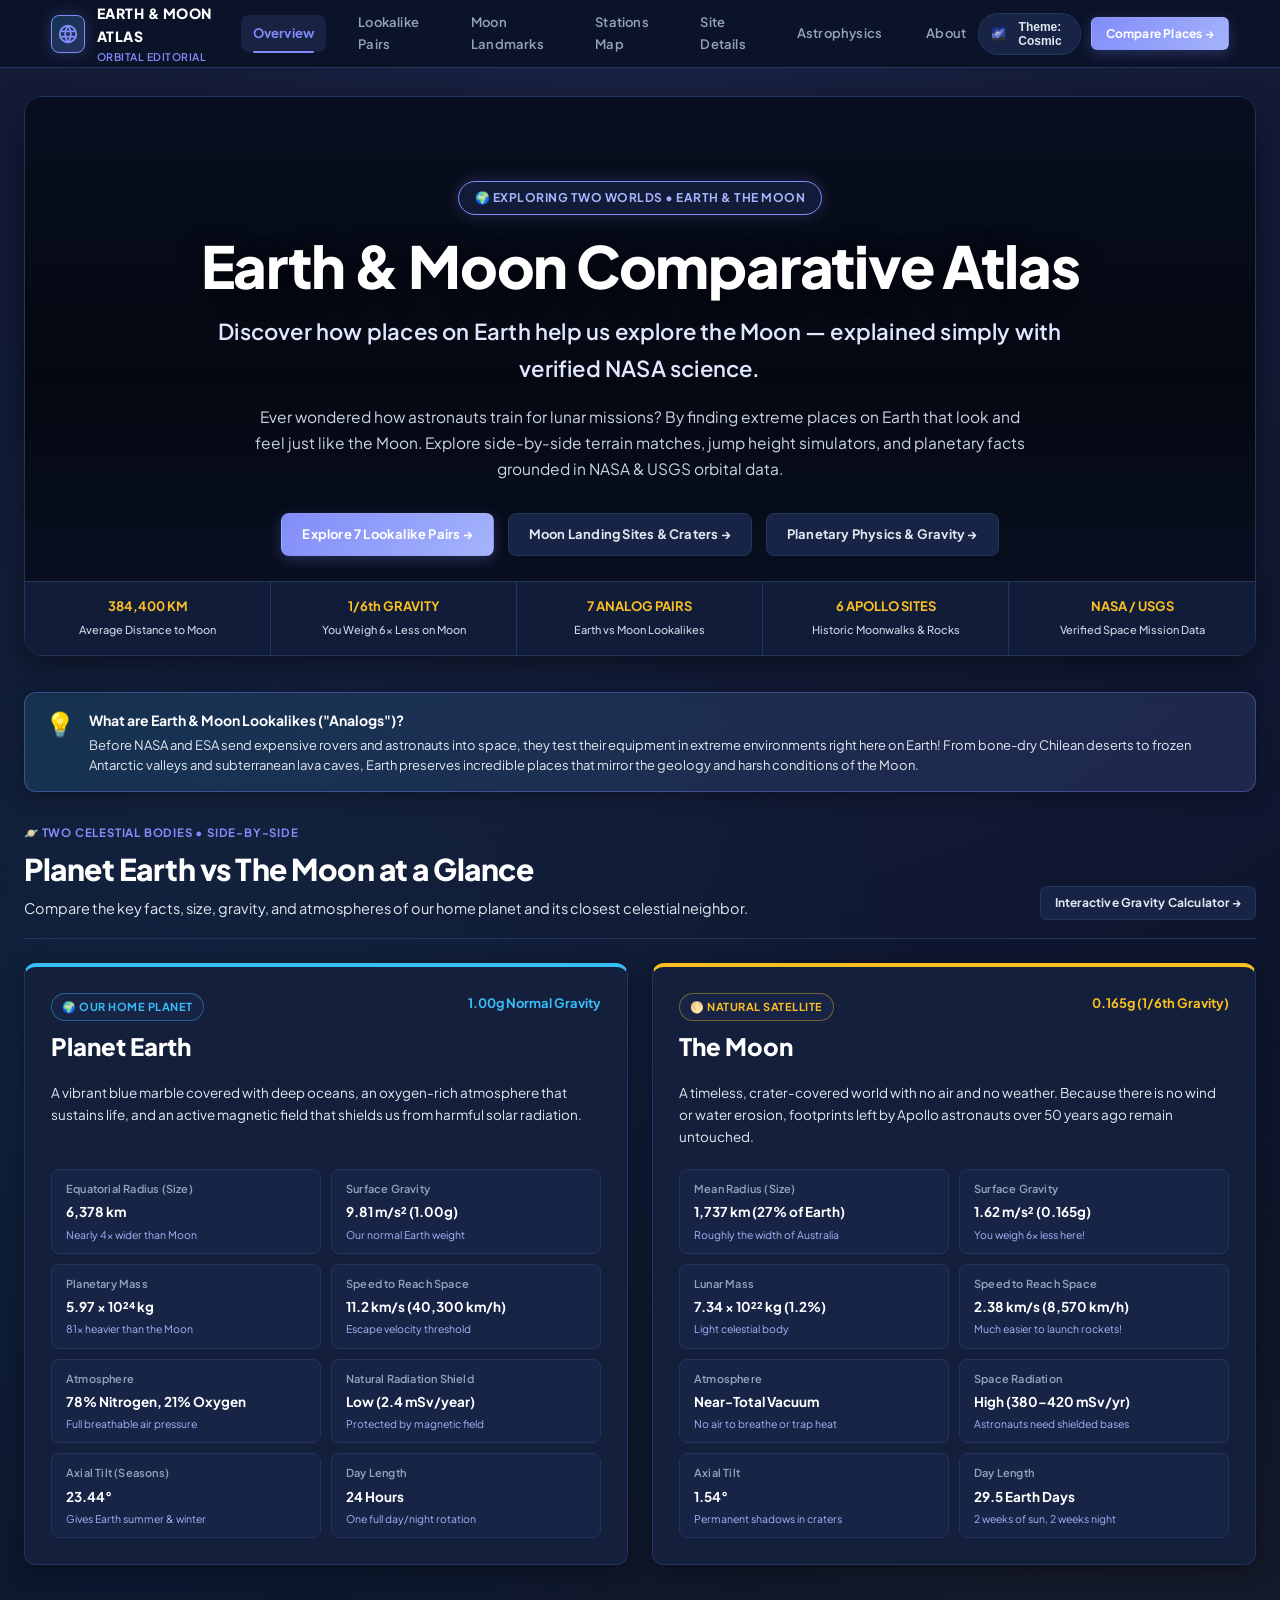
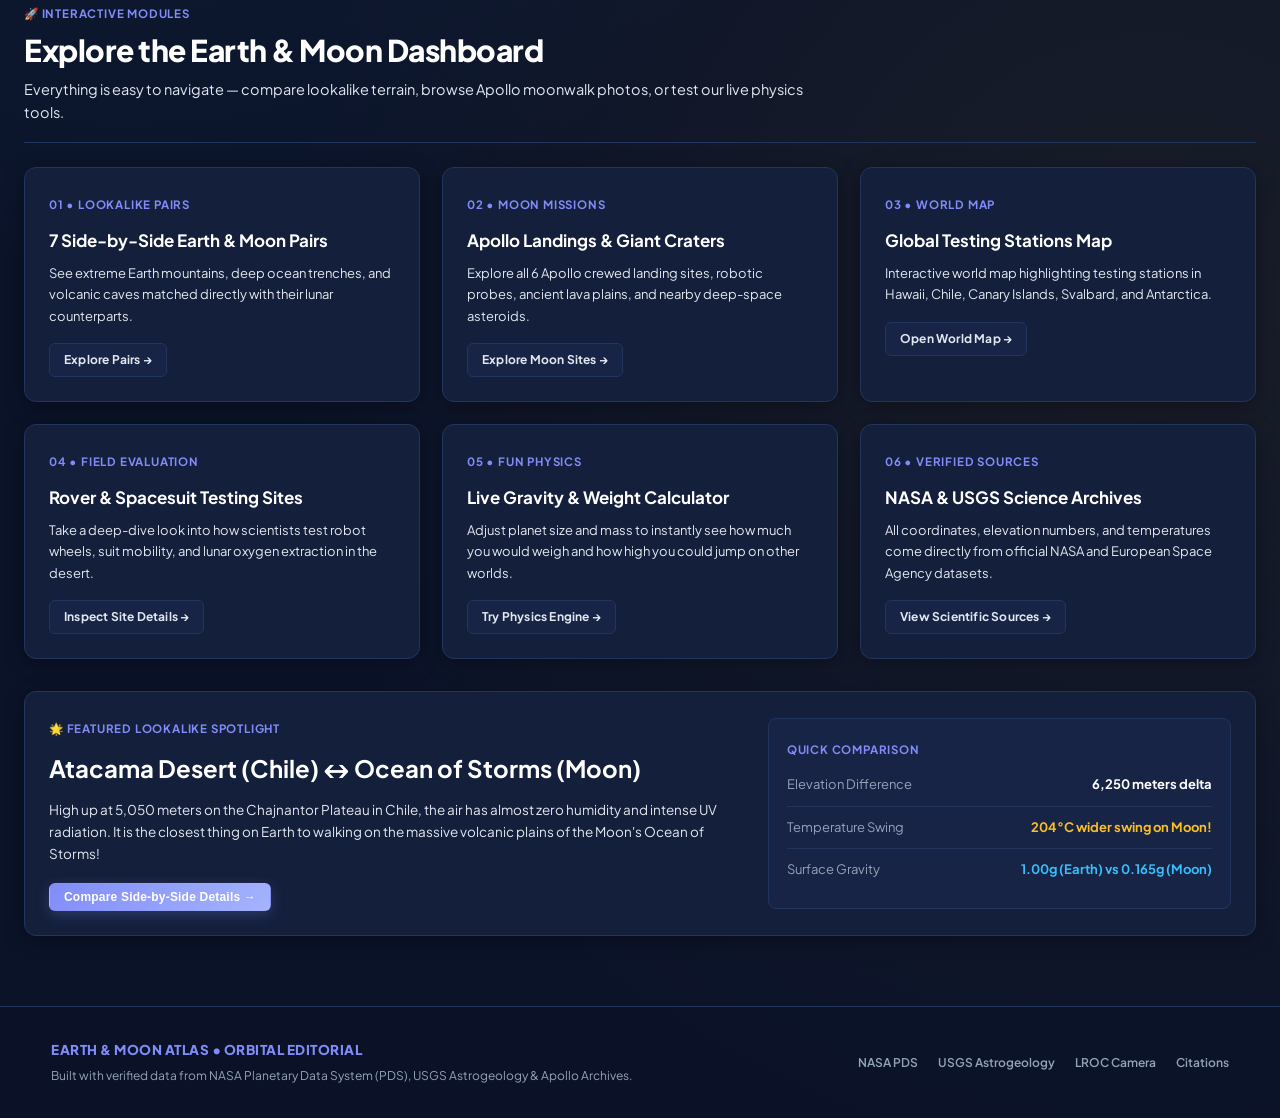
==== index.html @ b2eef47f "Add files via upload" ====
<!doctype html>
<html lang="en">
<head>
    <meta charset="utf-8">
    <meta name="viewport" content="width=device-width, initial-scale=1">
    <title>Earth &amp; Moon Atlas — Orbital Editorial &amp; Comparative Telemetry</title>
    <link rel="stylesheet" href="style.css">
</head>
<body>
    <!-- Top Navigation Bar -->
    <header class="topbar">
        <a class="brand" href="index.html">
            <div class="brand-symbol">
                <svg width="22" height="22" viewBox="0 0 24 24" fill="none" stroke="currentColor" stroke-width="2">
                    <circle cx="12" cy="12" r="9"/>
                    <path d="M3.6 9h16.8"/>
                    <path d="M3.6 15h16.8"/>
                    <path d="M12 3a14.5 14.5 0 0 0 0 18"/>
                    <path d="M12 3a14.5 14.5 0 0 1 0 18"/>
                </svg>
            </div>
            <div class="brand-text">
                <b>EARTH &amp; MOON ATLAS</b>
                <small>ORBITAL EDITORIAL</small>
            </div>
        </a>
        <nav>
            <a href="index.html" class="active">Overview</a>
            <a href="compare.html">Lookalike Pairs</a>
            <a href="explore.html">Moon Landmarks</a>
            <a href="results.html">Stations Map</a>
            <a href="location.html">Site Details</a>
            <a href="methodology.html">Astrophysics</a>
            <a href="about.html">About</a>
        </nav>
        <div class="topbar-actions">
            <button class="theme-toggle-btn" onclick="cycleTheme()" title="Switch Theme">
                <span>🎨</span> <span>Theme</span>
            </button>
            <a class="btn btn-primary btn-sm" href="compare.html">Compare Places &rarr;</a>
        </div>
    </header>

    <main>
        <!-- Hero Section (Preserving Earth Image on Homepage as explicitly requested) -->
        <section class="hero-panel">
            <div class="hero-bg"></div>
            <div class="hero-content">
                <div class="hero-badge">
                    <span>🌍 EXPLORING TWO WORLDS • EARTH &amp; THE MOON</span>
                </div>
                <h1 class="hero-title">Earth &amp; Moon Comparative Atlas</h1>
                <p class="hero-subtitle">Discover how places on Earth help us explore the Moon — explained simply with verified NASA science.</p>
                <p class="hero-desc">
                    Ever wondered how astronauts train for lunar missions? By finding extreme places on Earth that look and feel just like the Moon. Explore side-by-side terrain matches, jump height simulators, and planetary facts grounded in NASA &amp; USGS orbital data.
                </p>
                <div class="hero-buttons">
                    <a href="compare.html" class="btn btn-primary">Explore 7 Lookalike Pairs &rarr;</a>
                    <a href="explore.html" class="btn btn-ghost">Moon Landing Sites &amp; Craters &rarr;</a>
                    <a href="methodology.html" class="btn btn-ghost">Planetary Physics &amp; Gravity &rarr;</a>
                </div>
            </div>
            <div class="feature-strip">
                <div class="feature-strip-item">
                    <span>384,400 KM</span>
                    <small>Average Distance to Moon</small>
                </div>
                <div class="feature-strip-item">
                    <span>1/6th GRAVITY</span>
                    <small>You Weigh 6× Less on Moon</small>
                </div>
                <div class="feature-strip-item">
                    <span>7 ANALOG PAIRS</span>
                    <small>Earth vs Moon Lookalikes</small>
                </div>
                <div class="feature-strip-item">
                    <span>6 APOLLO SITES</span>
                    <small>Historic Moonwalks &amp; Rocks</small>
                </div>
                <div class="feature-strip-item">
                    <span>NASA / USGS</span>
                    <small>Verified Space Mission Data</small>
                </div>
            </div>
        </section>

        <!-- Friendly Beginner Guide Banner -->
        <div class="beginner-guide-banner">
            <div class="beginner-guide-icon">💡</div>
            <div>
                <h4>What are Earth &amp; Moon Lookalikes ("Analogs")?</h4>
                <p>
                    Before NASA and ESA send expensive rovers and astronauts into space, they test their equipment in extreme environments right here on Earth! From bone-dry Chilean deserts to frozen Antarctic valleys and subterranean lava caves, Earth preserves incredible places that mirror the geology and harsh conditions of the Moon.
                </p>
            </div>
        </div>

        <!-- Section 1: Celestial Spheres Live Telemetry Board -->
        <div class="page-heading">
            <div>
                <span class="eyebrow-accent">🪐 TWO CELESTIAL BODIES • SIDE-BY-SIDE</span>
                <h1>Planet Earth vs The Moon at a Glance</h1>
                <p>Compare the key facts, size, gravity, and atmospheres of our home planet and its closest celestial neighbor.</p>
            </div>
            <a href="methodology.html" class="btn btn-ghost btn-sm">Interactive Gravity Calculator &rarr;</a>
        </div>

        <section class="telemetry-board">
            <!-- Earth Card -->
            <div class="sphere-card earth-side">
                <div class="sphere-header">
                    <div>
                        <span class="sphere-tag">🌍 OUR HOME PLANET</span>
                        <h2>Planet Earth</h2>
                    </div>
                    <span style="font-weight: 700; font-size: 13px; color: var(--blue);">1.00g Normal Gravity</span>
                </div>
                <p class="sphere-desc">
                    A vibrant blue marble covered with deep oceans, an oxygen-rich atmosphere that sustains life, and an active magnetic field that shields us from harmful solar radiation.
                </p>
                <div class="sphere-metrics-table">
                    <div class="metric-cell">
                        <span>Equatorial Radius (Size)</span>
                        <b>6,378 km</b>
                        <small>Nearly 4× wider than Moon</small>
                    </div>
                    <div class="metric-cell">
                        <span>Surface Gravity</span>
                        <b>9.81 m/s² (1.00g)</b>
                        <small>Our normal Earth weight</small>
                    </div>
                    <div class="metric-cell">
                        <span>Planetary Mass</span>
                        <b>5.97 × 10²⁴ kg</b>
                        <small>81× heavier than the Moon</small>
                    </div>
                    <div class="metric-cell">
                        <span>Speed to Reach Space</span>
                        <b>11.2 km/s (40,300 km/h)</b>
                        <small>Escape velocity threshold</small>
                    </div>
                    <div class="metric-cell">
                        <span>Atmosphere</span>
                        <b>78% Nitrogen, 21% Oxygen</b>
                        <small>Full breathable air pressure</small>
                    </div>
                    <div class="metric-cell">
                        <span>Natural Radiation Shield</span>
                        <b>Low (2.4 mSv/year)</b>
                        <small>Protected by magnetic field</small>
                    </div>
                    <div class="metric-cell">
                        <span>Axial Tilt (Seasons)</span>
                        <b>23.44°</b>
                        <small>Gives Earth summer &amp; winter</small>
                    </div>
                    <div class="metric-cell">
                        <span>Day Length</span>
                        <b>24 Hours</b>
                        <small>One full day/night rotation</small>
                    </div>
                </div>
            </div>

            <!-- Moon Card -->
            <div class="sphere-card moon-side">
                <div class="sphere-header">
                    <div>
                        <span class="sphere-tag">🌕 NATURAL SATELLITE</span>
                        <h2>The Moon</h2>
                    </div>
                    <span style="font-weight: 700; font-size: 13px; color: var(--amber);">0.165g (1/6th Gravity)</span>
                </div>
                <p class="sphere-desc">
                    A timeless, crater-covered world with no air and no weather. Because there is no wind or water erosion, footprints left by Apollo astronauts over 50 years ago remain untouched.
                </p>
                <div class="sphere-metrics-table">
                    <div class="metric-cell">
                        <span>Mean Radius (Size)</span>
                        <b>1,737 km (27% of Earth)</b>
                        <small>Roughly the width of Australia</small>
                    </div>
                    <div class="metric-cell">
                        <span>Surface Gravity</span>
                        <b>1.62 m/s² (0.165g)</b>
                        <small>You weigh 6× less here!</small>
                    </div>
                    <div class="metric-cell">
                        <span>Lunar Mass</span>
                        <b>7.34 × 10²² kg (1.2%)</b>
                        <small>Light celestial body</small>
                    </div>
                    <div class="metric-cell">
                        <span>Speed to Reach Space</span>
                        <b>2.38 km/s (8,570 km/h)</b>
                        <small>Much easier to launch rockets!</small>
                    </div>
                    <div class="metric-cell">
                        <span>Atmosphere</span>
                        <b>Near-Total Vacuum</b>
                        <small>No air to breathe or trap heat</small>
                    </div>
                    <div class="metric-cell">
                        <span>Space Radiation</span>
                        <b>High (380–420 mSv/yr)</b>
                        <small>Astronauts need shielded bases</small>
                    </div>
                    <div class="metric-cell">
                        <span>Axial Tilt</span>
                        <b>1.54°</b>
                        <small>Permanent shadows in craters</small>
                    </div>
                    <div class="metric-cell">
                        <span>Day Length</span>
                        <b>29.5 Earth Days</b>
                        <small>2 weeks of sun, 2 weeks night</small>
                    </div>
                </div>
            </div>
        </section>

        <!-- Section 2: Core Platform Navigation Grid -->
        <div class="page-heading">
            <div>
                <span class="eyebrow-accent">🚀 INTERACTIVE MODULES</span>
                <h1>Explore the Earth &amp; Moon Dashboard</h1>
                <p>Everything is easy to navigate — compare lookalike terrain, browse Apollo moonwalk photos, or test our live physics tools.</p>
            </div>
        </div>

        <div class="grid-three">
            <a class="card" href="compare.html">
                <span class="eyebrow-accent">01 • LOOKALIKE PAIRS</span>
                <h3 style="margin: 8px 0;">7 Side-by-Side Earth &amp; Moon Pairs</h3>
                <p style="color: var(--text-dim); font-size: 13px; margin-bottom: 16px;">
                    See extreme Earth mountains, deep ocean trenches, and volcanic caves matched directly with their lunar counterparts.
                </p>
                <span class="btn btn-ghost btn-sm">Explore Pairs &rarr;</span>
            </a>

            <a class="card" href="explore.html">
                <span class="eyebrow-accent">02 • MOON MISSIONS</span>
                <h3 style="margin: 8px 0;">Apollo Landings &amp; Giant Craters</h3>
                <p style="color: var(--text-dim); font-size: 13px; margin-bottom: 16px;">
                    Explore all 6 Apollo crewed landing sites, robotic probes, ancient lava plains, and nearby deep-space asteroids.
                </p>
                <span class="btn btn-ghost btn-sm">Explore Moon Sites &rarr;</span>
            </a>

            <a class="card" href="results.html">
                <span class="eyebrow-accent">03 • WORLD MAP</span>
                <h3 style="margin: 8px 0;">Global Testing Stations Map</h3>
                <p style="color: var(--text-dim); font-size: 13px; margin-bottom: 16px;">
                    Interactive world map highlighting testing stations in Hawaii, Chile, Canary Islands, Svalbard, and Antarctica.
                </p>
                <span class="btn btn-ghost btn-sm">Open World Map &rarr;</span>
            </a>

            <a class="card" href="location.html">
                <span class="eyebrow-accent">04 • FIELD EVALUATION</span>
                <h3 style="margin: 8px 0;">Rover &amp; Spacesuit Testing Sites</h3>
                <p style="color: var(--text-dim); font-size: 13px; margin-bottom: 16px;">
                    Take a deep-dive look into how scientists test robot wheels, suit mobility, and lunar oxygen extraction in the desert.
                </p>
                <span class="btn btn-ghost btn-sm">Inspect Site Details &rarr;</span>
            </a>

            <a class="card" href="methodology.html">
                <span class="eyebrow-accent">05 • FUN PHYSICS</span>
                <h3 style="margin: 8px 0;">Live Gravity &amp; Weight Calculator</h3>
                <p style="color: var(--text-dim); font-size: 13px; margin-bottom: 16px;">
                    Adjust planet size and mass to instantly see how much you would weigh and how high you could jump on other worlds.
                </p>
                <span class="btn btn-ghost btn-sm">Try Physics Engine &rarr;</span>
            </a>

            <a class="card" href="about.html">
                <span class="eyebrow-accent">06 • VERIFIED SOURCES</span>
                <h3 style="margin: 8px 0;">NASA &amp; USGS Science Archives</h3>
                <p style="color: var(--text-dim); font-size: 13px; margin-bottom: 16px;">
                    All coordinates, elevation numbers, and temperatures come directly from official NASA and European Space Agency datasets.
                </p>
                <span class="btn btn-ghost btn-sm">View Scientific Sources &rarr;</span>
            </a>
        </div>

        <!-- Featured Analog Highlight Strip -->
        <section class="card" style="margin-top: 32px; display: grid; grid-template-columns: 1.2fr 0.8fr; gap: 24px; align-items: center;">
            <div>
                <span class="eyebrow-accent">🌟 FEATURED LOOKALIKE SPOTLIGHT</span>
                <h2 style="font-size: 24px; margin: 6px 0 10px;">Atacama Desert (Chile) &harr; Ocean of Storms (Moon)</h2>
                <p style="color: var(--text-dim); font-size: 13.5px; line-height: 1.65; margin-bottom: 18px;">
                    High up at 5,050 meters on the Chajnantor Plateau in Chile, the air has almost zero humidity and intense UV radiation. It is the closest thing on Earth to walking on the massive volcanic plains of the Moon's Ocean of Storms!
                </p>
                <button class="btn btn-primary btn-sm" onclick="openDifferentialModal('pair-plains-arid')">
                    Compare Side-by-Side Details &rarr;
                </button>
            </div>
            <div style="background: var(--card-surface); border: 1px solid var(--line); border-radius: var(--radius-sm); padding: 18px;">
                <span class="eyebrow-accent" style="color: var(--accent);">QUICK COMPARISON</span>
                <div style="display: flex; justify-content: space-between; padding: 10px 0; border-bottom: 1px solid var(--line); font-size: 13px;">
                    <span style="color: var(--muted);">Elevation Difference</span>
                    <b style="font-weight: 700;">6,250 meters delta</b>
                </div>
                <div style="display: flex; justify-content: space-between; padding: 10px 0; border-bottom: 1px solid var(--line); font-size: 13px;">
                    <span style="color: var(--muted);">Temperature Swing</span>
                    <b style="color: var(--amber); font-weight: 700;">204°C wider swing on Moon!</b>
                </div>
                <div style="display: flex; justify-content: space-between; padding: 10px 0; font-size: 13px;">
                    <span style="color: var(--muted);">Surface Gravity</span>
                    <b style="color: var(--blue); font-weight: 700;">1.00g (Earth) vs 0.165g (Moon)</b>
                </div>
            </div>
        </section>
    </main>

    <!-- Footer -->
    <footer>
        <div class="footer-inner">
            <div class="footer-left">
                <b>EARTH &amp; MOON ATLAS • ORBITAL EDITORIAL</b>
                <p>Built with verified data from NASA Planetary Data System (PDS), USGS Astrogeology &amp; Apollo Archives.</p>
            </div>
            <div class="footer-links">
                <a href="https://pds.nasa.gov" target="_blank" rel="noopener">NASA PDS</a>
                <a href="https://astrogeology.usgs.gov" target="_blank" rel="noopener">USGS Astrogeology</a>
                <a href="https://www.lroc.asu.edu" target="_blank" rel="noopener">LROC Camera</a>
                <a href="about.html">Citations</a>
            </div>
        </div>
    </footer>

    <script src="assets/data.js"></script>
    <script src="assets/app.js"></script>
</body>
</html>
---- style.css ----
@import url('https://fonts.googleapis.com/css2?family=Plus+Jakarta+Sans:wght@400;500;600;700;800&family=JetBrains+Mono:wght@400;500;600&display=swap');

/* ==========================================================================
   ORBITAL EDITORIAL — DESIGN SYSTEM & COLOR THEMES
   Friendly, accessible, and intuitive for all audiences
   ========================================================================== */

:root {
    /* Cosmic Explorer (Default — Modern, warm, inviting deep space navy) */
    --bg: #0b1329;
    --bg-dark: #070d1d;
    --card: #131f3b;
    --card-hover: #1a2a4f;
    --card-surface: #172445;
    --line: #22355c;
    --line-light: #344d80;
    --text: #ffffff;
    --text-dim: #e2e8f0;
    --muted: #94a3b8;
    --accent: #818cf8;          /* Friendly royal indigo */
    --accent-light: #a5b4fc;
    --accent-glow: rgba(129, 140, 248, 0.25);
    --blue: #38bdf8;            /* Earth ocean & sky blue */
    --amber: #fbbf24;           /* Warm starlight gold */
    --green: #34d399;           /* Friendly emerald */
    --rose: #fb7185;            /* Coral rose */
    --earth-accent: #38bdf8;
    --moon-accent: #fbbf24;
    --font-sans: 'Plus Jakarta Sans', -apple-system, BlinkMacSystemFont, "Segoe UI", Roboto, sans-serif;
    --font-mono: 'JetBrains Mono', Consolas, monospace;
    --radius-sm: 8px;
    --radius-md: 12px;
    --radius-lg: 18px;
    --shadow-card: 0 4px 20px rgba(0, 0, 0, 0.35);
    --shadow-hover: 0 10px 30px rgba(0, 0, 0, 0.45);
    --topbar-bg: rgba(11, 19, 41, 0.92);
}

[data-theme="light"] {
    /* Crisp Daylight (Fresh, bright, ultra-clean museum editorial) */
    --bg: #f8fafc;
    --bg-dark: #ffffff;
    --card: #ffffff;
    --card-hover: #f1f5f9;
    --card-surface: #f1f5f9;
    --line: #e2e8f0;
    --line-light: #cbd5e1;
    --text: #0f172a;
    --text-dim: #334155;
    --muted: #64748b;
    --accent: #4f46e5;          /* Crisp classic indigo */
    --accent-light: #6366f1;
    --accent-glow: rgba(79, 70, 229, 0.15);
    --blue: #0284c7;            /* Ocean blue */
    --amber: #d97706;           /* Warm amber */
    --green: #059669;           /* Emerald */
    --rose: #e11d48;            /* Berry rose */
    --earth-accent: #0284c7;
    --moon-accent: #d97706;
    --shadow-card: 0 4px 20px rgba(15, 23, 42, 0.06);
    --shadow-hover: 0 12px 32px rgba(15, 23, 42, 0.1);
    --topbar-bg: rgba(255, 255, 255, 0.94);
}

[data-theme="warm"] {
    /* Starlight Sunset (Warm cosmic amber & twilight) */
    --bg: #151122;
    --bg-dark: #0e0a18;
    --card: #1f1833;
    --card-hover: #2b2245;
    --card-surface: #261d3d;
    --line: #3b2e59;
    --line-light: #52407a;
    --text: #fffbeb;
    --text-dim: #fed7aa;
    --muted: #a8a29e;
    --accent: #f59e0b;          /* Sunburst starlight gold */
    --accent-light: #fbbf24;
    --accent-glow: rgba(245, 158, 11, 0.25);
    --blue: #38bdf8;
    --amber: #f97316;
    --green: #34d399;
    --rose: #f43f5e;
    --earth-accent: #38bdf8;
    --moon-accent: #f59e0b;
    --shadow-card: 0 4px 24px rgba(0, 0, 0, 0.5);
    --shadow-hover: 0 12px 36px rgba(0, 0, 0, 0.65);
    --topbar-bg: rgba(21, 17, 34, 0.94);
}

* {
    box-sizing: border-box;
    margin: 0;
    padding: 0;
}

html {
    scroll-behavior: smooth;
    transition: background-color 0.3s ease, color 0.3s ease;
}

body {
    background-color: var(--bg);
    background-image: 
        radial-gradient(circle at 50% 0%, rgba(129, 140, 248, 0.12), transparent 50%),
        radial-gradient(circle at 10% 40%, rgba(56, 189, 248, 0.08), transparent 40%),
        radial-gradient(circle at 90% 70%, rgba(251, 191, 36, 0.06), transparent 40%);
    color: var(--text);
    font-family: var(--font-sans);
    font-size: 14.5px;
    line-height: 1.65;
    min-height: 100vh;
    display: flex;
    flex-direction: column;
    -webkit-font-smoothing: antialiased;
    -moz-osx-font-smoothing: grayscale;
}

[data-theme="light"] body {
    background-image: 
        radial-gradient(circle at 50% 0%, rgba(99, 102, 241, 0.06), transparent 50%),
        radial-gradient(circle at 10% 40%, rgba(2, 132, 199, 0.04), transparent 40%);
}

a {
    color: inherit;
    text-decoration: none;
    transition: color 0.2s ease;
}

/* Scrollbar */
::-webkit-scrollbar {
    width: 8px;
    height: 8px;
}
::-webkit-scrollbar-track {
    background: var(--bg);
}
::-webkit-scrollbar-thumb {
    background: var(--line-light);
    border-radius: 4px;
}
::-webkit-scrollbar-thumb:hover {
    background: var(--accent);
}

/* ==========================================================================
   NAVIGATION BAR
   ========================================================================== */
.topbar {
    height: 68px;
    display: flex;
    align-items: center;
    justify-content: space-between;
    padding: 0 4%;
    border-bottom: 1px solid var(--line);
    background: var(--topbar-bg);
    position: sticky;
    top: 0;
    z-index: 100;
    backdrop-filter: blur(16px);
    -webkit-backdrop-filter: blur(16px);
    transition: background 0.3s ease, border-color 0.3s ease;
}

.brand {
    display: flex;
    align-items: center;
    gap: 12px;
}

.brand-symbol {
    width: 38px;
    height: 38px;
    border-radius: var(--radius-sm);
    background: linear-gradient(135deg, rgba(56, 189, 248, 0.2), rgba(129, 140, 248, 0.25));
    border: 1px solid var(--accent);
    display: flex;
    align-items: center;
    justify-content: center;
    color: var(--accent);
    box-shadow: 0 0 16px var(--accent-glow);
    transition: transform 0.2s ease;
}

.brand:hover .brand-symbol {
    transform: scale(1.05) rotate(4deg);
}

.brand-text b {
    display: block;
    font-size: 14px;
    font-weight: 800;
    letter-spacing: 0.5px;
    color: var(--text);
}

.brand-text small {
    display: block;
    font-size: 10.5px;
    font-weight: 600;
    color: var(--accent);
    letter-spacing: 0.5px;
}

.topbar nav {
    display: flex;
    align-items: center;
    gap: 20px;
}

.topbar nav a {
    color: var(--muted);
    font-size: 13px;
    font-weight: 600;
    letter-spacing: 0.2px;
    padding: 8px 12px;
    border-radius: 8px;
    position: relative;
    transition: all 0.2s ease;
}

.topbar nav a:hover {
    color: var(--text);
    background: rgba(148, 163, 184, 0.1);
}

.topbar nav a.active {
    color: var(--accent);
    background: rgba(129, 140, 248, 0.12);
    font-weight: 700;
}

.topbar nav a.active::after {
    content: '';
    position: absolute;
    bottom: -1px;
    left: 12px;
    right: 12px;
    height: 2px;
    background: var(--accent);
    border-radius: 2px;
}

.topbar-actions {
    display: flex;
    align-items: center;
    gap: 10px;
}

/* Theme Switcher Button */
.theme-toggle-btn {
    display: inline-flex;
    align-items: center;
    gap: 6px;
    padding: 6px 12px;
    border-radius: 20px;
    background: var(--card-surface);
    border: 1px solid var(--line);
    color: var(--text-dim);
    font-size: 12px;
    font-weight: 600;
    cursor: pointer;
    transition: all 0.2s ease;
}

.theme-toggle-btn:hover {
    background: var(--card-hover);
    color: var(--text);
    border-color: var(--accent);
    transform: translateY(-1px);
}

/* ==========================================================================
   BUTTONS
   ========================================================================== */
.btn {
    display: inline-flex;
    align-items: center;
    justify-content: center;
    gap: 8px;
    padding: 10px 20px;
    border-radius: var(--radius-sm);
    font-size: 13px;
    font-weight: 700;
    letter-spacing: 0.2px;
    cursor: pointer;
    transition: all 0.25s cubic-bezier(0.16, 1, 0.3, 1);
    border: 1px solid transparent;
    white-space: nowrap;
}

.btn-primary {
    background: linear-gradient(135deg, var(--accent), var(--accent-light));
    color: #ffffff;
    border-color: transparent;
    box-shadow: 0 4px 14px var(--accent-glow);
}

[data-theme="light"] .btn-primary {
    color: #ffffff;
}

.btn-primary:hover {
    box-shadow: 0 6px 20px rgba(129, 140, 248, 0.4);
    transform: translateY(-1.5px);
    filter: brightness(1.08);
}

.btn-ghost {
    background: var(--card-surface);
    color: var(--text-dim);
    border-color: var(--line);
}

.btn-ghost:hover {
    background: var(--card-hover);
    color: var(--text);
    border-color: var(--accent);
    transform: translateY(-1px);
}

.btn-sm {
    padding: 6px 14px;
    font-size: 12px;
    border-radius: 6px;
}

/* ==========================================================================
   LAYOUT & HEADINGS
   ========================================================================== */
main {
    max-width: 1440px;
    margin: 0 auto;
    padding: 28px 24px 70px;
    width: 100%;
    flex: 1;
}

.page-heading {
    margin-bottom: 24px;
    padding-bottom: 18px;
    border-bottom: 1px solid var(--line);
    display: flex;
    justify-content: space-between;
    align-items: flex-end;
    gap: 20px;
    flex-wrap: wrap;
}

.page-heading h1 {
    font-size: 30px;
    font-weight: 800;
    letter-spacing: -0.5px;
    color: var(--text);
    margin: 4px 0 8px;
    line-height: 1.25;
}

.page-heading p {
    color: var(--text-dim);
    font-size: 14.5px;
    max-width: 820px;
    line-height: 1.6;
}

.eyebrow-accent {
    font-size: 11.5px;
    letter-spacing: 0.8px;
    color: var(--accent);
    text-transform: uppercase;
    font-weight: 700;
    display: inline-flex;
    align-items: center;
    gap: 6px;
    margin-bottom: 4px;
}

/* Friendly beginner explanation banner */
.beginner-guide-banner {
    background: linear-gradient(135deg, rgba(56, 189, 248, 0.12), rgba(129, 140, 248, 0.14));
    border: 1px solid rgba(129, 140, 248, 0.35);
    border-radius: var(--radius-md);
    padding: 16px 20px;
    margin-bottom: 28px;
    display: flex;
    align-items: flex-start;
    gap: 14px;
    box-shadow: var(--shadow-card);
}

.beginner-guide-icon {
    font-size: 24px;
    line-height: 1;
    flex-shrink: 0;
    margin-top: 2px;
}

.beginner-guide-banner h4 {
    font-size: 14px;
    font-weight: 700;
    color: var(--text);
    margin-bottom: 4px;
}

.beginner-guide-banner p {
    font-size: 13px;
    color: var(--text-dim);
    line-height: 1.5;
    margin: 0;
}

/* ==========================================================================
   HERO SECTION
   ========================================================================== */
.hero-panel {
    min-height: 560px;
    position: relative;
    border-radius: var(--radius-lg);
    overflow: hidden;
    border: 1px solid var(--line);
    display: flex;
    flex-direction: column;
    justify-content: center;
    text-align: center;
    background: #000000;
    margin-bottom: 36px;
    box-shadow: var(--shadow-hover);
}

.hero-bg {
    position: absolute;
    inset: 0;
    background-image: 
        linear-gradient(0deg, rgba(11, 19, 41, 0.95) 0%, rgba(11, 19, 41, 0.45) 50%, rgba(11, 19, 41, 0.8) 100%),
        url('https://images.unsplash.com/photo-1462331940025-496dfbfc7564?auto=format&fit=crop&w=1800&q=90');
    background-position: center 30%;
    background-size: cover;
    opacity: 0.95;
}

[data-theme="light"] .hero-bg {
    background-image: 
        linear-gradient(0deg, rgba(15, 23, 42, 0.92) 0%, rgba(15, 23, 42, 0.4) 50%, rgba(15, 23, 42, 0.75) 100%),
        url('https://images.unsplash.com/photo-1462331940025-496dfbfc7564?auto=format&fit=crop&w=1800&q=90');
}

.hero-content {
    position: relative;
    z-index: 2;
    padding: 70px 24px 85px;
    max-width: 960px;
    margin: 0 auto;
}

.hero-badge {
    display: inline-flex;
    align-items: center;
    gap: 8px;
    padding: 6px 16px;
    border-radius: 20px;
    background: rgba(19, 31, 59, 0.9);
    border: 1px solid var(--accent);
    color: var(--accent-light);
    font-size: 12px;
    font-weight: 700;
    letter-spacing: 0.5px;
    margin-bottom: 18px;
    box-shadow: 0 0 16px var(--accent-glow);
}

.hero-title {
    font-size: clamp(34px, 5.5vw, 58px);
    font-weight: 800;
    line-height: 1.15;
    letter-spacing: -1.2px;
    margin-bottom: 14px;
    color: #ffffff;
    text-shadow: 0 4px 24px rgba(0,0,0,0.8);
}

.hero-subtitle {
    font-size: clamp(16px, 2.4vw, 22px);
    font-weight: 600;
    color: #e0e7ff;
    letter-spacing: 0.2px;
    margin-bottom: 18px;
}

.hero-desc {
    color: #cbd5e1;
    font-size: clamp(13.5px, 1.8vw, 15.5px);
    line-height: 1.7;
    max-width: 780px;
    margin: 0 auto 30px;
}

.hero-buttons {
    display: flex;
    gap: 14px;
    justify-content: center;
    flex-wrap: wrap;
}

/* Feature strip under hero */
.feature-strip {
    display: grid;
    grid-template-columns: repeat(5, 1fr);
    background: rgba(19, 31, 59, 0.92);
    border-top: 1px solid var(--line);
    position: absolute;
    bottom: 0;
    left: 0;
    right: 0;
    z-index: 2;
    backdrop-filter: blur(12px);
}

[data-theme="light"] .feature-strip {
    background: rgba(15, 23, 42, 0.95);
}

.feature-strip-item {
    padding: 14px 10px;
    text-align: center;
    border-right: 1px solid var(--line);
}
.feature-strip-item:last-child {
    border-right: none;
}

.feature-strip-item span {
    font-size: 13px;
    font-weight: 700;
    color: var(--amber);
    display: block;
}

.feature-strip-item small {
    color: #cbd5e1;
    font-size: 11px;
    font-weight: 500;
}

/* ==========================================================================
   CARDS & GRIDS
   ========================================================================== */
.grid-two {
    display: grid;
    grid-template-columns: repeat(2, 1fr);
    gap: 22px;
}

.grid-three {
    display: grid;
    grid-template-columns: repeat(3, 1fr);
    gap: 22px;
}

.card {
    background: var(--card);
    border: 1px solid var(--line);
    border-radius: var(--radius-md);
    padding: 24px;
    transition: all 0.25s cubic-bezier(0.16, 1, 0.3, 1);
    position: relative;
    box-shadow: var(--shadow-card);
}

.card:hover {
    border-color: var(--accent);
    transform: translateY(-2px);
    box-shadow: var(--shadow-hover);
}

/* ==========================================================================
   CELESTIAL SPHERES (EARTH VS MOON)
   ========================================================================== */
.telemetry-board {
    display: grid;
    grid-template-columns: 1fr 1fr;
    gap: 24px;
    margin-bottom: 36px;
}

.sphere-card {
    background: var(--card);
    border: 1px solid var(--line);
    border-radius: var(--radius-md);
    overflow: hidden;
    position: relative;
    padding: 26px;
    display: flex;
    flex-direction: column;
    box-shadow: var(--shadow-card);
    transition: all 0.25s ease;
}

.sphere-card:hover {
    transform: translateY(-2px);
    box-shadow: var(--shadow-hover);
}

.sphere-card.earth-side {
    border-top: 4px solid var(--blue);
}

.sphere-card.moon-side {
    border-top: 4px solid var(--amber);
}

.sphere-header {
    display: flex;
    justify-content: space-between;
    align-items: flex-start;
    margin-bottom: 16px;
}

.sphere-tag {
    font-size: 11px;
    font-weight: 700;
    letter-spacing: 0.5px;
    padding: 4px 10px;
    border-radius: 20px;
    background: var(--card-surface);
    display: inline-block;
}

.sphere-card.earth-side .sphere-tag {
    color: var(--blue);
    border: 1px solid rgba(56, 189, 248, 0.4);
}

.sphere-card.moon-side .sphere-tag {
    color: var(--amber);
    border: 1px solid rgba(251, 191, 36, 0.4);
}

.sphere-header h2 {
    font-size: 24px;
    font-weight: 800;
    margin-top: 6px;
    color: var(--text);
}

.sphere-desc {
    color: var(--text-dim);
    font-size: 13.5px;
    line-height: 1.6;
    margin-bottom: 22px;
    min-height: 48px;
}

.sphere-metrics-table {
    display: grid;
    grid-template-columns: 1fr 1fr;
    gap: 10px;
    margin-top: auto;
}

.metric-cell {
    background: var(--card-surface);
    border: 1px solid var(--line);
    border-radius: var(--radius-sm);
    padding: 10px 14px;
    transition: border-color 0.2s ease;
}

.metric-cell:hover {
    border-color: var(--line-light);
}

.metric-cell span {
    display: block;
    font-size: 11px;
    font-weight: 600;
    color: var(--muted);
    letter-spacing: 0.2px;
}

.metric-cell b {
    display: block;
    font-size: 13.5px;
    font-weight: 700;
    color: var(--text);
    margin-top: 3px;
}

.metric-cell small {
    display: block;
    font-size: 10.5px;
    color: var(--accent-light);
    margin-top: 2px;
}

/* ==========================================================================
   FILTER & SEARCH CONTROLS
   ========================================================================== */
.filter-bar {
    background: var(--card);
    border: 1px solid var(--line);
    border-radius: var(--radius-md);
    padding: 14px 18px;
    margin-bottom: 26px;
    display: flex;
    align-items: center;
    justify-content: space-between;
    gap: 16px;
    flex-wrap: wrap;
    position: sticky;
    top: 68px;
    z-index: 40;
    backdrop-filter: blur(14px);
    box-shadow: var(--shadow-card);
}

.pill-group {
    display: flex;
    align-items: center;
    gap: 8px;
    overflow-x: auto;
    padding-bottom: 4px;
}

.pill-btn {
    background: var(--card-surface);
    border: 1px solid var(--line);
    color: var(--muted);
    border-radius: 20px;
    padding: 7px 14px;
    font-size: 12.5px;
    font-weight: 600;
    white-space: nowrap;
    cursor: pointer;
    transition: all 0.2s ease;
}

.pill-btn:hover {
    color: var(--text);
    border-color: var(--line-light);
}

.pill-btn.active {
    background: var(--accent);
    color: #ffffff;
    border-color: var(--accent);
    box-shadow: 0 2px 10px var(--accent-glow);
    font-weight: 700;
}

.filter-controls {
    display: flex;
    align-items: center;
    gap: 12px;
    flex-wrap: wrap;
}

.search-box {
    display: flex;
    align-items: center;
    background: var(--card-surface);
    border: 1px solid var(--line);
    border-radius: var(--radius-sm);
    padding: 8px 12px;
    gap: 8px;
    min-width: 240px;
    transition: border-color 0.2s ease;
}

.search-box:focus-within {
    border-color: var(--accent);
}

.search-box input {
    background: transparent;
    border: none;
    outline: none;
    color: var(--text);
    font-size: 13px;
    font-family: var(--font-sans);
    width: 100%;
}

.search-box input::placeholder {
    color: var(--muted);
}

.select-box {
    background: var(--card-surface);
    border: 1px solid var(--line);
    border-radius: var(--radius-sm);
    padding: 8px 12px;
    color: var(--text);
    font-size: 13px;
    font-family: var(--font-sans);
    outline: none;
    cursor: pointer;
    transition: border-color 0.2s ease;
}

.select-box:focus {
    border-color: var(--accent);
}

/* ==========================================================================
   ANALOG PAIRS (COMPARE PAGE)
   ========================================================================== */
.pair-card {
    background: var(--card);
    border: 1px solid var(--line);
    border-radius: var(--radius-md);
    padding: 24px;
    margin-bottom: 28px;
    transition: all 0.3s cubic-bezier(0.16, 1, 0.3, 1);
    box-shadow: var(--shadow-card);
}

.pair-card:hover {
    border-color: var(--accent);
    box-shadow: var(--shadow-hover);
}

.pair-header {
    display: flex;
    justify-content: space-between;
    align-items: center;
    margin-bottom: 18px;
    padding-bottom: 14px;
    border-bottom: 1px solid var(--line);
    flex-wrap: wrap;
    gap: 12px;
}

.pair-header-left {
    display: flex;
    align-items: center;
    gap: 12px;
    flex-wrap: wrap;
}

.pair-number {
    color: var(--accent);
    font-weight: 800;
    font-size: 16px;
}

.pair-title {
    font-size: 18px;
    font-weight: 800;
    color: var(--text);
}

.pair-category-pill {
    background: var(--card-surface);
    border: 1px solid var(--line);
    color: var(--text-dim);
    font-size: 11px;
    font-weight: 600;
    padding: 3px 10px;
    border-radius: 20px;
}

.pair-comparison-row {
    display: grid;
    grid-template-columns: 5fr 2fr 5fr;
    gap: 18px;
    align-items: stretch;
}

.location-box {
    background: var(--card-surface);
    border: 1px solid var(--line);
    border-radius: var(--radius-sm);
    overflow: hidden;
    display: flex;
    flex-direction: column;
    transition: border-color 0.2s ease;
}

.location-box:hover {
    border-color: var(--line-light);
}

.location-img-wrap {
    height: 160px;
    position: relative;
    overflow: hidden;
    background: #000;
}

.location-img-wrap img {
    width: 100%;
    height: 100%;
    object-fit: cover;
    opacity: 0.9;
    transition: transform 0.5s ease;
}

.pair-card:hover .location-img-wrap img {
    transform: scale(1.04);
    opacity: 1;
}

.location-badge-top {
    position: absolute;
    top: 10px;
    left: 10px;
    background: rgba(11, 19, 41, 0.88);
    border: 1px solid var(--line);
    border-radius: 6px;
    padding: 4px 10px;
    font-size: 11px;
    font-weight: 700;
    display: flex;
    align-items: center;
    gap: 6px;
    color: #ffffff;
    backdrop-filter: blur(8px);
}

.location-badge-top .dot-earth {
    width: 8px;
    height: 8px;
    border-radius: 50%;
    background: var(--blue);
}

.location-badge-top .dot-moon {
    width: 8px;
    height: 8px;
    border-radius: 50%;
    background: var(--amber);
}

.location-coords-bottom {
    position: absolute;
    bottom: 10px;
    right: 10px;
    background: rgba(11, 19, 41, 0.88);
    border: 1px solid var(--line);
    border-radius: 6px;
    padding: 3px 8px;
    font-size: 10.5px;
    font-family: var(--font-mono);
    color: #cbd5e1;
    backdrop-filter: blur(8px);
}

.location-info-body {
    padding: 16px;
    display: flex;
    flex-direction: column;
    flex: 1;
}

.location-region {
    font-size: 11px;
    font-weight: 600;
    color: var(--muted);
    text-transform: uppercase;
    letter-spacing: 0.5px;
    margin-bottom: 4px;
}

.location-name {
    font-size: 16px;
    font-weight: 800;
    color: var(--text);
    margin-bottom: 8px;
}

.location-desc {
    font-size: 13px;
    color: var(--text-dim);
    line-height: 1.55;
    margin-bottom: 16px;
    display: -webkit-box;
    -webkit-line-clamp: 2;
    -webkit-box-orient: vertical;
    overflow: hidden;
}

.location-metrics-grid {
    display: grid;
    grid-template-columns: 1fr 1fr;
    gap: 8px;
    margin-top: auto;
}

.loc-metric {
    background: var(--card);
    border: 1px solid var(--line);
    border-radius: 6px;
    padding: 8px 10px;
}

.loc-metric span {
    font-size: 10.5px;
    font-weight: 600;
    color: var(--muted);
    display: block;
}

.loc-metric b {
    font-size: 12.5px;
    font-weight: 700;
    color: var(--text);
    display: block;
    margin-top: 2px;
}

/* Center Delta Column */
.delta-col {
    display: flex;
    flex-direction: column;
    align-items: center;
    justify-content: center;
    gap: 14px;
    padding: 16px;
    background: var(--card-surface);
    border: 1px solid var(--line);
    border-radius: var(--radius-sm);
    text-align: center;
}

.delta-item span {
    font-size: 11px;
    font-weight: 600;
    color: var(--muted);
    display: block;
    margin-bottom: 2px;
}

.delta-item b {
    font-size: 13.5px;
    font-weight: 800;
    color: var(--text);
    display: block;
}

.delta-item b.text-accent {
    color: var(--accent);
}

.delta-divider {
    width: 60%;
    height: 1px;
    background: var(--line);
}

/* Interactive Simulator in card */
.simulator-strip {
    margin-top: 14px;
    padding-top: 14px;
    border-top: 1px solid var(--line);
}

.sim-toggle-btn {
    background: transparent;
    border: none;
    color: var(--muted);
    font-size: 12px;
    font-weight: 600;
    display: flex;
    align-items: center;
    justify-content: space-between;
    width: 100%;
    cursor: pointer;
    padding: 6px 0;
    transition: color 0.2s ease;
}

.sim-toggle-btn:hover {
    color: var(--accent);
}

.sim-box {
    margin-top: 10px;
    background: var(--card-surface);
    border: 1px solid var(--line);
    border-radius: var(--radius-sm);
    padding: 14px;
    display: none;
}

.sim-box.open {
    display: block;
}

.sim-input-row {
    display: flex;
    align-items: center;
    justify-content: space-between;
    margin-bottom: 12px;
    flex-wrap: wrap;
    gap: 8px;
}

.sim-input-row label {
    font-size: 12.5px;
    font-weight: 600;
    color: var(--text-dim);
}

.sim-input-row input {
    width: 80px;
    background: var(--card);
    border: 1px solid var(--line);
    border-radius: 6px;
    color: var(--text);
    font-size: 13px;
    font-weight: 700;
    text-align: right;
    padding: 6px 8px;
    outline: none;
}

.sim-input-row input:focus {
    border-color: var(--accent);
}

.sim-results {
    display: grid;
    grid-template-columns: 1fr 1fr;
    gap: 8px;
    border-top: 1px solid var(--line);
    padding-top: 10px;
}

.sim-res-cell {
    background: var(--card);
    border-radius: 6px;
    padding: 8px 10px;
    text-align: center;
    border: 1px solid var(--line);
}

.sim-res-cell span {
    font-size: 10.5px;
    color: var(--muted);
    display: block;
    font-weight: 600;
}

.sim-res-cell b {
    font-size: 13.5px;
    font-weight: 800;
    color: var(--accent);
    margin-top: 2px;
    display: block;
}

/* ==========================================================================
   MODAL DIALOG (SIDE-BY-SIDE DETAILS)
   ========================================================================== */
.modal-backdrop {
    position: fixed;
    inset: 0;
    background: rgba(7, 13, 29, 0.85);
    backdrop-filter: blur(8px);
    z-index: 1000;
    display: none;
    align-items: center;
    justify-content: center;
    padding: 20px;
}

.modal-backdrop.active {
    display: flex;
}

.modal-dialog {
    background: var(--card);
    border: 1px solid var(--accent);
    border-radius: var(--radius-md);
    max-width: 920px;
    width: 100%;
    max-height: 90vh;
    overflow-y: auto;
    box-shadow: 0 16px 50px rgba(0, 0, 0, 0.7), 0 0 25px var(--accent-glow);
    display: flex;
    flex-direction: column;
}

.modal-header {
    padding: 18px 24px;
    border-bottom: 1px solid var(--line);
    background: var(--card-surface);
    display: flex;
    justify-content: space-between;
    align-items: center;
}

.modal-header h2 {
    font-size: 20px;
    font-weight: 800;
    color: var(--text);
    margin-top: 2px;
}

.modal-close {
    background: transparent;
    border: none;
    color: var(--muted);
    font-size: 26px;
    cursor: pointer;
    line-height: 1;
    padding: 4px;
    transition: color 0.2s ease;
}

.modal-close:hover {
    color: var(--text);
}

.modal-body {
    padding: 24px;
}

.thematic-callout {
    background: rgba(129, 140, 248, 0.1);
    border-left: 4px solid var(--accent);
    padding: 14px 18px;
    border-radius: 0 var(--radius-sm) var(--radius-sm) 0;
    font-size: 13.5px;
    color: var(--text);
    margin-bottom: 22px;
    line-height: 1.5;
}

.thematic-callout b {
    color: var(--accent);
}

.modal-comparison-grid {
    display: grid;
    grid-template-columns: 1fr 1fr;
    gap: 18px;
    margin-bottom: 22px;
}

.station-detail-card {
    background: var(--card-surface);
    border: 1px solid var(--line);
    border-radius: var(--radius-sm);
    padding: 18px;
}

.station-meta {
    display: flex;
    justify-content: space-between;
    align-items: center;
    margin-bottom: 12px;
}

.station-badge {
    font-size: 11px;
    font-weight: 700;
    padding: 3px 8px;
    border-radius: 4px;
    background: var(--card);
    border: 1px solid var(--blue);
    color: var(--blue);
}

.station-badge.moon-badge {
    border-color: var(--amber);
    color: var(--amber);
}

.station-coords {
    font-family: var(--font-mono);
    font-size: 11px;
    color: var(--muted);
}

.station-detail-card h3 {
    font-size: 17px;
    font-weight: 800;
    color: var(--text);
    margin-bottom: 2px;
}

.station-region {
    font-size: 11.5px;
    color: var(--muted);
    margin-bottom: 12px;
}

.station-summary {
    font-size: 13px;
    color: var(--text-dim);
    line-height: 1.55;
    margin-bottom: 14px;
}

.science-box {
    background: var(--card);
    border: 1px solid var(--line);
    border-radius: 6px;
    padding: 12px;
    margin-bottom: 14px;
}

.science-label {
    font-size: 11px;
    font-weight: 700;
    color: var(--accent);
    display: block;
    margin-bottom: 4px;
}

.science-box p {
    font-size: 12.5px;
    color: var(--text);
    line-height: 1.45;
}

.metrics-subgrid {
    display: grid;
    grid-template-columns: 1fr 1fr;
    gap: 8px;
}

.metric-pill {
    background: var(--card);
    border: 1px solid var(--line);
    border-radius: 6px;
    padding: 8px 10px;
}

.metric-pill span {
    font-size: 10px;
    font-weight: 600;
    color: var(--muted);
    display: block;
}

.metric-pill b {
    font-size: 12.5px;
    font-weight: 700;
    color: var(--text);
    display: block;
    margin-top: 2px;
}

.delta-summary-bar {
    display: grid;
    grid-template-columns: repeat(3, 1fr);
    gap: 12px;
    background: var(--card-surface);
    border: 1px solid var(--line);
    border-radius: var(--radius-sm);
    padding: 14px;
    text-align: center;
}

.delta-stat span {
    font-size: 10.5px;
    font-weight: 600;
    color: var(--muted);
    display: block;
}

.delta-stat b {
    font-size: 14px;
    font-weight: 800;
    color: var(--text);
    display: block;
    margin-top: 3px;
}

.modal-footer {
    padding: 16px 24px;
    border-top: 1px solid var(--line);
    background: var(--card-surface);
    display: flex;
    justify-content: flex-end;
    gap: 12px;
}

/* ==========================================================================
   EXPLORE PAGE (LUNAR BEACONS)
   ========================================================================== */
.tab-navigation {
    display: flex;
    align-items: center;
    gap: 10px;
    margin-bottom: 26px;
    border-bottom: 1px solid var(--line);
    padding-bottom: 14px;
    overflow-x: auto;
}

.tab-btn {
    background: var(--card);
    border: 1px solid var(--line);
    color: var(--muted);
    border-radius: 20px;
    padding: 8px 18px;
    font-size: 13px;
    font-weight: 600;
    cursor: pointer;
    transition: all 0.2s ease;
    white-space: nowrap;
}

.tab-btn:hover {
    color: var(--text);
    border-color: var(--line-light);
}

.tab-btn.active {
    background: var(--accent);
    border-color: var(--accent);
    color: #ffffff;
    box-shadow: 0 2px 10px var(--accent-glow);
    font-weight: 700;
}

.beacon-grid {
    display: grid;
    grid-template-columns: repeat(3, 1fr);
    gap: 22px;
}

.beacon-card {
    background: var(--card);
    border: 1px solid var(--line);
    border-radius: var(--radius-md);
    overflow: hidden;
    display: flex;
    flex-direction: column;
    transition: all 0.25s ease;
    box-shadow: var(--shadow-card);
}

.beacon-card:hover {
    border-color: var(--accent);
    transform: translateY(-2px);
    box-shadow: var(--shadow-hover);
}

.beacon-thumb {
    height: 190px;
    position: relative;
    background: #000;
    overflow: hidden;
}

.beacon-thumb img {
    width: 100%;
    height: 100%;
    object-fit: cover;
    opacity: 0.92;
    transition: transform 0.5s ease;
}

.beacon-card:hover .beacon-thumb img {
    transform: scale(1.05);
}

.beacon-badge {
    position: absolute;
    top: 10px;
    left: 10px;
    background: rgba(11, 19, 41, 0.88);
    border: 1px solid var(--accent);
    color: var(--accent-light);
    font-size: 11px;
    font-weight: 700;
    padding: 3px 8px;
    border-radius: 4px;
    backdrop-filter: blur(8px);
}

.beacon-coords {
    position: absolute;
    bottom: 10px;
    right: 10px;
    background: rgba(11, 19, 41, 0.88);
    border: 1px solid var(--line);
    color: #cbd5e1;
    font-family: var(--font-mono);
    font-size: 10.5px;
    padding: 3px 8px;
    border-radius: 4px;
    backdrop-filter: blur(8px);
}

.beacon-content {
    padding: 18px;
    display: flex;
    flex-direction: column;
    flex: 1;
}

.beacon-region {
    font-size: 11px;
    font-weight: 600;
    color: var(--muted);
    text-transform: uppercase;
    margin-bottom: 4px;
}

.beacon-title {
    font-size: 16.5px;
    font-weight: 800;
    color: var(--text);
    margin-bottom: 8px;
}

.beacon-desc {
    font-size: 13px;
    color: var(--text-dim);
    line-height: 1.55;
    margin-bottom: 14px;
    flex: 1;
}

.beacon-quote {
    background: var(--card-surface);
    border-left: 3px solid var(--amber);
    padding: 10px 12px;
    font-style: italic;
    font-size: 12px;
    color: var(--amber);
    border-radius: 0 6px 6px 0;
    margin-bottom: 14px;
}

.beacon-stats-table {
    display: grid;
    grid-template-columns: 1fr 1fr;
    gap: 8px;
    border-top: 1px solid var(--line);
    padding-top: 12px;
}

.beacon-stat span {
    font-size: 10px;
    font-weight: 600;
    color: var(--muted);
    display: block;
}

.beacon-stat b {
    font-size: 12.5px;
    font-weight: 700;
    color: var(--text);
    display: block;
    margin-top: 2px;
}

/* ==========================================================================
   PHYSICS & METHODOLOGY
   ========================================================================== */
.invariants-table {
    width: 100%;
    border-collapse: collapse;
    background: var(--card);
    border: 1px solid var(--line);
    border-radius: var(--radius-md);
    overflow: hidden;
    margin-bottom: 32px;
    box-shadow: var(--shadow-card);
}

.invariants-table th {
    background: var(--card-surface);
    padding: 14px 18px;
    text-align: left;
    font-size: 12px;
    font-weight: 700;
    color: var(--muted);
    border-bottom: 1px solid var(--line);
    text-transform: uppercase;
}

.invariants-table td {
    padding: 14px 18px;
    border-bottom: 1px solid var(--line);
    font-size: 13.5px;
}

.invariants-table tr:hover td {
    background: var(--card-hover);
}

.formula-card {
    background: var(--card);
    border: 1px solid var(--line);
    border-radius: var(--radius-md);
    padding: 22px;
    margin-bottom: 18px;
    box-shadow: var(--shadow-card);
}

.formula-title {
    font-size: 16px;
    font-weight: 800;
    color: var(--accent);
    margin-bottom: 8px;
}

.formula-display {
    background: var(--card-surface);
    border: 1px solid var(--line);
    border-radius: var(--radius-sm);
    padding: 12px 18px;
    font-family: var(--font-mono);
    font-size: 15px;
    color: var(--blue);
    margin-bottom: 12px;
    font-weight: 700;
}

.formula-desc {
    color: var(--text-dim);
    font-size: 13px;
    line-height: 1.6;
}

/* Physics Live Calculator */
.calc-panel {
    background: var(--card);
    border: 1px solid var(--accent);
    border-radius: var(--radius-md);
    padding: 26px;
    margin-top: 28px;
    box-shadow: 0 0 24px var(--accent-glow);
}

.calc-grid {
    display: grid;
    grid-template-columns: repeat(3, 1fr);
    gap: 18px;
    margin: 22px 0;
}

.calc-input-group label {
    display: block;
    font-size: 12px;
    font-weight: 700;
    color: var(--text-dim);
    margin-bottom: 6px;
}

.calc-input-group input {
    width: 100%;
    background: var(--card-surface);
    border: 1px solid var(--line);
    border-radius: var(--radius-sm);
    padding: 10px 14px;
    color: var(--text);
    font-size: 14.5px;
    font-weight: 700;
    outline: none;
    transition: border-color 0.2s ease;
}

.calc-input-group input:focus {
    border-color: var(--accent);
}

.calc-output-grid {
    display: grid;
    grid-template-columns: 1fr 1fr;
    gap: 18px;
    background: var(--card-surface);
    border: 1px solid var(--line);
    border-radius: var(--radius-sm);
    padding: 20px;
}

.calc-output-cell span {
    font-size: 11.5px;
    font-weight: 600;
    color: var(--muted);
    text-transform: uppercase;
    display: block;
}

.calc-output-cell b {
    font-size: 24px;
    font-weight: 800;
    color: var(--accent);
    display: block;
    margin-top: 4px;
}

/* ==========================================================================
   RESULTS PAGE (STATIONS MAP & MATRIX)
   ========================================================================== */
.map-interactive-container {
    position: relative;
    background: var(--card-surface);
    border: 1px solid var(--line);
    border-radius: var(--radius-md);
    overflow: hidden;
    height: 480px;
    display: flex;
    align-items: center;
    justify-content: center;
}

.map-svg-layer {
    width: 100%;
    height: 100%;
    opacity: 0.92;
}

.station-pin {
    cursor: pointer;
    transition: transform 0.2s cubic-bezier(0.175, 0.885, 0.32, 1.275);
}

.station-pin:hover {
    transform: scale(1.35);
}

.rank-matrix-table {
    width: 100%;
    border-collapse: collapse;
    font-size: 13px;
}

.rank-matrix-table th {
    background: var(--card-surface);
    padding: 12px 16px;
    text-align: left;
    font-size: 11px;
    font-weight: 700;
    color: var(--muted);
    border-bottom: 1px solid var(--line);
    text-transform: uppercase;
}

.rank-matrix-table td {
    padding: 14px 16px;
    border-bottom: 1px solid var(--line);
}

.rank-matrix-table tr:hover td {
    background: var(--card-hover);
}

/* ==========================================================================
   FOOTER
   ========================================================================== */
footer {
    border-top: 1px solid var(--line);
    background: var(--topbar-bg);
    padding: 32px 4%;
    margin-top: auto;
}

.footer-inner {
    max-width: 1440px;
    margin: 0 auto;
    display: flex;
    justify-content: space-between;
    align-items: center;
    flex-wrap: wrap;
    gap: 20px;
}

.footer-left b {
    display: block;
    font-size: 13.5px;
    font-weight: 800;
    letter-spacing: 0.5px;
    color: var(--accent);
}

.footer-left p {
    font-size: 12px;
    color: var(--muted);
    margin-top: 4px;
}

.footer-links {
    display: flex;
    gap: 20px;
    font-size: 12px;
    font-weight: 600;
    color: var(--muted);
}

.footer-links a:hover {
    color: var(--text);
    text-decoration: underline;
}

/* ==========================================================================
   RESPONSIVE BREAKPOINTS
   ========================================================================== */
@media (max-width: 1024px) {
    .pair-comparison-row {
        grid-template-columns: 1fr;
    }
    .telemetry-board {
        grid-template-columns: 1fr;
    }
    .beacon-grid {
        grid-template-columns: repeat(2, 1fr);
    }
    .calc-grid {
        grid-template-columns: 1fr;
    }
    .feature-strip {
        grid-template-columns: repeat(3, 1fr);
    }
}

@media (max-width: 768px) {
    .topbar nav {
        display: none;
    }
    .grid-two, .grid-three {
        grid-template-columns: 1fr;
    }
    .beacon-grid {
        grid-template-columns: 1fr;
    }
    .modal-comparison-grid {
        grid-template-columns: 1fr;
    }
    .feature-strip {
        grid-template-columns: 1fr 1fr;
    }
    .delta-summary-bar {
        grid-template-columns: 1fr;
    }
}
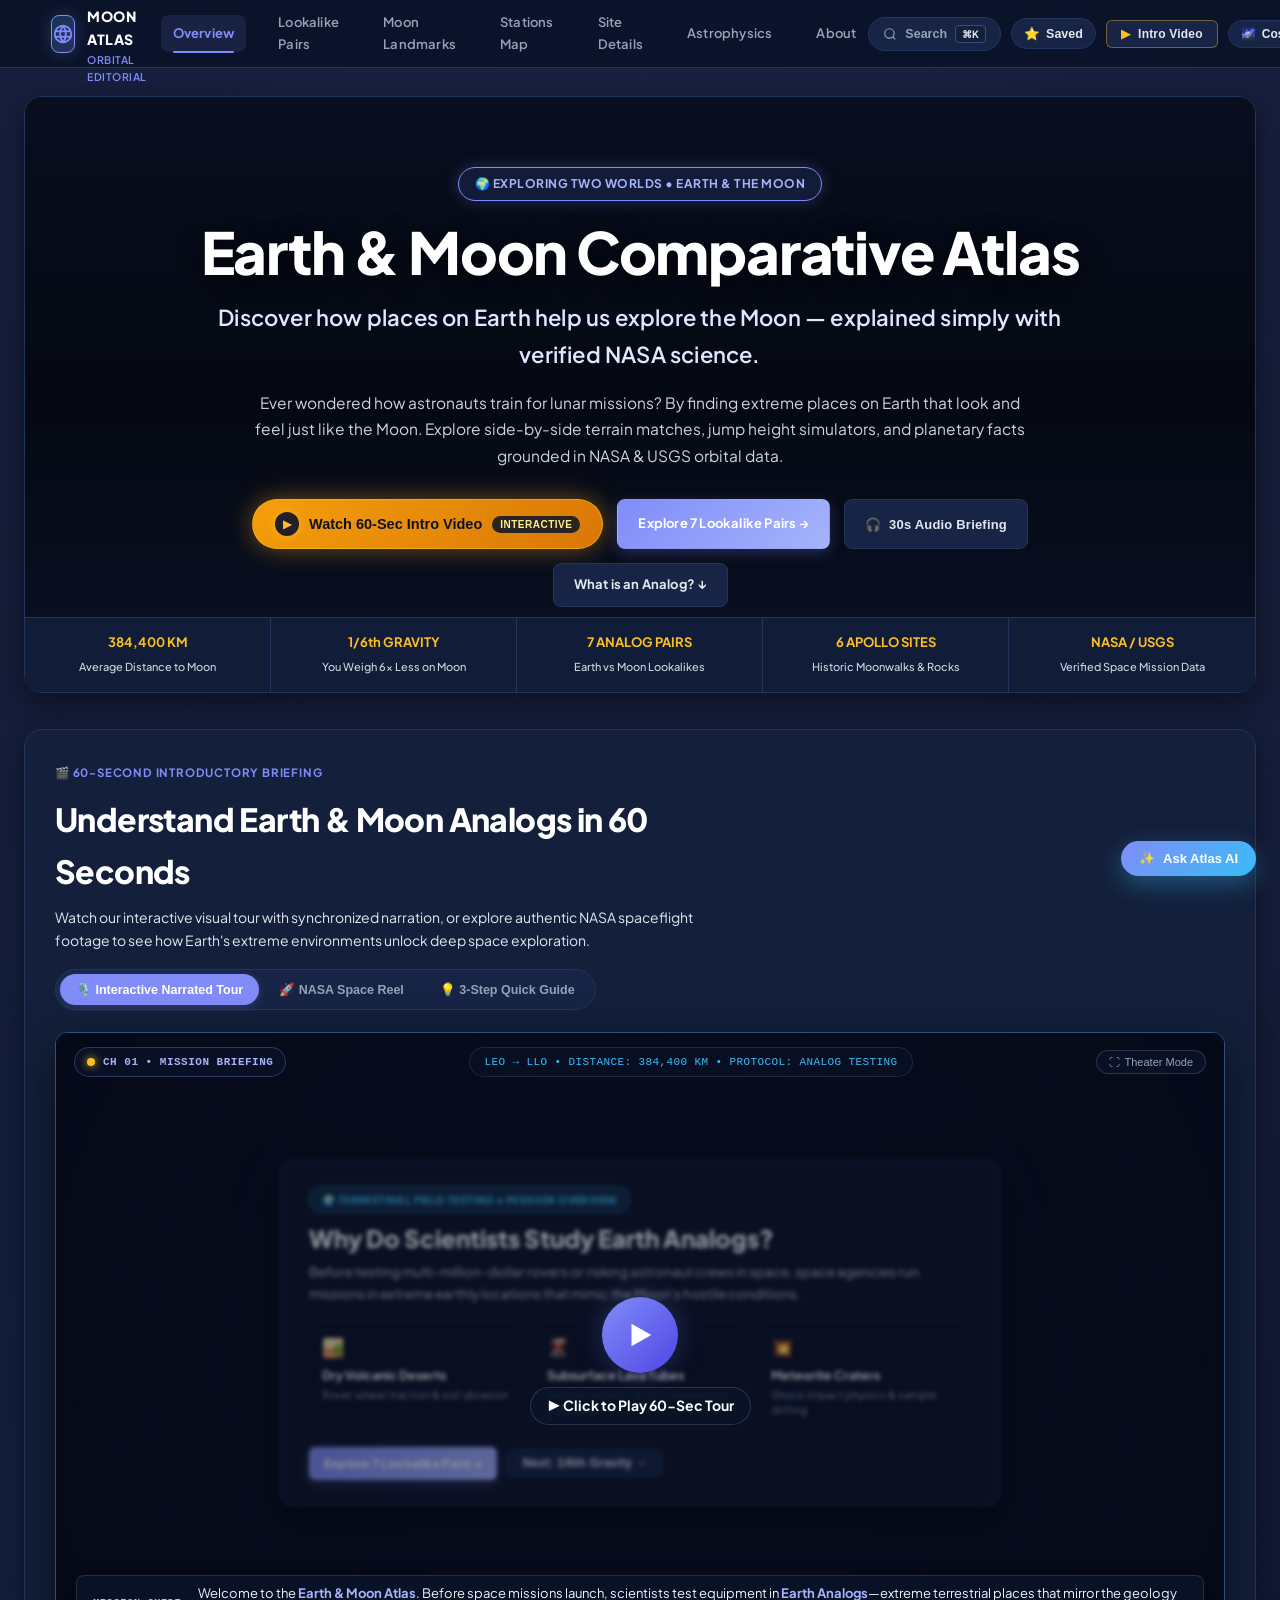
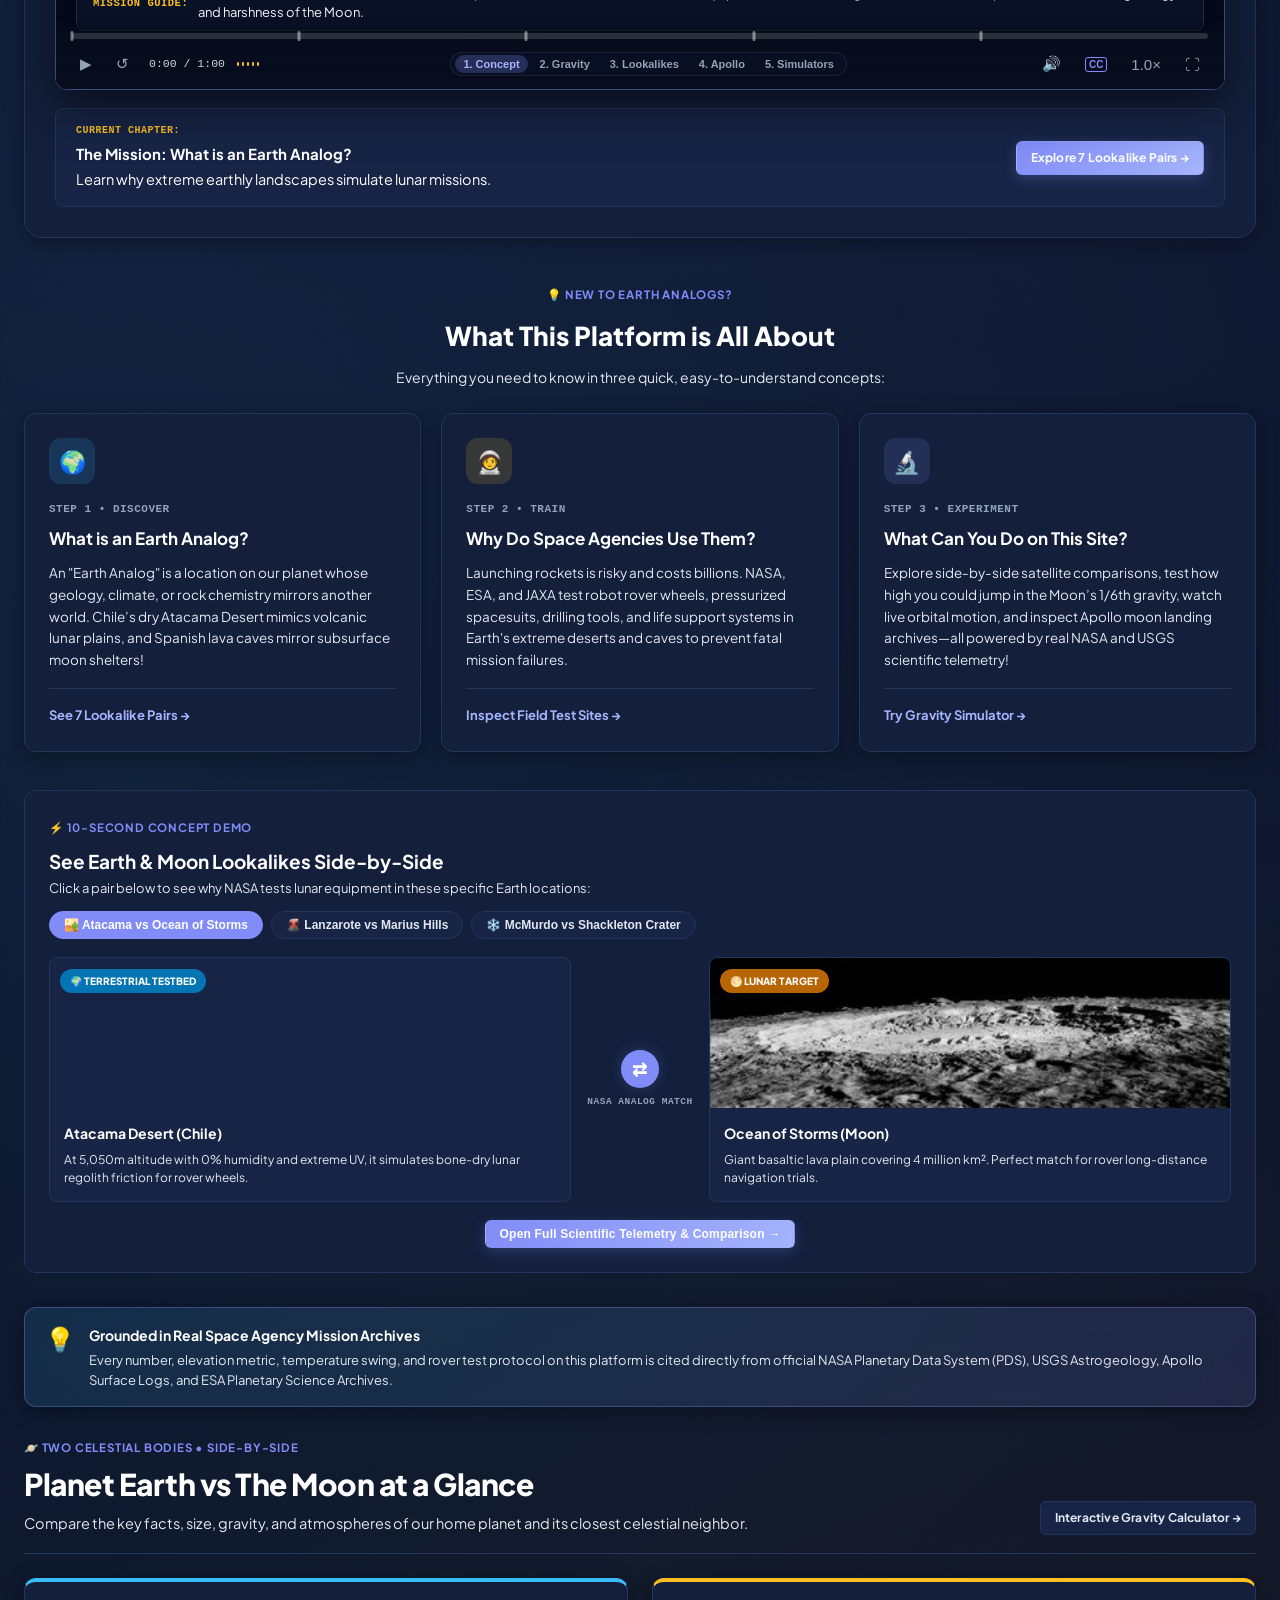
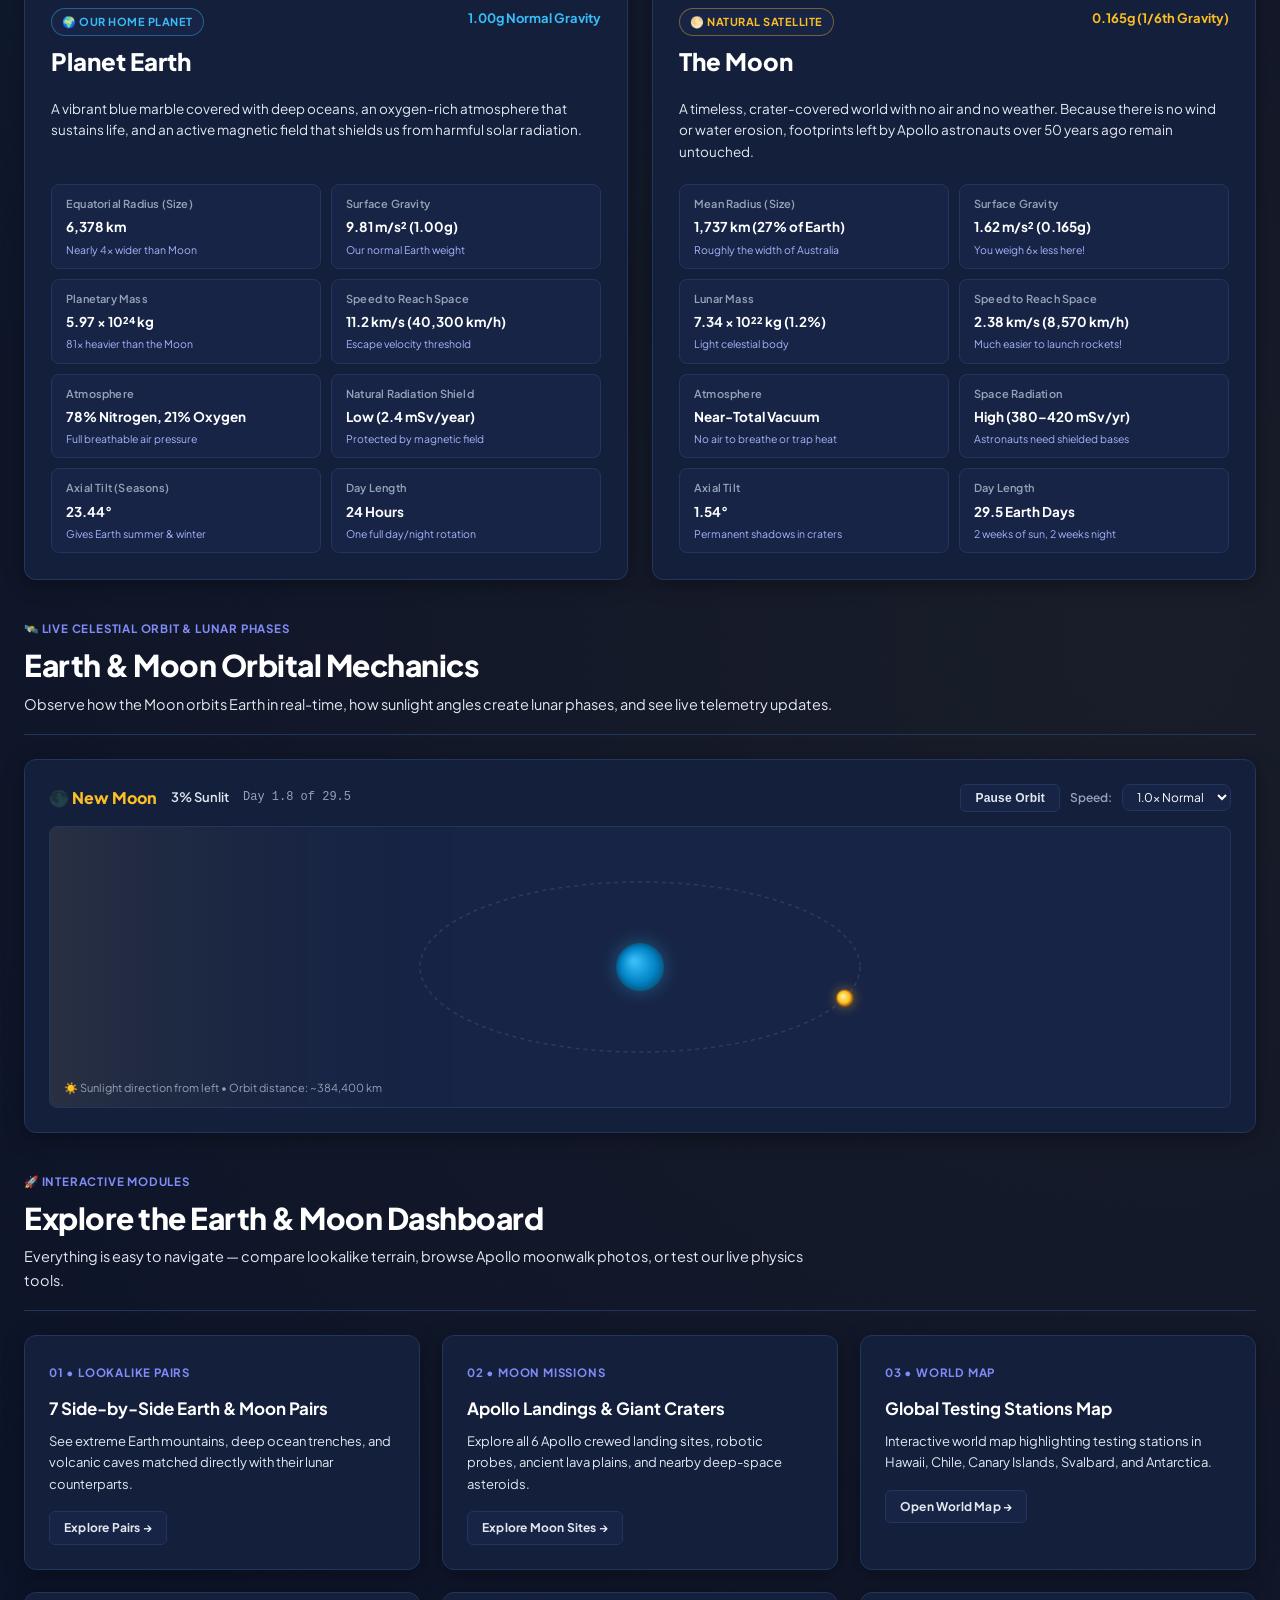
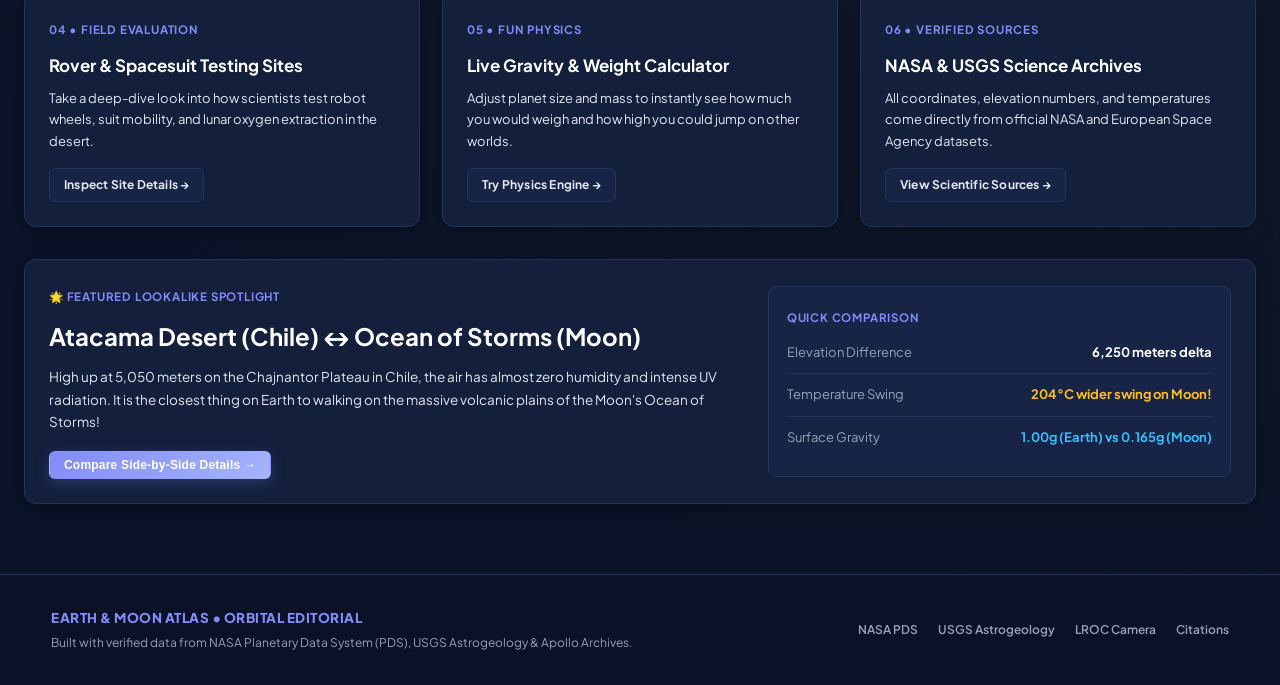
==== commit 6647f463: "Add interactive 60s video tour, NASA space reel, and onboarding explainer" ====
--- a/index.html
+++ b/index.html
@@ -34,6 +34,9 @@
             <a href="about.html">About</a>
         </nav>
         <div class="topbar-actions">
+            <button class="btn btn-ghost btn-sm btn-video-topbar" onclick="scrollToVideo(true)" title="Watch 60-Second Video Tour">
+                <span style="color: var(--amber);">▶</span> <span>Intro Video</span>
+            </button>
             <button class="theme-toggle-btn" onclick="cycleTheme()" title="Switch Theme">
                 <span>🎨</span> <span>Theme</span>
             </button>
@@ -55,9 +58,17 @@
                     Ever wondered how astronauts train for lunar missions? By finding extreme places on Earth that look and feel just like the Moon. Explore side-by-side terrain matches, jump height simulators, and planetary facts grounded in NASA &amp; USGS orbital data.
                 </p>
                 <div class="hero-buttons">
+                    <button class="btn-video-hero" onclick="playVideoTour(true)">
+                        <span class="video-play-pulse">▶</span>
+                        <span>Watch 60-Sec Intro Video</span>
+                        <span class="video-pill-tag">Interactive</span>
+                    </button>
                     <a href="compare.html" class="btn btn-primary">Explore 7 Lookalike Pairs &rarr;</a>
-                    <a href="explore.html" class="btn btn-ghost">Moon Landing Sites &amp; Craters &rarr;</a>
-                    <a href="methodology.html" class="btn btn-ghost">Planetary Physics &amp; Gravity &rarr;</a>
+                    <button class="btn btn-ghost" onclick="toggleAudioTour()" id="hero-audio-tour-btn" title="Listen to 30-second audio mission briefing">
+                        <span id="hero-audio-icon">🎧</span>
+                        <span id="hero-audio-text">30s Audio Briefing</span>
+                    </button>
+                    <a href="#quick-explainer" class="btn btn-ghost">What is an Analog? &darr;</a>
                 </div>
             </div>
             <div class="feature-strip">
@@ -84,13 +95,271 @@
             </div>
         </section>
 
+        <!-- Introductory Video Tour & Mission Briefing Center -->
+        <section class="intro-video-section" id="intro-video-section">
+            <div class="video-section-header">
+                <div class="video-header-left">
+                    <span class="eyebrow-accent">🎬 60-SECOND INTRODUCTORY BRIEFING</span>
+                    <h2 class="video-section-title">Understand Earth &amp; Moon Analogs in 60 Seconds</h2>
+                    <p class="video-section-subtitle">
+                        Watch our interactive visual tour with synchronized narration, or explore authentic NASA spaceflight footage to see how Earth's extreme environments unlock deep space exploration.
+                    </p>
+                </div>
+                <div class="video-mode-tabs">
+                    <button class="video-tab-btn active" id="tab-interactive" onclick="switchVideoMode('interactive')">
+                        <span>🎙️ Interactive Narrated Tour</span>
+                    </button>
+                    <button class="video-tab-btn" id="tab-nasa" onclick="switchVideoMode('nasa')">
+                        <span>🚀 NASA Space Reel</span>
+                    </button>
+                    <button class="video-tab-btn" id="tab-guide" onclick="switchVideoMode('guide')">
+                        <span>💡 3-Step Quick Guide</span>
+                    </button>
+                </div>
+            </div>
+
+            <!-- Video Player Frame -->
+            <div class="video-player-container" id="video-player-frame">
+                <!-- 1. Interactive Video Tour Stage -->
+                <div class="video-interactive-stage" id="stage-interactive">
+                    <canvas id="video-canvas" class="video-canvas"></canvas>
+                    <div class="video-cinema-overlay"></div>
+
+                    <!-- HUD Top Bar -->
+                    <div class="video-hud-top">
+                        <div class="hud-badge">
+                            <span class="hud-dot live-blink"></span>
+                            <span id="video-hud-chapter">CH 01 • MISSION BRIEFING</span>
+                        </div>
+                        <div class="hud-telemetry" id="video-hud-telemetry">
+                            <span>LEO &rarr; LLO • DISTANCE: 384,400 KM</span>
+                        </div>
+                        <button class="hud-theater-btn" onclick="toggleTheaterMode()" title="Toggle Theater Mode">
+                            <span id="theater-icon">⛶</span> <span id="theater-text">Theater Mode</span>
+                        </button>
+                    </div>
+
+                    <!-- Dynamic Scene Card Overlay -->
+                    <div class="video-scene-overlay" id="video-scene-overlay">
+                        <!-- Injected by VideoTour -->
+                    </div>
+
+                    <!-- Center Big Play Button (shown when paused) -->
+                    <div class="video-center-play" id="video-center-play" onclick="toggleVideoPlay()">
+                        <div class="play-circle-glow">
+                            <svg width="34" height="34" viewBox="0 0 24 24" fill="currentColor">
+                                <polygon points="6 4 20 12 6 20 6 4"/>
+                            </svg>
+                        </div>
+                        <span>▶ Click to Play 60-Sec Tour</span>
+                    </div>
+
+                    <!-- Closed Captions HUD Bar -->
+                    <div class="video-caption-bar" id="video-caption-bar">
+                        <span class="caption-speaker">MISSION GUIDE:</span>
+                        <span class="caption-text" id="video-caption-text">Welcome to the Earth &amp; Moon Atlas. Discover how extreme places on Earth teach us to survive on the Moon.</span>
+                    </div>
+
+                    <!-- Bottom Controls Bar -->
+                    <div class="video-controls-bar">
+                        <div class="video-timeline-wrapper" onclick="seekVideoTimeline(event)" id="video-timeline" title="Click to seek">
+                            <div class="video-timeline-track">
+                                <div class="video-timeline-progress" id="video-progress"></div>
+                                <div class="chapter-marker" style="left: 0%;" title="01. The Mission"></div>
+                                <div class="chapter-marker" style="left: 20%;" title="02. 1g vs 1/6th Gravity"></div>
+                                <div class="chapter-marker" style="left: 40%;" title="03. 7 Lookalike Pairs"></div>
+                                <div class="chapter-marker" style="left: 60%;" title="04. Apollo Sites"></div>
+                                <div class="chapter-marker" style="left: 80%;" title="05. Simulators"></div>
+                            </div>
+                        </div>
+
+                        <div class="video-controls-row">
+                            <div class="controls-left">
+                                <button class="ctrl-btn" id="video-play-btn" onclick="toggleVideoPlay()" title="Play / Pause (Space)">
+                                    <span id="ctrl-play-icon">▶</span>
+                                </button>
+                                <button class="ctrl-btn" onclick="replayVideo()" title="Replay from start">
+                                    <span>↺</span>
+                                </button>
+                                <div class="video-time-display">
+                                    <span id="video-current-time">0:00</span> / <span>1:00</span>
+                                </div>
+                                <div class="audio-wave-visualizer" id="audio-wave" title="Voice Narration Status">
+                                    <span class="bar"></span><span class="bar"></span><span class="bar"></span><span class="bar"></span><span class="bar"></span>
+                                </div>
+                            </div>
+
+                            <div class="controls-center">
+                                <div class="chapter-pill-group">
+                                    <button class="ch-pill active" onclick="jumpToChapter(0)">1. Concept</button>
+                                    <button class="ch-pill" onclick="jumpToChapter(1)">2. Gravity</button>
+                                    <button class="ch-pill" onclick="jumpToChapter(2)">3. Lookalikes</button>
+                                    <button class="ch-pill" onclick="jumpToChapter(3)">4. Apollo</button>
+                                    <button class="ch-pill" onclick="jumpToChapter(4)">5. Simulators</button>
+                                </div>
+                            </div>
+
+                            <div class="controls-right">
+                                <button class="ctrl-btn" id="voice-toggle-btn" onclick="toggleVoiceNarration()" title="Mute/Unmute Voice Narration (M)">
+                                    <span id="voice-icon">🔊</span>
+                                </button>
+                                <button class="ctrl-btn active" id="captions-toggle-btn" onclick="toggleCaptions()" title="Toggle Captions (C)">
+                                    <span style="font-size:10px; font-weight:800; border:1px solid currentColor; padding:1px 3px; border-radius:3px;">CC</span>
+                                </button>
+                                <button class="ctrl-btn" onclick="cycleVideoSpeed()" id="speed-btn" title="Change Playback Speed">
+                                    <span>1.0×</span>
+                                </button>
+                                <button class="ctrl-btn" onclick="toggleTheaterMode()" title="Theater Mode (Esc)">
+                                    <span>⛶</span>
+                                </button>
+                            </div>
+                        </div>
+                    </div>
+                </div>
+
+                <!-- 2. NASA Space Reel Stage -->
+                <div class="video-nasa-stage" id="stage-nasa" style="display: none;">
+                    <iframe class="nasa-embed-frame" 
+                            src="https://www.youtube-nocookie.com/embed/RMINSD7MmT4?rel=0" 
+                            title="Apollo 11 First Moonwalk - Restored NASA Footage" 
+                            allow="accelerometer; autoplay; clipboard-write; encrypted-media; gyroscope; picture-in-picture" 
+                            allowfullscreen></iframe>
+                    <div style="display: flex; justify-content: space-between; align-items: center; padding-top: 10px; font-size: 12px; color: var(--muted); flex-wrap: wrap; gap: 8px;">
+                        <span>🚀 Official NASA Public Domain Mission Footage &bull; Apollo 11 Lunar Surface Walk</span>
+                        <a href="https://images.nasa.gov" target="_blank" rel="noopener" style="color: var(--accent-light); font-weight: 600;">Visit NASA Image &amp; Video Library &rarr;</a>
+                    </div>
+                </div>
+
+                <!-- 3. 3-Step Quick Guide Stage (Inside Frame) -->
+                <div class="video-guide-stage" id="stage-guide" style="display: none; padding: 24px; height: 100%; overflow-y: auto;">
+                    <div style="text-align: center; max-width: 650px; margin: 0 auto 20px;">
+                        <span class="eyebrow-accent">💡 QUICK ONBOARDING GUIDE</span>
+                        <h3 style="font-size: 20px; color: #fff; margin: 6px 0;">3 Steps to Mastering Earth &amp; Moon Atlas</h3>
+                    </div>
+                    <div class="onboarding-grid" style="margin: 0;">
+                        <div class="onboarding-card">
+                            <div class="onboarding-icon-wrap" style="background: rgba(56, 189, 248, 0.15); color: var(--blue);">🌍</div>
+                            <div class="onboarding-badge">STEP 1 • DISCOVER</div>
+                            <h3>What is an Analog?</h3>
+                            <p>Deserts, volcanic caves, and impact craters on Earth that closely mirror the geology and harshness of the Moon.</p>
+                            <div class="onboarding-footer">
+                                <a href="compare.html" class="onboarding-link">See 7 Pairs &rarr;</a>
+                            </div>
+                        </div>
+                        <div class="onboarding-card">
+                            <div class="onboarding-icon-wrap" style="background: rgba(251, 191, 36, 0.15); color: var(--amber);">🧑‍🚀</div>
+                            <div class="onboarding-badge">STEP 2 • TRAIN</div>
+                            <h3>Why Earth?</h3>
+                            <p>NASA &amp; ESA test rovers, spacesuit joints, and oxygen extraction right here before spending billions launching into space.</p>
+                            <div class="onboarding-footer">
+                                <a href="location.html" class="onboarding-link">Testing Sites &rarr;</a>
+                            </div>
+                        </div>
+                        <div class="onboarding-card">
+                            <div class="onboarding-icon-wrap" style="background: rgba(129, 140, 248, 0.15); color: var(--accent);">🔬</div>
+                            <div class="onboarding-badge">STEP 3 • EXPERIMENT</div>
+                            <h3>Explore Tools</h3>
+                            <p>Calculate your jump height in 1/6th gravity, observe the real-time Moon orbit, and view Apollo landing archives.</p>
+                            <div class="onboarding-footer">
+                                <a href="methodology.html" class="onboarding-link">Gravity Tool &rarr;</a>
+                            </div>
+                        </div>
+                    </div>
+                </div>
+            </div>
+
+            <!-- Dynamic Action Bar Synced with Video Chapter -->
+            <div class="video-jump-bar" id="video-jump-bar">
+                <div class="jump-info">
+                    <span id="jump-tag">CURRENT CHAPTER:</span>
+                    <b id="jump-title">Earth &amp; Moon Analog Science</b>
+                    <span id="jump-desc">Learn how extreme earthly landscapes simulate lunar missions.</span>
+                </div>
+                <a id="jump-action-btn" href="compare.html" class="btn btn-primary btn-sm">
+                    Explore 7 Lookalike Pairs &rarr;
+                </a>
+            </div>
+        </section>
+
+        <!-- 3-Step Quick Explainer Onboarding Section -->
+        <section class="onboarding-guide-section" id="quick-explainer">
+            <div style="text-align: center; max-width: 680px; margin: 0 auto 24px;">
+                <span class="eyebrow-accent">💡 NEW TO EARTH ANALOGS?</span>
+                <h2 style="font-size: 26px; font-weight: 800; margin: 6px 0 8px;">What This Platform is All About</h2>
+                <p style="color: var(--text-dim); font-size: 14px;">Everything you need to know in three quick, easy-to-understand concepts:</p>
+            </div>
+            <div class="onboarding-grid">
+                <div class="onboarding-card">
+                    <div class="onboarding-icon-wrap" style="background: rgba(56, 189, 248, 0.15); color: var(--blue);">🌍</div>
+                    <div class="onboarding-badge">STEP 1 • DISCOVER</div>
+                    <h3>What is an Earth Analog?</h3>
+                    <p>
+                        An "Earth Analog" is a location on our planet whose geology, climate, or rock chemistry mirrors another world. Chile’s dry Atacama Desert mimics volcanic lunar plains, and Spanish lava caves mirror subsurface moon shelters!
+                    </p>
+                    <div class="onboarding-footer">
+                        <a href="compare.html" class="onboarding-link">See 7 Lookalike Pairs &rarr;</a>
+                    </div>
+                </div>
+
+                <div class="onboarding-card">
+                    <div class="onboarding-icon-wrap" style="background: rgba(251, 191, 36, 0.15); color: var(--amber);">🧑‍🚀</div>
+                    <div class="onboarding-badge">STEP 2 • TRAIN</div>
+                    <h3>Why Do Space Agencies Use Them?</h3>
+                    <p>
+                        Launching rockets is risky and costs billions. NASA, ESA, and JAXA test robot rover wheels, pressurized spacesuits, drilling tools, and life support systems in Earth's extreme deserts and caves to prevent fatal mission failures.
+                    </p>
+                    <div class="onboarding-footer">
+                        <a href="location.html" class="onboarding-link">Inspect Field Test Sites &rarr;</a>
+                    </div>
+                </div>
+
+                <div class="onboarding-card">
+                    <div class="onboarding-icon-wrap" style="background: rgba(129, 140, 248, 0.15); color: var(--accent);">🔬</div>
+                    <div class="onboarding-badge">STEP 3 • EXPERIMENT</div>
+                    <h3>What Can You Do on This Site?</h3>
+                    <p>
+                        Explore side-by-side satellite comparisons, test how high you could jump in the Moon’s 1/6th gravity, watch live orbital motion, and inspect Apollo moon landing archives—all powered by real NASA and USGS scientific telemetry!
+                    </p>
+                    <div class="onboarding-footer">
+                        <a href="methodology.html" class="onboarding-link">Try Gravity Simulator &rarr;</a>
+                    </div>
+                </div>
+            </div>
+        </section>
+
+        <!-- 10-Second Concept Demo Switcher -->
+        <section class="concept-demo-box">
+            <div class="concept-demo-header">
+                <div>
+                    <span class="eyebrow-accent">⚡ 10-SECOND CONCEPT DEMO</span>
+                    <h3 style="font-size: 19px; margin-top: 4px;">See Earth &amp; Moon Lookalikes Side-by-Side</h3>
+                    <p style="color: var(--text-dim); font-size: 13px;">Click a pair below to see why NASA tests lunar equipment in these specific Earth locations:</p>
+                </div>
+                <div class="concept-tabs-row">
+                    <button class="concept-tab-btn active" data-key="atacama" onclick="selectConceptDemo('atacama')">
+                        🏜️ Atacama vs Ocean of Storms
+                    </button>
+                    <button class="concept-tab-btn" data-key="lanzarote" onclick="selectConceptDemo('lanzarote')">
+                        🌋 Lanzarote vs Marius Hills
+                    </button>
+                    <button class="concept-tab-btn" data-key="polar" onclick="selectConceptDemo('polar')">
+                        ❄️ McMurdo vs Shackleton Crater
+                    </button>
+                </div>
+            </div>
+
+            <div id="concept-demo-display">
+                <!-- Dynamically populated by assets/video-tour.js -->
+            </div>
+        </section>
+
         <!-- Friendly Beginner Guide Banner -->
         <div class="beginner-guide-banner">
             <div class="beginner-guide-icon">💡</div>
             <div>
-                <h4>What are Earth &amp; Moon Lookalikes ("Analogs")?</h4>
+                <h4>Grounded in Real Space Agency Mission Archives</h4>
                 <p>
-                    Before NASA and ESA send expensive rovers and astronauts into space, they test their equipment in extreme environments right here on Earth! From bone-dry Chilean deserts to frozen Antarctic valleys and subterranean lava caves, Earth preserves incredible places that mirror the geology and harsh conditions of the Moon.
+                    Every number, elevation metric, temperature swing, and rover test protocol on this platform is cited directly from official NASA Planetary Data System (PDS), USGS Astrogeology, Apollo Surface Logs, and ESA Planetary Science Archives.
                 </p>
             </div>
         </div>
@@ -219,6 +488,40 @@
             </div>
         </section>
 
+        <!-- Interactive Orbit & Moon Phases Simulator (Apple-Inspired Canvas Showcase) -->
+        <div class="page-heading">
+            <div>
+                <span class="eyebrow-accent">🛰️ LIVE CELESTIAL ORBIT &amp; LUNAR PHASES</span>
+                <h1>Earth &amp; Moon Orbital Mechanics</h1>
+                <p>Observe how the Moon orbits Earth in real-time, how sunlight angles create lunar phases, and see live telemetry updates.</p>
+            </div>
+        </div>
+
+        <section class="card" style="margin-bottom: 36px; padding: 24px;">
+            <div style="display: flex; justify-content: space-between; align-items: center; margin-bottom: 14px; flex-wrap: wrap; gap: 12px;">
+                <div style="display: flex; align-items: center; gap: 14px;">
+                    <span id="orbit-phase-text" style="font-size: 16px; font-weight: 800; color: var(--amber);">🌕 Full Moon</span>
+                    <span id="orbit-illum-text" style="font-size: 13px; color: var(--text-dim); font-weight: 600;">100% Sunlit</span>
+                    <span id="orbit-day-text" style="font-size: 12px; color: var(--muted); font-family: var(--font-mono);">Day 14.8 of 29.5</span>
+                </div>
+                <div style="display: flex; align-items: center; gap: 10px;">
+                    <button class="btn btn-ghost btn-sm" id="orbit-play-btn" onclick="toggleOrbitPlay()">Pause Orbit</button>
+                    <label style="font-size: 12px; font-weight: 600; color: var(--muted);">Speed:</label>
+                    <select class="select-box" style="padding: 4px 10px; font-size: 12px;" onchange="setOrbitSpeed(this.value)">
+                        <option value="0.008">0.5× Slow</option>
+                        <option value="0.015" selected>1.0× Normal</option>
+                        <option value="0.035">2.5× Fast</option>
+                    </select>
+                </div>
+            </div>
+            <div style="background: var(--card-surface); border-radius: var(--radius-sm); border: 1px solid var(--line); overflow: hidden; position: relative;">
+                <canvas id="orbit-canvas" style="width: 100%; height: 280px; display: block;"></canvas>
+                <div style="position: absolute; bottom: 10px; left: 14px; font-size: 11px; color: var(--muted); pointer-events: none;">
+                    ☀️ Sunlight direction from left &bull; Orbit distance: ~384,400 km
+                </div>
+            </div>
+        </section>
+
         <!-- Section 2: Core Platform Navigation Grid -->
         <div class="page-heading">
             <div>
@@ -292,7 +595,7 @@
                 <p style="color: var(--text-dim); font-size: 13.5px; line-height: 1.65; margin-bottom: 18px;">
                     High up at 5,050 meters on the Chajnantor Plateau in Chile, the air has almost zero humidity and intense UV radiation. It is the closest thing on Earth to walking on the massive volcanic plains of the Moon's Ocean of Storms!
                 </p>
-                <button class="btn btn-primary btn-sm" onclick="openDifferentialModal('pair-plains-arid')">
+                <button class="btn btn-primary btn-sm" onclick="openDifferentialModal('pair-hyper-arid-plains')">
                     Compare Side-by-Side Details &rarr;
                 </button>
             </div>
@@ -332,5 +635,120 @@
 
     <script src="assets/data.js"></script>
     <script src="assets/app.js"></script>
+    <script src="assets/video-tour.js"></script>
+    <script>
+        // Interactive Orbit & Moon Phase Canvas
+        let orbitAngle = 0;
+        let orbitSpeed = 0.015;
+        let orbitPlaying = true;
+
+        function toggleOrbitPlay() {
+            orbitPlaying = !orbitPlaying;
+            document.getElementById('orbit-play-btn').textContent = orbitPlaying ? 'Pause Orbit' : 'Resume Orbit';
+        }
+
+        function setOrbitSpeed(val) {
+            orbitSpeed = parseFloat(val) || 0.015;
+        }
+
+        function initOrbitSimulation() {
+            const canvas = document.getElementById('orbit-canvas');
+            if (!canvas) return;
+            const ctx = canvas.getContext('2d');
+
+            function render() {
+                const width = canvas.width = canvas.parentElement.clientWidth;
+                const height = canvas.height = 280;
+                const centerX = width / 2;
+                const centerY = height / 2;
+                const radiusX = Math.min(width * 0.38, 220);
+                const radiusY = Math.min(height * 0.32, 85);
+
+                ctx.clearRect(0, 0, width, height);
+
+                // Orbital Ellipse trail
+                ctx.beginPath();
+                ctx.ellipse(centerX, centerY, radiusX, radiusY, 0, 0, Math.PI * 2);
+                ctx.strokeStyle = 'rgba(129, 140, 248, 0.2)';
+                ctx.lineWidth = 1.5;
+                ctx.setLineDash([4, 4]);
+                ctx.stroke();
+                ctx.setLineDash([]);
+
+                // Sunlight gradient from left
+                const sunGrad = ctx.createLinearGradient(0, centerY, centerX * 0.7, centerY);
+                sunGrad.addColorStop(0, 'rgba(251, 191, 36, 0.08)');
+                sunGrad.addColorStop(1, 'transparent');
+                ctx.fillStyle = sunGrad;
+                ctx.fillRect(0, 0, centerX, height);
+
+                // Earth in center
+                const earthRadius = 24;
+                const earthGrad = ctx.createRadialGradient(centerX - 6, centerY - 6, 2, centerX, centerY, earthRadius);
+                earthGrad.addColorStop(0, '#38bdf8');
+                earthGrad.addColorStop(0.7, '#0284c7');
+                earthGrad.addColorStop(1, '#075985');
+                
+                ctx.shadowColor = 'rgba(56, 189, 248, 0.35)';
+                ctx.shadowBlur = 18;
+                ctx.beginPath();
+                ctx.arc(centerX, centerY, earthRadius, 0, Math.PI * 2);
+                ctx.fillStyle = earthGrad;
+                ctx.fill();
+                ctx.shadowBlur = 0;
+
+                // Moon position
+                const moonX = centerX + Math.cos(orbitAngle) * radiusX;
+                const moonY = centerY + Math.sin(orbitAngle) * radiusY;
+                const moonRadius = 9;
+
+                // Moon shadow & light
+                const moonGrad = ctx.createRadialGradient(moonX - 2, moonY - 2, 1, moonX, moonY, moonRadius);
+                moonGrad.addColorStop(0, '#fef08a');
+                moonGrad.addColorStop(0.6, '#fbbf24');
+                moonGrad.addColorStop(1, '#78350f');
+
+                ctx.shadowColor = 'rgba(251, 191, 36, 0.45)';
+                ctx.shadowBlur = 12;
+                ctx.beginPath();
+                ctx.arc(moonX, moonY, moonRadius, 0, Math.PI * 2);
+                ctx.fillStyle = moonGrad;
+                ctx.fill();
+                ctx.shadowBlur = 0;
+
+                // Phase calculations
+                const normalizedAngle = (orbitAngle % (Math.PI * 2) + Math.PI * 2) % (Math.PI * 2);
+                const dayInCycle = (normalizedAngle / (Math.PI * 2) * 29.53).toFixed(1);
+                const illum = Math.round((1 - Math.cos(normalizedAngle)) / 2 * 100);
+
+                let phaseName = 'New Moon';
+                if (illum < 8) phaseName = '🌑 New Moon';
+                else if (normalizedAngle < Math.PI * 0.45) phaseName = '🌒 Waxing Crescent';
+                else if (normalizedAngle < Math.PI * 0.55) phaseName = '🌓 First Quarter';
+                else if (normalizedAngle < Math.PI * 0.95) phaseName = '🌔 Waxing Gibbous';
+                else if (normalizedAngle < Math.PI * 1.05) phaseName = '🌕 Full Moon';
+                else if (normalizedAngle < Math.PI * 1.45) phaseName = '🌖 Waning Gibbous';
+                else if (normalizedAngle < Math.PI * 1.55) phaseName = '🌗 Last Quarter';
+                else phaseName = '🌘 Waning Crescent';
+
+                const phaseEl = document.getElementById('orbit-phase-text');
+                const illumEl = document.getElementById('orbit-illum-text');
+                const dayEl = document.getElementById('orbit-day-text');
+                if (phaseEl) phaseEl.textContent = phaseName;
+                if (illumEl) illumEl.textContent = `${illum}% Sunlit`;
+                if (dayEl) dayEl.textContent = `Day ${dayInCycle} of 29.5`;
+
+                if (orbitPlaying) {
+                    orbitAngle += orbitSpeed;
+                }
+                requestAnimationFrame(render);
+            }
+            requestAnimationFrame(render);
+        }
+
+        document.addEventListener('DOMContentLoaded', () => {
+            initOrbitSimulation();
+        });
+    </script>
 </body>
 </html>
--- a/style.css
+++ b/style.css
@@ -1833,3 +1833,1672 @@
         grid-template-columns: 1fr;
     }
 }
+
+
+/* ==========================================================================
+   APPLE + GOOGLE INSPIRED UI SYSTEM (SPOTLIGHT SEARCH, SAVED ITEMS, AI GUIDE)
+   ========================================================================== */
+
+/* Header Search & Bookmark Triggers */
+.search-trigger-btn {
+    display: inline-flex;
+    align-items: center;
+    gap: 8px;
+    padding: 7px 14px;
+    border-radius: 20px;
+    background: var(--card-surface);
+    border: 1px solid var(--line);
+    color: var(--muted);
+    font-size: 12.5px;
+    font-weight: 600;
+    cursor: pointer;
+    transition: all 0.2s cubic-bezier(0.16, 1, 0.3, 1);
+}
+
+.search-trigger-btn:hover {
+    border-color: var(--accent);
+    color: var(--text);
+    background: var(--card-hover);
+    transform: translateY(-1px);
+}
+
+.search-trigger-btn kbd {
+    font-family: var(--font-sans);
+    font-size: 10px;
+    font-weight: 700;
+    padding: 2px 6px;
+    border-radius: 4px;
+    background: var(--card);
+    border: 1px solid var(--line-light);
+    color: var(--text-dim);
+}
+
+.bookmarks-trigger-btn {
+    display: inline-flex;
+    align-items: center;
+    gap: 6px;
+    padding: 7px 12px;
+    border-radius: 20px;
+    background: var(--card-surface);
+    border: 1px solid var(--line);
+    color: var(--text-dim);
+    font-size: 12.5px;
+    font-weight: 600;
+    cursor: pointer;
+    transition: all 0.2s ease;
+}
+
+.bookmarks-trigger-btn:hover {
+    border-color: var(--amber);
+    color: var(--amber);
+    background: var(--card-hover);
+    transform: translateY(-1px);
+}
+
+.badge-count {
+    display: inline-flex;
+    align-items: center;
+    justify-content: center;
+    min-width: 18px;
+    height: 18px;
+    padding: 0 5px;
+    border-radius: 10px;
+    background: var(--amber);
+    color: #000;
+    font-size: 10px;
+    font-weight: 800;
+}
+
+/* Card Bookmark Button */
+.card-bookmark-btn {
+    background: var(--card-surface);
+    border: 1px solid var(--line);
+    color: var(--muted);
+    width: 32px;
+    height: 32px;
+    border-radius: 50%;
+    display: inline-flex;
+    align-items: center;
+    justify-content: center;
+    cursor: pointer;
+    font-size: 14px;
+    transition: all 0.2s ease;
+}
+
+.card-bookmark-btn:hover {
+    color: var(--amber);
+    border-color: var(--amber);
+    transform: scale(1.1);
+}
+
+.card-bookmark-btn.active {
+    color: var(--amber);
+    background: rgba(251, 191, 36, 0.15);
+    border-color: var(--amber);
+}
+
+/* ==========================================================================
+   SPOTLIGHT OMNISEARCH MODAL (Apple Spotlight + Google Simplicity)
+   ========================================================================== */
+.omnisearch-backdrop {
+    position: fixed;
+    inset: 0;
+    background: rgba(11, 19, 41, 0.82);
+    backdrop-filter: blur(12px);
+    -webkit-backdrop-filter: blur(12px);
+    z-index: 2000;
+    display: none;
+    align-items: flex-start;
+    justify-content: center;
+    padding: 70px 20px 20px;
+    animation: fadeInBackdrop 0.2s ease forwards;
+}
+
+.omnisearch-backdrop.active {
+    display: flex;
+}
+
+@keyframes fadeInBackdrop {
+    from { opacity: 0; }
+    to { opacity: 1; }
+}
+
+.omnisearch-modal {
+    background: var(--card);
+    border: 1px solid var(--line-light);
+    border-radius: var(--radius-lg);
+    width: 100%;
+    max-width: 660px;
+    box-shadow: 0 20px 60px rgba(0, 0, 0, 0.55), 0 0 30px var(--accent-glow);
+    display: flex;
+    flex-direction: column;
+    overflow: hidden;
+    animation: slideDownModal 0.25s cubic-bezier(0.16, 1, 0.3, 1) forwards;
+}
+
+@keyframes slideDownModal {
+    from { transform: translateY(-20px) scale(0.97); opacity: 0; }
+    to { transform: translateY(0) scale(1); opacity: 1; }
+}
+
+.omnisearch-header {
+    display: flex;
+    align-items: center;
+    gap: 12px;
+    padding: 16px 20px;
+    border-bottom: 1px solid var(--line);
+    background: var(--card-surface);
+}
+
+.omnisearch-input {
+    flex: 1;
+    background: transparent;
+    border: none;
+    outline: none;
+    color: var(--text);
+    font-size: 16px;
+    font-weight: 600;
+    font-family: var(--font-sans);
+}
+
+.omnisearch-input::placeholder {
+    color: var(--muted);
+    font-weight: 500;
+}
+
+.omnisearch-filters {
+    display: flex;
+    align-items: center;
+    gap: 6px;
+    padding: 10px 20px;
+    background: var(--card);
+    border-bottom: 1px solid var(--line);
+    overflow-x: auto;
+}
+
+.omnisearch-filter-pill {
+    padding: 4px 10px;
+    border-radius: 12px;
+    font-size: 11px;
+    font-weight: 600;
+    color: var(--muted);
+    background: var(--card-surface);
+    border: 1px solid var(--line);
+    cursor: pointer;
+    white-space: nowrap;
+    transition: all 0.15s ease;
+}
+
+.omnisearch-filter-pill:hover {
+    color: var(--text);
+    border-color: var(--line-light);
+}
+
+.omnisearch-filter-pill.active {
+    background: var(--accent);
+    color: #ffffff;
+    border-color: var(--accent);
+}
+
+.omnisearch-results-list {
+    max-height: 420px;
+    overflow-y: auto;
+    padding: 8px 12px;
+}
+
+.omnisearch-result-item {
+    display: flex;
+    align-items: center;
+    justify-content: space-between;
+    padding: 12px 14px;
+    border-radius: var(--radius-sm);
+    cursor: pointer;
+    transition: all 0.15s ease;
+    border: 1px solid transparent;
+    text-decoration: none;
+    color: var(--text);
+}
+
+.omnisearch-result-item:hover,
+.omnisearch-result-item.highlighted {
+    background: var(--card-hover);
+    border-color: var(--line-light);
+    transform: translateX(2px);
+}
+
+.omnisearch-result-left {
+    display: flex;
+    align-items: center;
+    gap: 12px;
+}
+
+.omnisearch-result-icon {
+    font-size: 18px;
+    width: 32px;
+    height: 32px;
+    display: flex;
+    align-items: center;
+    justify-content: center;
+    border-radius: 8px;
+    background: var(--card-surface);
+    border: 1px solid var(--line);
+}
+
+.omnisearch-result-info h5 {
+    font-size: 13.5px;
+    font-weight: 700;
+    color: var(--text);
+    margin: 0;
+}
+
+.omnisearch-result-info p {
+    font-size: 11.5px;
+    color: var(--muted);
+    margin: 2px 0 0;
+}
+
+.omnisearch-result-tag {
+    font-size: 10px;
+    font-weight: 700;
+    color: var(--accent);
+    background: rgba(129, 140, 248, 0.12);
+    padding: 3px 8px;
+    border-radius: 12px;
+}
+
+.omnisearch-footer {
+    display: flex;
+    align-items: center;
+    justify-content: space-between;
+    padding: 10px 20px;
+    background: var(--card-surface);
+    border-top: 1px solid var(--line);
+    font-size: 11px;
+    color: var(--muted);
+}
+
+.omnisearch-hints {
+    display: flex;
+    gap: 12px;
+}
+
+/* ==========================================================================
+   SAVED ITEMS / BOOKMARKS DRAWER
+   ========================================================================== */
+.bookmarks-backdrop {
+    position: fixed;
+    inset: 0;
+    background: rgba(7, 13, 29, 0.7);
+    backdrop-filter: blur(8px);
+    z-index: 2000;
+    display: none;
+    justify-content: flex-end;
+}
+
+.bookmarks-backdrop.active {
+    display: flex;
+}
+
+.bookmarks-drawer {
+    background: var(--card);
+    border-left: 1px solid var(--line);
+    width: 100%;
+    max-width: 420px;
+    height: 100%;
+    display: flex;
+    flex-direction: column;
+    box-shadow: -10px 0 40px rgba(0,0,0,0.5);
+    animation: slideInDrawer 0.25s cubic-bezier(0.16, 1, 0.3, 1) forwards;
+}
+
+@keyframes slideInDrawer {
+    from { transform: translateX(100%); }
+    to { transform: translateX(0); }
+}
+
+.bookmarks-header {
+    display: flex;
+    align-items: center;
+    justify-content: space-between;
+    padding: 18px 22px;
+    border-bottom: 1px solid var(--line);
+    background: var(--card-surface);
+}
+
+.bookmarks-header h3 {
+    font-size: 16px;
+    font-weight: 800;
+    color: var(--text);
+    display: flex;
+    align-items: center;
+    gap: 8px;
+}
+
+.bookmarks-body {
+    flex: 1;
+    overflow-y: auto;
+    padding: 16px;
+    display: flex;
+    flex-direction: column;
+    gap: 10px;
+}
+
+.bookmark-item-card {
+    background: var(--card-surface);
+    border: 1px solid var(--line);
+    border-radius: var(--radius-sm);
+    padding: 12px 14px;
+    display: flex;
+    justify-content: space-between;
+    align-items: center;
+    transition: all 0.2s ease;
+}
+
+.bookmark-item-card:hover {
+    border-color: var(--accent);
+    transform: translateY(-1px);
+}
+
+.bookmark-item-card h4 {
+    font-size: 13.5px;
+    font-weight: 700;
+    color: var(--text);
+    margin-bottom: 2px;
+}
+
+.bookmark-item-card p {
+    font-size: 11px;
+    color: var(--muted);
+}
+
+.bookmark-remove-btn {
+    background: transparent;
+    border: none;
+    color: var(--muted);
+    font-size: 16px;
+    cursor: pointer;
+    padding: 4px;
+    transition: color 0.15s ease;
+}
+
+.bookmark-remove-btn:hover {
+    color: var(--rose);
+}
+
+/* ==========================================================================
+   AI SPACE GUIDE (Apple/Google Intelligent Assistant)
+   ========================================================================== */
+.ai-float-trigger {
+    position: fixed;
+    bottom: 24px;
+    right: 24px;
+    z-index: 999;
+    background: linear-gradient(135deg, var(--accent), var(--blue));
+    color: #ffffff;
+    border: none;
+    border-radius: 50px;
+    padding: 10px 18px;
+    font-size: 13px;
+    font-weight: 700;
+    display: flex;
+    align-items: center;
+    gap: 8px;
+    cursor: pointer;
+    box-shadow: 0 8px 25px rgba(56, 189, 248, 0.35);
+    transition: all 0.25s cubic-bezier(0.16, 1, 0.3, 1);
+}
+
+.ai-float-trigger:hover {
+    transform: translateY(-2px) scale(1.03);
+    box-shadow: 0 12px 32px rgba(56, 189, 248, 0.5);
+}
+
+.ai-chat-modal {
+    position: fixed;
+    bottom: 80px;
+    right: 24px;
+    width: 380px;
+    max-width: calc(100vw - 32px);
+    height: 520px;
+    max-height: calc(100vh - 110px);
+    background: var(--card);
+    border: 1px solid var(--accent);
+    border-radius: var(--radius-lg);
+    box-shadow: 0 16px 50px rgba(0,0,0,0.65), 0 0 25px var(--accent-glow);
+    z-index: 1000;
+    display: none;
+    flex-direction: column;
+    overflow: hidden;
+    animation: scaleInAi 0.25s cubic-bezier(0.16, 1, 0.3, 1) forwards;
+}
+
+@keyframes scaleInAi {
+    from { transform: scale(0.9) translateY(20px); opacity: 0; }
+    to { transform: scale(1) translateY(0); opacity: 1; }
+}
+
+.ai-chat-modal.active {
+    display: flex;
+}
+
+.ai-chat-header {
+    background: var(--card-surface);
+    border-bottom: 1px solid var(--line);
+    padding: 14px 18px;
+    display: flex;
+    justify-content: space-between;
+    align-items: center;
+}
+
+.ai-chat-header-title {
+    display: flex;
+    align-items: center;
+    gap: 8px;
+    font-size: 13.5px;
+    font-weight: 800;
+    color: var(--text);
+}
+
+.ai-chat-body {
+    flex: 1;
+    overflow-y: auto;
+    padding: 16px;
+    display: flex;
+    flex-direction: column;
+    gap: 12px;
+}
+
+.ai-bubble {
+    padding: 10px 14px;
+    border-radius: 14px;
+    font-size: 12.5px;
+    line-height: 1.5;
+    max-width: 88%;
+}
+
+.ai-bubble-bot {
+    background: var(--card-surface);
+    color: var(--text);
+    border: 1px solid var(--line);
+    align-self: flex-start;
+    border-bottom-left-radius: 4px;
+}
+
+.ai-bubble-user {
+    background: var(--accent);
+    color: #ffffff;
+    align-self: flex-end;
+    border-bottom-right-radius: 4px;
+    font-weight: 500;
+}
+
+.ai-suggested-chips {
+    display: flex;
+    flex-direction: column;
+    gap: 6px;
+    margin-top: 4px;
+}
+
+.ai-chip-btn {
+    background: var(--card);
+    border: 1px solid var(--line);
+    color: var(--text-dim);
+    padding: 6px 10px;
+    border-radius: 8px;
+    font-size: 11px;
+    font-weight: 600;
+    text-align: left;
+    cursor: pointer;
+    transition: all 0.15s ease;
+}
+
+.ai-chip-btn:hover {
+    border-color: var(--accent);
+    color: var(--accent);
+    background: var(--card-hover);
+}
+
+.ai-chat-footer {
+    padding: 10px 14px;
+    background: var(--card-surface);
+    border-top: 1px solid var(--line);
+    display: flex;
+    gap: 8px;
+}
+
+.ai-chat-input {
+    flex: 1;
+    background: var(--card);
+    border: 1px solid var(--line);
+    border-radius: 20px;
+    padding: 8px 14px;
+    color: var(--text);
+    font-size: 12.5px;
+    outline: none;
+}
+
+.ai-chat-input:focus {
+    border-color: var(--accent);
+}
+
+.ai-chat-send {
+    background: var(--accent);
+    color: #fff;
+    border: none;
+    border-radius: 50%;
+    width: 34px;
+    height: 34px;
+    cursor: pointer;
+    display: flex;
+    align-items: center;
+    justify-content: center;
+    font-size: 14px;
+    transition: transform 0.15s ease;
+}
+
+.ai-chat-send:hover {
+    transform: scale(1.08);
+}
+
+/* ==========================================================================
+   INTERACTIVE INTRO VIDEO TOUR & MISSION BRIEFING STYLES
+   ========================================================================== */
+
+/* Hero video CTA */
+.btn-video-hero {
+    background: linear-gradient(135deg, #f59e0b, #d97706);
+    color: #0b1329 !important;
+    font-weight: 700;
+    border: 1px solid rgba(251, 191, 36, 0.6);
+    box-shadow: 0 0 24px rgba(245, 158, 11, 0.45);
+    display: inline-flex;
+    align-items: center;
+    gap: 10px;
+    padding: 12px 22px;
+    border-radius: 30px;
+    font-size: 14.5px;
+    cursor: pointer;
+    transition: all 0.25s ease;
+    text-decoration: none;
+}
+
+.btn-video-hero:hover {
+    transform: translateY(-2px) scale(1.03);
+    box-shadow: 0 0 32px rgba(245, 158, 11, 0.7);
+    color: #000 !important;
+}
+
+.video-play-pulse {
+    display: inline-flex;
+    align-items: center;
+    justify-content: center;
+    width: 24px;
+    height: 24px;
+    border-radius: 50%;
+    background: rgba(11, 19, 41, 0.9);
+    color: #fbbf24;
+    font-size: 11px;
+    box-shadow: 0 0 10px rgba(251, 191, 36, 0.8);
+    animation: videoPulseRing 1.8s infinite;
+}
+
+@keyframes videoPulseRing {
+    0% { transform: scale(0.95); box-shadow: 0 0 0 0 rgba(251, 191, 36, 0.7); }
+    70% { transform: scale(1.06); box-shadow: 0 0 0 10px rgba(251, 191, 36, 0); }
+    100% { transform: scale(0.95); box-shadow: 0 0 0 0 rgba(251, 191, 36, 0); }
+}
+
+.video-pill-tag {
+    background: rgba(11, 19, 41, 0.85);
+    color: #fef08a;
+    font-size: 10px;
+    font-weight: 800;
+    text-transform: uppercase;
+    letter-spacing: 0.5px;
+    padding: 3px 8px;
+    border-radius: 12px;
+}
+
+.btn-video-topbar {
+    border-color: rgba(251, 191, 36, 0.4) !important;
+}
+.btn-video-topbar:hover {
+    border-color: var(--amber) !important;
+    background: rgba(251, 191, 36, 0.1) !important;
+}
+
+/* Video Section Wrapper */
+.intro-video-section {
+    margin: 36px 0 44px;
+    background: var(--card);
+    border: 1px solid var(--line);
+    border-radius: var(--radius-lg);
+    padding: 30px;
+    box-shadow: var(--shadow-card);
+    position: relative;
+}
+
+.video-section-header {
+    display: flex;
+    justify-content: space-between;
+    align-items: flex-end;
+    flex-wrap: wrap;
+    gap: 18px;
+    margin-bottom: 22px;
+}
+
+.video-header-left {
+    max-width: 680px;
+}
+
+.video-section-title {
+    font-size: clamp(22px, 3.2vw, 32px);
+    font-weight: 800;
+    letter-spacing: -0.6px;
+    margin: 6px 0 8px;
+    color: var(--text);
+}
+
+.video-section-subtitle {
+    color: var(--text-dim);
+    font-size: 14px;
+    line-height: 1.6;
+}
+
+.video-mode-tabs {
+    display: inline-flex;
+    background: var(--card-surface);
+    border: 1px solid var(--line);
+    border-radius: 30px;
+    padding: 4px;
+    gap: 4px;
+}
+
+.video-tab-btn {
+    background: transparent;
+    border: none;
+    color: var(--muted);
+    font-size: 12.5px;
+    font-weight: 700;
+    padding: 8px 16px;
+    border-radius: 20px;
+    cursor: pointer;
+    transition: all 0.2s ease;
+    display: inline-flex;
+    align-items: center;
+    gap: 6px;
+}
+
+.video-tab-btn:hover {
+    color: var(--text);
+}
+
+.video-tab-btn.active {
+    background: var(--accent);
+    color: #ffffff;
+    box-shadow: 0 2px 10px var(--accent-glow);
+}
+
+/* Video Player Frame Container */
+.video-player-container {
+    position: relative;
+    width: 100%;
+    aspect-ratio: 16 / 9;
+    min-height: 480px;
+    border-radius: var(--radius-md);
+    overflow: hidden;
+    border: 1px solid var(--line-light);
+    background: #080d1d;
+    box-shadow: 0 16px 48px rgba(0, 0, 0, 0.55);
+}
+
+.video-player-container.theater-mode {
+    position: fixed;
+    inset: 0;
+    width: 100vw;
+    height: 100vh;
+    aspect-ratio: auto;
+    min-height: 100vh;
+    border-radius: 0;
+    z-index: 99999;
+    background: #050813;
+    display: flex;
+    flex-direction: column;
+    justify-content: center;
+}
+
+body.theater-active {
+    overflow: hidden !important;
+}
+
+.video-interactive-stage {
+    position: absolute;
+    inset: 0;
+    overflow: hidden;
+}
+
+.video-canvas {
+    position: absolute;
+    inset: 0;
+    width: 100%;
+    height: 100%;
+    display: block;
+}
+
+.video-cinema-overlay {
+    position: absolute;
+    inset: 0;
+    pointer-events: none;
+    background: 
+        radial-gradient(circle at center, transparent 40%, rgba(5, 8, 19, 0.8) 100%),
+        repeating-linear-gradient(0deg, rgba(0, 0, 0, 0.04) 0px, rgba(0, 0, 0, 0.04) 1px, transparent 1px, transparent 3px);
+    z-index: 2;
+}
+
+/* Video HUD Top Bar */
+.video-hud-top {
+    position: absolute;
+    top: 14px;
+    left: 18px;
+    right: 18px;
+    display: flex;
+    justify-content: space-between;
+    align-items: center;
+    z-index: 10;
+    pointer-events: none;
+}
+
+.video-hud-top > * {
+    pointer-events: auto;
+}
+
+.hud-badge {
+    background: rgba(11, 19, 41, 0.75);
+    border: 1px solid rgba(129, 140, 248, 0.3);
+    backdrop-filter: blur(8px);
+    border-radius: 20px;
+    padding: 5px 12px;
+    display: inline-flex;
+    align-items: center;
+    gap: 8px;
+    font-size: 11px;
+    font-weight: 800;
+    letter-spacing: 0.5px;
+    color: var(--accent-light);
+    font-family: var(--font-mono);
+}
+
+.hud-dot {
+    width: 8px;
+    height: 8px;
+    border-radius: 50%;
+    background: var(--amber);
+    box-shadow: 0 0 8px var(--amber);
+}
+
+.hud-dot.live-blink {
+    animation: hudBlink 1.2s infinite;
+}
+
+@keyframes hudBlink {
+    0%, 100% { opacity: 1; }
+    50% { opacity: 0.3; }
+}
+
+.hud-telemetry {
+    background: rgba(11, 19, 41, 0.65);
+    border: 1px solid rgba(255, 255, 255, 0.1);
+    backdrop-filter: blur(8px);
+    border-radius: 20px;
+    padding: 5px 14px;
+    font-family: var(--font-mono);
+    font-size: 11px;
+    color: var(--blue);
+    letter-spacing: 0.4px;
+}
+
+.hud-theater-btn {
+    background: rgba(11, 19, 41, 0.75);
+    border: 1px solid rgba(255, 255, 255, 0.15);
+    color: var(--muted);
+    border-radius: 20px;
+    padding: 5px 12px;
+    font-size: 11px;
+    cursor: pointer;
+    transition: all 0.2s ease;
+    display: inline-flex;
+    align-items: center;
+    gap: 5px;
+}
+
+.hud-theater-btn:hover {
+    color: #fff;
+    border-color: var(--accent);
+}
+
+/* Dynamic Scene Overlay in Video */
+.video-scene-overlay {
+    position: absolute;
+    inset: 60px 24px 115px;
+    display: flex;
+    align-items: center;
+    justify-content: center;
+    z-index: 5;
+    pointer-events: none;
+}
+
+.video-scene-overlay > * {
+    pointer-events: auto;
+}
+
+.scene-card {
+    background: rgba(15, 23, 42, 0.82);
+    backdrop-filter: blur(14px);
+    border: 1px solid rgba(129, 140, 248, 0.3);
+    border-radius: var(--radius-md);
+    padding: 24px 28px;
+    max-width: 720px;
+    width: 95%;
+    box-shadow: 0 16px 40px rgba(0, 0, 0, 0.6);
+    text-align: left;
+}
+
+.scene-fade-in {
+    animation: scenePop 0.35s cubic-bezier(0.16, 1, 0.3, 1) forwards;
+}
+
+@keyframes scenePop {
+    from { opacity: 0; transform: translateY(12px) scale(0.98); }
+    to { opacity: 1; transform: translateY(0) scale(1); }
+}
+
+.scene-badge {
+    display: inline-flex;
+    align-items: center;
+    background: rgba(56, 189, 248, 0.15);
+    border: 1px solid rgba(56, 189, 248, 0.35);
+    border-radius: 14px;
+    padding: 4px 12px;
+    font-size: 10.5px;
+    font-weight: 800;
+    color: var(--blue);
+    margin-bottom: 10px;
+    letter-spacing: 0.4px;
+}
+
+.scene-title {
+    font-size: clamp(18px, 2.5vw, 24px);
+    font-weight: 800;
+    color: #ffffff;
+    margin-bottom: 8px;
+    line-height: 1.25;
+}
+
+.scene-desc {
+    font-size: 13.5px;
+    color: #cbd5e1;
+    line-height: 1.6;
+    margin-bottom: 16px;
+}
+
+.scene-mini-grid {
+    display: grid;
+    grid-template-columns: repeat(3, 1fr);
+    gap: 12px;
+    margin-bottom: 18px;
+}
+
+.scene-mini-item {
+    background: rgba(11, 19, 41, 0.65);
+    border: 1px solid rgba(255, 255, 255, 0.08);
+    border-radius: var(--radius-sm);
+    padding: 10px 12px;
+}
+
+.scene-mini-item .icon {
+    font-size: 18px;
+    display: block;
+    margin-bottom: 4px;
+}
+
+.scene-mini-item b {
+    display: block;
+    font-size: 12.5px;
+    color: #ffffff;
+    margin-bottom: 2px;
+}
+
+.scene-mini-item small {
+    display: block;
+    font-size: 11px;
+    color: #94a3b8;
+    line-height: 1.35;
+}
+
+.scene-compare-grid {
+    display: grid;
+    grid-template-columns: 1fr 1fr;
+    gap: 16px;
+    margin-bottom: 18px;
+}
+
+.compare-col {
+    background: rgba(11, 19, 41, 0.65);
+    border-radius: var(--radius-sm);
+    padding: 14px;
+    border: 1px solid rgba(255, 255, 255, 0.08);
+}
+
+.compare-col.earth-col {
+    border-color: rgba(56, 189, 248, 0.3);
+}
+
+.compare-col.moon-col {
+    border-color: rgba(251, 191, 36, 0.3);
+}
+
+.compare-col .col-title {
+    display: block;
+    font-size: 11px;
+    font-weight: 800;
+    letter-spacing: 0.5px;
+    margin-bottom: 8px;
+}
+
+.compare-col.earth-col .col-title { color: var(--blue); }
+.compare-col.moon-col .col-title { color: var(--amber); }
+
+.compare-stat {
+    margin-bottom: 8px;
+}
+
+.compare-stat b {
+    display: block;
+    font-size: 16px;
+    font-weight: 800;
+    color: #fff;
+}
+
+.compare-stat small {
+    color: #94a3b8;
+    font-size: 11px;
+}
+
+.jump-pill {
+    background: rgba(255, 255, 255, 0.06);
+    border-radius: 12px;
+    padding: 4px 10px;
+    font-size: 11px;
+    color: #cbd5e1;
+    font-weight: 600;
+    margin-top: 6px;
+}
+
+.jump-pill.highlight {
+    background: rgba(251, 191, 36, 0.15);
+    border: 1px solid rgba(251, 191, 36, 0.35);
+    color: var(--amber);
+}
+
+.scene-triplet-grid {
+    display: grid;
+    grid-template-columns: repeat(3, 1fr);
+    gap: 10px;
+    margin-bottom: 16px;
+}
+
+.triplet-card {
+    background: rgba(11, 19, 41, 0.7);
+    border: 1px solid rgba(129, 140, 248, 0.25);
+    border-radius: var(--radius-sm);
+    padding: 10px;
+    cursor: pointer;
+    transition: all 0.2s ease;
+}
+
+.triplet-card:hover {
+    border-color: var(--amber);
+    transform: translateY(-2px);
+    background: rgba(26, 42, 79, 0.85);
+}
+
+.triplet-card .tag {
+    font-size: 9.5px;
+    font-weight: 800;
+    color: var(--blue);
+    display: block;
+    margin-bottom: 2px;
+}
+
+.triplet-card b {
+    font-size: 12px;
+    color: #fff;
+    display: block;
+    margin-bottom: 2px;
+}
+
+.triplet-card small {
+    font-size: 10.5px;
+    color: #94a3b8;
+    display: block;
+}
+
+.scene-apollo-strip {
+    display: grid;
+    grid-template-columns: repeat(4, 1fr);
+    gap: 10px;
+    margin-bottom: 16px;
+}
+
+.apollo-chip {
+    background: rgba(11, 19, 41, 0.65);
+    border: 1px solid rgba(255, 255, 255, 0.08);
+    border-radius: var(--radius-sm);
+    padding: 10px;
+}
+
+.apollo-chip b {
+    display: block;
+    font-size: 12px;
+    color: var(--amber);
+    margin-bottom: 2px;
+}
+
+.apollo-chip small {
+    font-size: 10.5px;
+    color: #cbd5e1;
+    display: block;
+}
+
+.scene-module-pills {
+    display: grid;
+    grid-template-columns: repeat(3, 1fr);
+    gap: 10px;
+    margin-bottom: 18px;
+}
+
+.module-pill {
+    background: rgba(11, 19, 41, 0.7);
+    border: 1px solid rgba(52, 211, 153, 0.25);
+    border-radius: var(--radius-sm);
+    padding: 10px 12px;
+    display: flex;
+    align-items: center;
+    gap: 10px;
+    transition: all 0.2s ease;
+}
+
+.module-pill:hover {
+    border-color: var(--green);
+    transform: translateY(-2px);
+    background: rgba(16, 40, 32, 0.8);
+}
+
+.module-pill .pill-icon {
+    font-size: 18px;
+}
+
+.module-pill b {
+    display: block;
+    font-size: 12px;
+    color: #fff;
+}
+
+.module-pill small {
+    font-size: 10.5px;
+    color: #94a3b8;
+    display: block;
+}
+
+.scene-action-row {
+    display: flex;
+    gap: 10px;
+    align-items: center;
+    flex-wrap: wrap;
+}
+
+/* Big Center Play Button Overlay */
+.video-center-play {
+    position: absolute;
+    inset: 0;
+    display: flex;
+    flex-direction: column;
+    align-items: center;
+    justify-content: center;
+    gap: 14px;
+    z-index: 8;
+    background: rgba(7, 13, 29, 0.45);
+    backdrop-filter: blur(2px);
+    cursor: pointer;
+    transition: all 0.25s ease;
+}
+
+.video-center-play:hover .play-circle-glow {
+    transform: scale(1.12);
+    box-shadow: 0 0 36px var(--accent);
+}
+
+.play-circle-glow {
+    width: 76px;
+    height: 76px;
+    border-radius: 50%;
+    background: linear-gradient(135deg, var(--accent), #4f46e5);
+    color: #ffffff;
+    display: flex;
+    align-items: center;
+    justify-content: center;
+    box-shadow: 0 0 28px var(--accent-glow);
+    transition: transform 0.25s ease, box-shadow 0.25s ease;
+}
+
+.video-center-play span {
+    font-size: 14px;
+    font-weight: 700;
+    color: #ffffff;
+    background: rgba(11, 19, 41, 0.8);
+    padding: 6px 16px;
+    border-radius: 20px;
+    border: 1px solid rgba(255, 255, 255, 0.15);
+}
+
+/* Closed Captions Bar */
+.video-caption-bar {
+    position: absolute;
+    bottom: 58px;
+    left: 20px;
+    right: 20px;
+    background: rgba(11, 19, 41, 0.88);
+    backdrop-filter: blur(8px);
+    border: 1px solid rgba(255, 255, 255, 0.12);
+    border-radius: 8px;
+    padding: 8px 16px;
+    z-index: 10;
+    display: flex;
+    align-items: center;
+    gap: 10px;
+    font-size: 13px;
+    box-shadow: 0 4px 18px rgba(0, 0, 0, 0.4);
+}
+
+.caption-speaker {
+    font-size: 10.5px;
+    font-weight: 800;
+    color: var(--amber);
+    letter-spacing: 0.5px;
+    font-family: var(--font-mono);
+    white-space: nowrap;
+}
+
+.caption-text {
+    color: #f1f5f9;
+    line-height: 1.45;
+}
+
+.caption-text b {
+    color: var(--accent-light);
+}
+
+/* Bottom Video Controls Bar */
+.video-controls-bar {
+    position: absolute;
+    bottom: 0;
+    left: 0;
+    right: 0;
+    background: linear-gradient(0deg, rgba(7, 13, 29, 0.98) 0%, rgba(7, 13, 29, 0.8) 75%, transparent 100%);
+    padding: 10px 16px 12px;
+    z-index: 10;
+}
+
+.video-timeline-wrapper {
+    width: 100%;
+    padding: 6px 0;
+    cursor: pointer;
+}
+
+.video-timeline-track {
+    width: 100%;
+    height: 6px;
+    background: rgba(255, 255, 255, 0.15);
+    border-radius: 4px;
+    position: relative;
+    overflow: visible;
+}
+
+.video-timeline-progress {
+    height: 100%;
+    width: 0%;
+    background: linear-gradient(90deg, var(--blue), var(--accent), var(--amber));
+    border-radius: 4px;
+    position: relative;
+    transition: width 0.05s linear;
+}
+
+.chapter-marker {
+    position: absolute;
+    top: -2px;
+    width: 3px;
+    height: 10px;
+    background: rgba(255, 255, 255, 0.45);
+    border-radius: 2px;
+    transform: translateX(-50%);
+    pointer-events: none;
+}
+
+.video-controls-row {
+    display: flex;
+    justify-content: space-between;
+    align-items: center;
+    margin-top: 6px;
+    gap: 12px;
+    flex-wrap: wrap;
+}
+
+.controls-left, .controls-right, .controls-center {
+    display: flex;
+    align-items: center;
+    gap: 8px;
+}
+
+.ctrl-btn {
+    background: transparent;
+    border: none;
+    color: var(--muted);
+    font-size: 15px;
+    cursor: pointer;
+    padding: 4px 8px;
+    border-radius: 6px;
+    transition: all 0.2s ease;
+    display: inline-flex;
+    align-items: center;
+    justify-content: center;
+}
+
+.ctrl-btn:hover {
+    color: #fff;
+    background: rgba(255, 255, 255, 0.08);
+}
+
+.ctrl-btn.active {
+    color: var(--accent);
+}
+
+.ctrl-btn.muted {
+    color: var(--rose);
+}
+
+.video-time-display {
+    font-family: var(--font-mono);
+    font-size: 11.5px;
+    color: #cbd5e1;
+    margin-left: 4px;
+}
+
+/* Audio wave bars */
+.audio-wave-visualizer {
+    display: inline-flex;
+    align-items: center;
+    gap: 2.5px;
+    height: 14px;
+    padding: 0 4px;
+}
+
+.audio-wave-visualizer .bar {
+    width: 2.5px;
+    height: 4px;
+    background: var(--amber);
+    border-radius: 2px;
+    transition: height 0.15s ease;
+}
+
+.audio-wave-visualizer.wave-active .bar {
+    animation: waveBounce 0.8s ease-in-out infinite alternate;
+}
+
+.audio-wave-visualizer.wave-active .bar:nth-child(1) { animation-delay: 0.1s; }
+.audio-wave-visualizer.wave-active .bar:nth-child(2) { animation-delay: 0.3s; }
+.audio-wave-visualizer.wave-active .bar:nth-child(3) { animation-delay: 0.15s; }
+.audio-wave-visualizer.wave-active .bar:nth-child(4) { animation-delay: 0.4s; }
+.audio-wave-visualizer.wave-active .bar:nth-child(5) { animation-delay: 0.25s; }
+
+@keyframes waveBounce {
+    from { height: 3px; }
+    to { height: 14px; }
+}
+
+.chapter-pill-group {
+    display: flex;
+    gap: 4px;
+    background: rgba(11, 19, 41, 0.6);
+    border: 1px solid rgba(255, 255, 255, 0.08);
+    border-radius: 20px;
+    padding: 2px 4px;
+}
+
+.ch-pill {
+    background: transparent;
+    border: none;
+    color: var(--muted);
+    font-size: 11px;
+    font-weight: 700;
+    padding: 3px 8px;
+    border-radius: 14px;
+    cursor: pointer;
+    transition: all 0.15s ease;
+    white-space: nowrap;
+}
+
+.ch-pill:hover {
+    color: #fff;
+}
+
+.ch-pill.active {
+    background: rgba(129, 140, 248, 0.25);
+    color: var(--accent-light);
+}
+
+/* Action Banner below Video */
+.video-jump-bar {
+    display: flex;
+    justify-content: space-between;
+    align-items: center;
+    background: var(--card-surface);
+    border: 1px solid var(--line);
+    border-radius: var(--radius-sm);
+    padding: 14px 20px;
+    margin-top: 18px;
+    flex-wrap: wrap;
+    gap: 14px;
+}
+
+.jump-info {
+    display: flex;
+    flex-direction: column;
+    gap: 2px;
+}
+
+.jump-info #jump-tag {
+    font-size: 10px;
+    font-weight: 800;
+    color: var(--amber);
+    letter-spacing: 0.5px;
+    font-family: var(--font-mono);
+}
+
+.jump-info #jump-title {
+    font-size: 15px;
+    font-weight: 700;
+    color: var(--text);
+}
+
+/* NASA Reel Stage */
+.video-nasa-stage {
+    padding: 16px;
+    height: 100%;
+    display: flex;
+    flex-direction: column;
+    justify-content: center;
+}
+
+.nasa-embed-frame {
+    width: 100%;
+    height: calc(100% - 40px);
+    border-radius: var(--radius-sm);
+    border: none;
+}
+
+/* 3-Step Quick Explainer Cards */
+.onboarding-guide-section {
+    margin: 32px 0 38px;
+}
+
+.onboarding-grid {
+    display: grid;
+    grid-template-columns: repeat(3, 1fr);
+    gap: 20px;
+}
+
+.onboarding-card {
+    background: var(--card);
+    border: 1px solid var(--line);
+    border-radius: var(--radius-md);
+    padding: 24px;
+    display: flex;
+    flex-direction: column;
+    transition: all 0.25s ease;
+    box-shadow: var(--shadow-card);
+}
+
+.onboarding-card:hover {
+    border-color: var(--accent);
+    transform: translateY(-3px);
+    box-shadow: var(--shadow-hover);
+}
+
+.onboarding-icon-wrap {
+    width: 46px;
+    height: 46px;
+    border-radius: 12px;
+    display: flex;
+    align-items: center;
+    justify-content: center;
+    font-size: 22px;
+    margin-bottom: 16px;
+}
+
+.onboarding-badge {
+    font-size: 11px;
+    font-weight: 800;
+    font-family: var(--font-mono);
+    color: var(--muted);
+    letter-spacing: 0.5px;
+    margin-bottom: 6px;
+}
+
+.onboarding-card h3 {
+    font-size: 17px;
+    font-weight: 700;
+    color: var(--text);
+    margin-bottom: 10px;
+}
+
+.onboarding-card p {
+    font-size: 13.5px;
+    color: var(--text-dim);
+    line-height: 1.6;
+    margin-bottom: 18px;
+    flex: 1;
+}
+
+.onboarding-footer {
+    border-top: 1px solid var(--line);
+    padding-top: 14px;
+}
+
+.onboarding-link {
+    font-size: 13px;
+    font-weight: 700;
+    color: var(--accent-light);
+    display: inline-flex;
+    align-items: center;
+    gap: 4px;
+    transition: gap 0.2s ease;
+}
+
+.onboarding-link:hover {
+    gap: 8px;
+    color: var(--accent);
+}
+
+/* 10-Second Concept Demo Switcher Box */
+.concept-demo-box {
+    background: var(--card);
+    border: 1px solid var(--line);
+    border-radius: var(--radius-md);
+    padding: 24px;
+    margin-bottom: 34px;
+}
+
+.concept-demo-header {
+    display: flex;
+    justify-content: space-between;
+    align-items: center;
+    margin-bottom: 18px;
+    flex-wrap: wrap;
+    gap: 12px;
+}
+
+.concept-tabs-row {
+    display: flex;
+    gap: 8px;
+    flex-wrap: wrap;
+}
+
+.concept-tab-btn {
+    background: var(--card-surface);
+    border: 1px solid var(--line);
+    color: var(--text-dim);
+    font-size: 12px;
+    font-weight: 700;
+    padding: 6px 14px;
+    border-radius: 20px;
+    cursor: pointer;
+    transition: all 0.2s ease;
+}
+
+.concept-tab-btn:hover {
+    border-color: var(--accent);
+    color: var(--text);
+}
+
+.concept-tab-btn.active {
+    background: var(--accent);
+    color: #fff;
+    border-color: var(--accent);
+}
+
+.demo-cards-wrapper {
+    display: grid;
+    grid-template-columns: 1fr auto 1fr;
+    gap: 16px;
+    align-items: center;
+}
+
+.demo-card {
+    background: var(--card-surface);
+    border: 1px solid var(--line);
+    border-radius: var(--radius-sm);
+    overflow: hidden;
+}
+
+.demo-card-img {
+    height: 150px;
+    background-size: cover;
+    background-position: center;
+    position: relative;
+    padding: 10px;
+}
+
+.demo-card-badge {
+    display: inline-block;
+    padding: 4px 10px;
+    border-radius: 12px;
+    font-size: 10px;
+    font-weight: 800;
+    backdrop-filter: blur(8px);
+}
+
+.demo-card-badge.earth {
+    background: rgba(2, 132, 199, 0.85);
+    color: #fff;
+}
+
+.demo-card-badge.moon {
+    background: rgba(217, 119, 6, 0.85);
+    color: #fff;
+}
+
+.demo-card-body {
+    padding: 14px;
+}
+
+.demo-card-body h4 {
+    font-size: 14px;
+    font-weight: 700;
+    color: var(--text);
+    margin-bottom: 6px;
+}
+
+.demo-card-body p {
+    font-size: 12px;
+    color: var(--text-dim);
+    line-height: 1.5;
+}
+
+.demo-connector {
+    display: flex;
+    flex-direction: column;
+    align-items: center;
+    gap: 6px;
+    text-align: center;
+}
+
+.demo-connector-icon {
+    width: 38px;
+    height: 38px;
+    border-radius: 50%;
+    background: var(--accent);
+    color: #fff;
+    display: flex;
+    align-items: center;
+    justify-content: center;
+    font-size: 18px;
+    font-weight: 800;
+    box-shadow: 0 0 14px var(--accent-glow);
+}
+
+.demo-connector span {
+    font-size: 9.5px;
+    font-weight: 800;
+    color: var(--muted);
+    font-family: var(--font-mono);
+    letter-spacing: 0.5px;
+}
+
+/* Light Theme Overrides */
+[data-theme="light"] .video-player-container {
+    background: #0b1329; /* Keep video frame immersive deep navy */
+}
+[data-theme="light"] .concept-tab-btn.active {
+    background: var(--accent);
+    color: #ffffff;
+}
+
+/* Responsive Media Queries */
+@media (max-width: 900px) {
+    .onboarding-grid {
+        grid-template-columns: 1fr;
+    }
+    .demo-cards-wrapper {
+        grid-template-columns: 1fr;
+    }
+    .demo-connector {
+        flex-direction: row;
+        justify-content: center;
+        padding: 8px 0;
+    }
+    .scene-mini-grid, .scene-triplet-grid, .scene-module-pills {
+        grid-template-columns: 1fr;
+    }
+    .scene-apollo-strip {
+        grid-template-columns: 1fr 1fr;
+    }
+    .controls-center {
+        order: 3;
+        width: 100%;
+        justify-content: center;
+    }
+    .video-player-container {
+        min-height: 520px;
+    }
+}
+
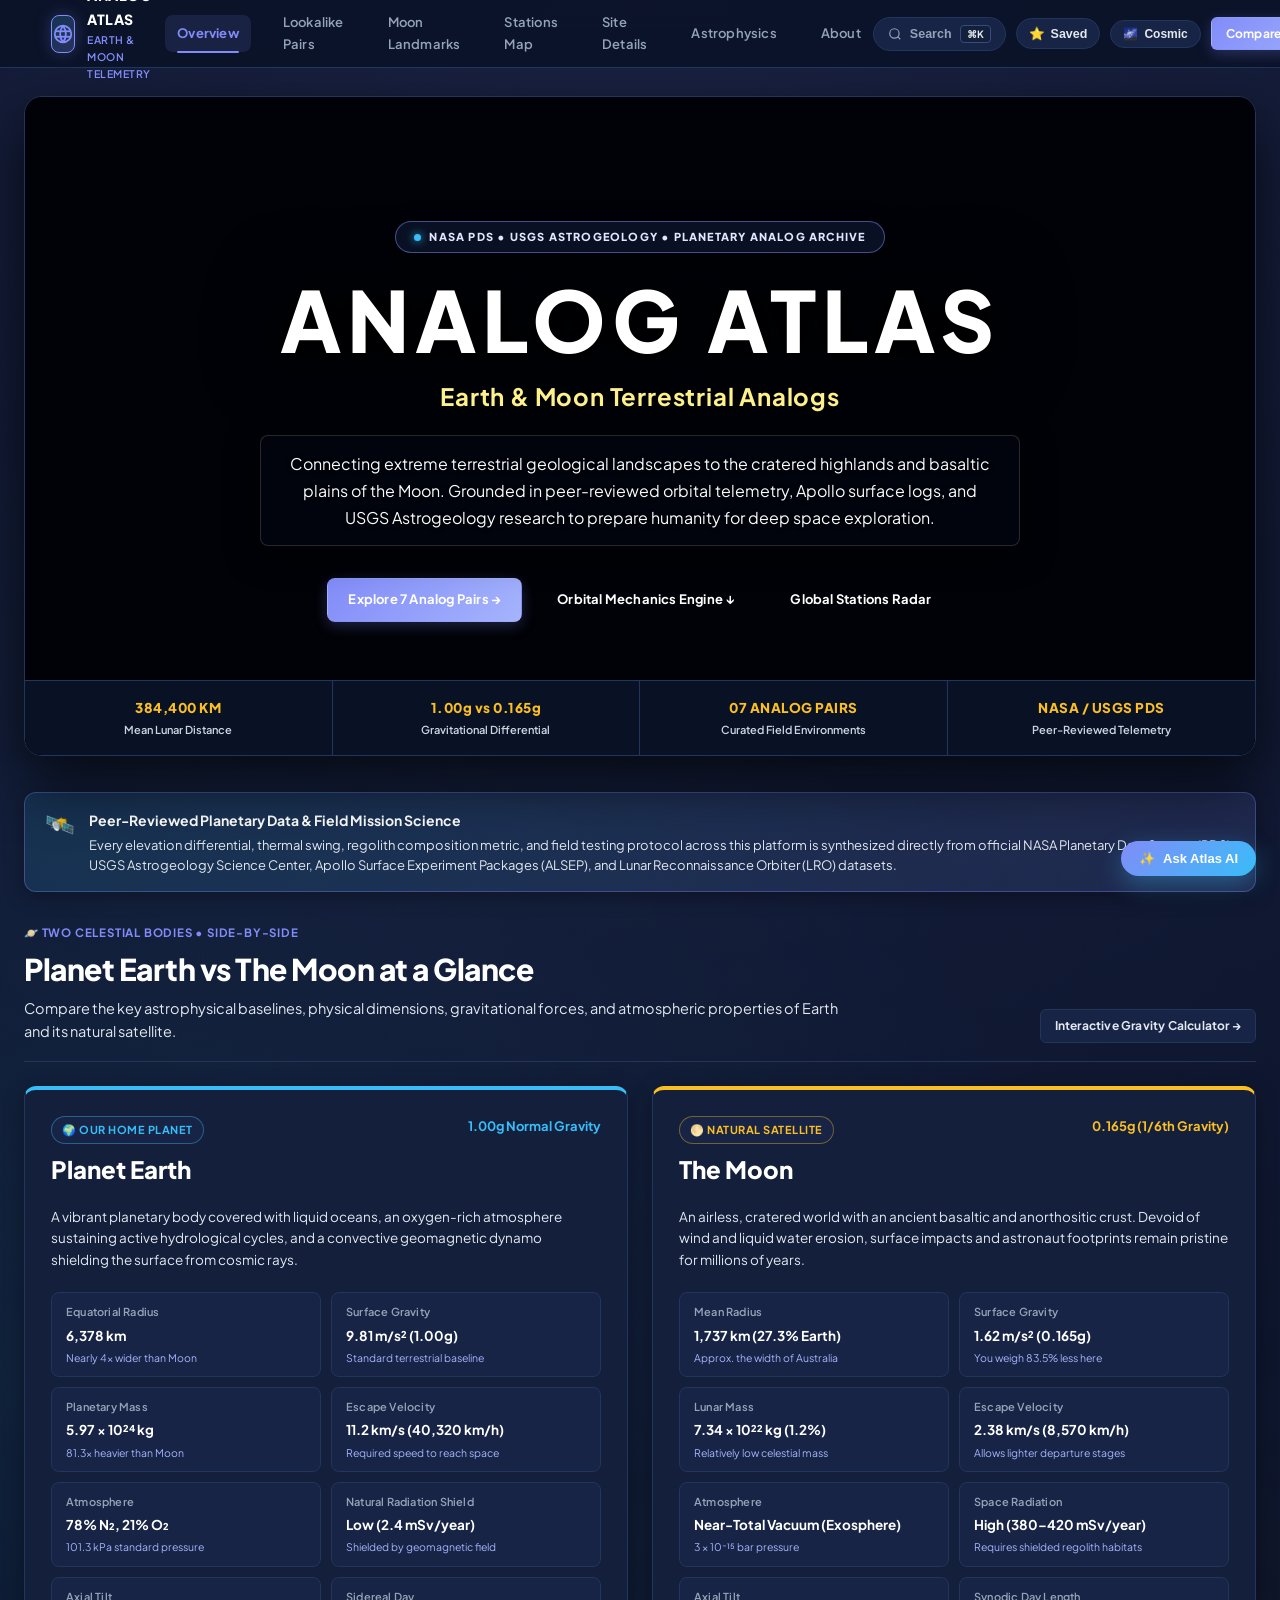
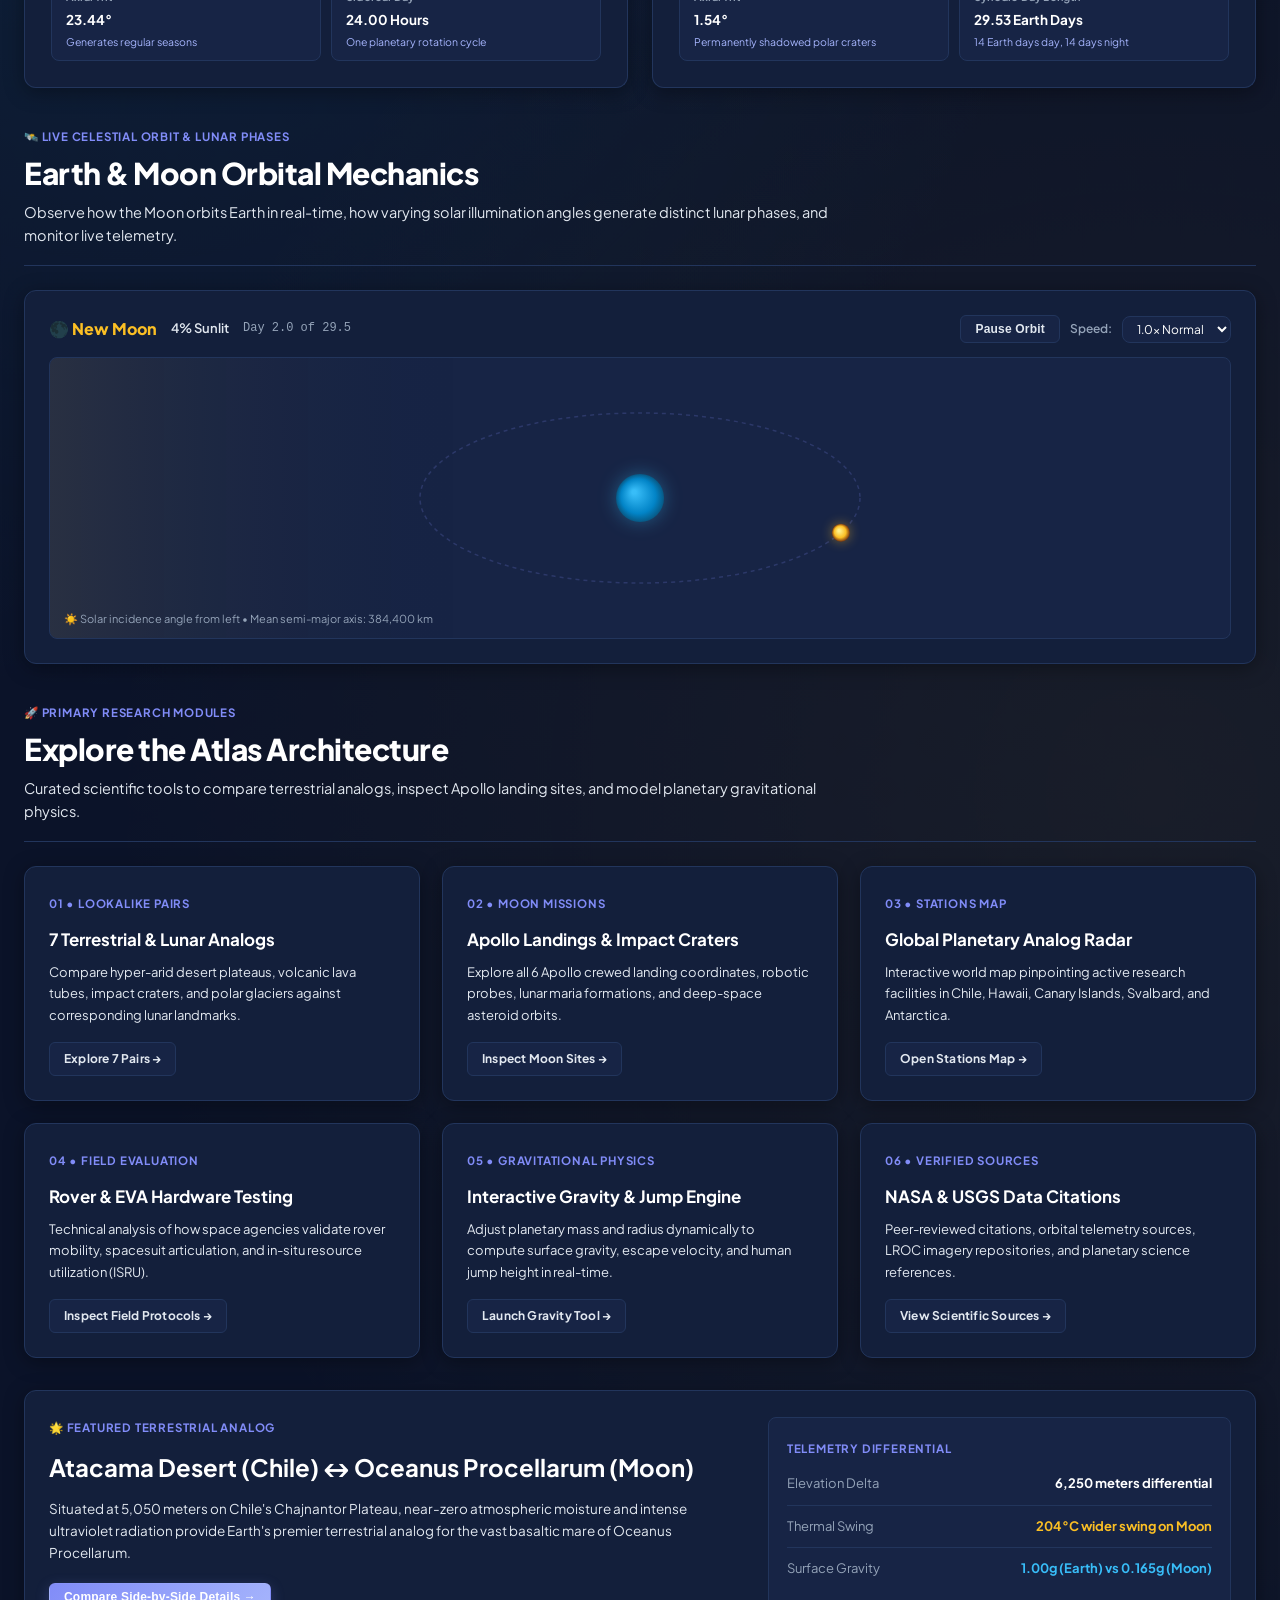
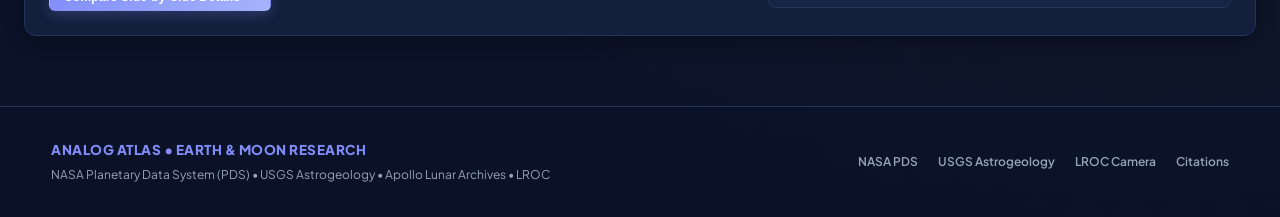
==== commit 337dce77: "vid added" ====
--- a/index.html
+++ b/index.html
@@ -3,7 +3,7 @@
 <head>
     <meta charset="utf-8">
     <meta name="viewport" content="width=device-width, initial-scale=1">
-    <title>Earth &amp; Moon Atlas — Orbital Editorial &amp; Comparative Telemetry</title>
+    <title>Analog Atlas — Earth &amp; Moon Terrestrial Analogs</title>
     <link rel="stylesheet" href="style.css">
 </head>
 <body>
@@ -20,8 +20,8 @@
                 </svg>
             </div>
             <div class="brand-text">
-                <b>EARTH &amp; MOON ATLAS</b>
-                <small>ORBITAL EDITORIAL</small>
+                <b>ANALOG ATLAS</b>
+                <small>EARTH &amp; MOON TELEMETRY</small>
             </div>
         </a>
         <nav>
@@ -34,9 +34,6 @@
             <a href="about.html">About</a>
         </nav>
         <div class="topbar-actions">
-            <button class="btn btn-ghost btn-sm btn-video-topbar" onclick="scrollToVideo(true)" title="Watch 60-Second Video Tour">
-                <span style="color: var(--amber);">▶</span> <span>Intro Video</span>
-            </button>
             <button class="theme-toggle-btn" onclick="cycleTheme()" title="Switch Theme">
                 <span>🎨</span> <span>Theme</span>
             </button>
@@ -45,321 +42,67 @@
     </header>
 
     <main>
-        <!-- Hero Section (Preserving Earth Image on Homepage as explicitly requested) -->
+        <!-- Cinematic Universe Hero (Spanning out Earth & Moon with Project Name) -->
         <section class="hero-panel">
-            <div class="hero-bg"></div>
+            <div class="hero-video-stage">
+                <video class="hero-video-element" autoplay muted loop playsinline preload="auto">
+                    <source src="v3.mp4" type="video/mp4">
+        
+                </video>
+                <div class="hero-cosmos-vignette"></div>
+            </div>
+
             <div class="hero-content">
-                <div class="hero-badge">
-                    <span>🌍 EXPLORING TWO WORLDS • EARTH &amp; THE MOON</span>
-                </div>
-                <h1 class="hero-title">Earth &amp; Moon Comparative Atlas</h1>
-                <p class="hero-subtitle">Discover how places on Earth help us explore the Moon — explained simply with verified NASA science.</p>
+                <div class="hero-research-badge">
+                    <span class="badge-dot"></span>
+                    <span>NASA PDS &bull; USGS ASTROGEOLOGY &bull; PLANETARY ANALOG ARCHIVE</span>
+                </div>
+                <h1 class="hero-title">ANALOG ATLAS</h1>
+                <p class="hero-subtitle">Earth &amp; Moon Terrestrial Analogs</p>
                 <p class="hero-desc">
-                    Ever wondered how astronauts train for lunar missions? By finding extreme places on Earth that look and feel just like the Moon. Explore side-by-side terrain matches, jump height simulators, and planetary facts grounded in NASA &amp; USGS orbital data.
+                    Connecting extreme terrestrial geological landscapes to the cratered highlands and basaltic plains of the Moon. Grounded in peer-reviewed orbital telemetry, Apollo surface logs, and USGS Astrogeology research to prepare humanity for deep space exploration.
                 </p>
                 <div class="hero-buttons">
-                    <button class="btn-video-hero" onclick="playVideoTour(true)">
-                        <span class="video-play-pulse">▶</span>
-                        <span>Watch 60-Sec Intro Video</span>
-                        <span class="video-pill-tag">Interactive</span>
-                    </button>
-                    <a href="compare.html" class="btn btn-primary">Explore 7 Lookalike Pairs &rarr;</a>
-                    <button class="btn btn-ghost" onclick="toggleAudioTour()" id="hero-audio-tour-btn" title="Listen to 30-second audio mission briefing">
-                        <span id="hero-audio-icon">🎧</span>
-                        <span id="hero-audio-text">30s Audio Briefing</span>
-                    </button>
-                    <a href="#quick-explainer" class="btn btn-ghost">What is an Analog? &darr;</a>
-                </div>
-            </div>
+                    <a href="compare.html" class="btn btn-primary">
+                        <span>Explore 7 Analog Pairs &rarr;</span>
+                    </a>
+                    <a href="#orbital-engine" class="btn hero-btn-ghost">
+                        <span>Orbital Mechanics Engine &darr;</span>
+                    </a>
+                    <a href="results.html" class="btn hero-btn-ghost">
+                        <span>Global Stations Radar</span>
+                    </a>
+                </div>
+            </div>
+
+            <!-- Invariant Telemetry Metric Bar -->
             <div class="feature-strip">
                 <div class="feature-strip-item">
                     <span>384,400 KM</span>
-                    <small>Average Distance to Moon</small>
+                    <small>Mean Lunar Distance</small>
                 </div>
                 <div class="feature-strip-item">
-                    <span>1/6th GRAVITY</span>
-                    <small>You Weigh 6× Less on Moon</small>
+                    <span>1.00g vs 0.165g</span>
+                    <small>Gravitational Differential</small>
                 </div>
                 <div class="feature-strip-item">
-                    <span>7 ANALOG PAIRS</span>
-                    <small>Earth vs Moon Lookalikes</small>
+                    <span>07 ANALOG PAIRS</span>
+                    <small>Curated Field Environments</small>
                 </div>
                 <div class="feature-strip-item">
-                    <span>6 APOLLO SITES</span>
-                    <small>Historic Moonwalks &amp; Rocks</small>
-                </div>
-                <div class="feature-strip-item">
-                    <span>NASA / USGS</span>
-                    <small>Verified Space Mission Data</small>
+                    <span>NASA / USGS PDS</span>
+                    <small>Peer-Reviewed Telemetry</small>
                 </div>
             </div>
         </section>
 
-        <!-- Introductory Video Tour & Mission Briefing Center -->
-        <section class="intro-video-section" id="intro-video-section">
-            <div class="video-section-header">
-                <div class="video-header-left">
-                    <span class="eyebrow-accent">🎬 60-SECOND INTRODUCTORY BRIEFING</span>
-                    <h2 class="video-section-title">Understand Earth &amp; Moon Analogs in 60 Seconds</h2>
-                    <p class="video-section-subtitle">
-                        Watch our interactive visual tour with synchronized narration, or explore authentic NASA spaceflight footage to see how Earth's extreme environments unlock deep space exploration.
-                    </p>
-                </div>
-                <div class="video-mode-tabs">
-                    <button class="video-tab-btn active" id="tab-interactive" onclick="switchVideoMode('interactive')">
-                        <span>🎙️ Interactive Narrated Tour</span>
-                    </button>
-                    <button class="video-tab-btn" id="tab-nasa" onclick="switchVideoMode('nasa')">
-                        <span>🚀 NASA Space Reel</span>
-                    </button>
-                    <button class="video-tab-btn" id="tab-guide" onclick="switchVideoMode('guide')">
-                        <span>💡 3-Step Quick Guide</span>
-                    </button>
-                </div>
-            </div>
-
-            <!-- Video Player Frame -->
-            <div class="video-player-container" id="video-player-frame">
-                <!-- 1. Interactive Video Tour Stage -->
-                <div class="video-interactive-stage" id="stage-interactive">
-                    <canvas id="video-canvas" class="video-canvas"></canvas>
-                    <div class="video-cinema-overlay"></div>
-
-                    <!-- HUD Top Bar -->
-                    <div class="video-hud-top">
-                        <div class="hud-badge">
-                            <span class="hud-dot live-blink"></span>
-                            <span id="video-hud-chapter">CH 01 • MISSION BRIEFING</span>
-                        </div>
-                        <div class="hud-telemetry" id="video-hud-telemetry">
-                            <span>LEO &rarr; LLO • DISTANCE: 384,400 KM</span>
-                        </div>
-                        <button class="hud-theater-btn" onclick="toggleTheaterMode()" title="Toggle Theater Mode">
-                            <span id="theater-icon">⛶</span> <span id="theater-text">Theater Mode</span>
-                        </button>
-                    </div>
-
-                    <!-- Dynamic Scene Card Overlay -->
-                    <div class="video-scene-overlay" id="video-scene-overlay">
-                        <!-- Injected by VideoTour -->
-                    </div>
-
-                    <!-- Center Big Play Button (shown when paused) -->
-                    <div class="video-center-play" id="video-center-play" onclick="toggleVideoPlay()">
-                        <div class="play-circle-glow">
-                            <svg width="34" height="34" viewBox="0 0 24 24" fill="currentColor">
-                                <polygon points="6 4 20 12 6 20 6 4"/>
-                            </svg>
-                        </div>
-                        <span>▶ Click to Play 60-Sec Tour</span>
-                    </div>
-
-                    <!-- Closed Captions HUD Bar -->
-                    <div class="video-caption-bar" id="video-caption-bar">
-                        <span class="caption-speaker">MISSION GUIDE:</span>
-                        <span class="caption-text" id="video-caption-text">Welcome to the Earth &amp; Moon Atlas. Discover how extreme places on Earth teach us to survive on the Moon.</span>
-                    </div>
-
-                    <!-- Bottom Controls Bar -->
-                    <div class="video-controls-bar">
-                        <div class="video-timeline-wrapper" onclick="seekVideoTimeline(event)" id="video-timeline" title="Click to seek">
-                            <div class="video-timeline-track">
-                                <div class="video-timeline-progress" id="video-progress"></div>
-                                <div class="chapter-marker" style="left: 0%;" title="01. The Mission"></div>
-                                <div class="chapter-marker" style="left: 20%;" title="02. 1g vs 1/6th Gravity"></div>
-                                <div class="chapter-marker" style="left: 40%;" title="03. 7 Lookalike Pairs"></div>
-                                <div class="chapter-marker" style="left: 60%;" title="04. Apollo Sites"></div>
-                                <div class="chapter-marker" style="left: 80%;" title="05. Simulators"></div>
-                            </div>
-                        </div>
-
-                        <div class="video-controls-row">
-                            <div class="controls-left">
-                                <button class="ctrl-btn" id="video-play-btn" onclick="toggleVideoPlay()" title="Play / Pause (Space)">
-                                    <span id="ctrl-play-icon">▶</span>
-                                </button>
-                                <button class="ctrl-btn" onclick="replayVideo()" title="Replay from start">
-                                    <span>↺</span>
-                                </button>
-                                <div class="video-time-display">
-                                    <span id="video-current-time">0:00</span> / <span>1:00</span>
-                                </div>
-                                <div class="audio-wave-visualizer" id="audio-wave" title="Voice Narration Status">
-                                    <span class="bar"></span><span class="bar"></span><span class="bar"></span><span class="bar"></span><span class="bar"></span>
-                                </div>
-                            </div>
-
-                            <div class="controls-center">
-                                <div class="chapter-pill-group">
-                                    <button class="ch-pill active" onclick="jumpToChapter(0)">1. Concept</button>
-                                    <button class="ch-pill" onclick="jumpToChapter(1)">2. Gravity</button>
-                                    <button class="ch-pill" onclick="jumpToChapter(2)">3. Lookalikes</button>
-                                    <button class="ch-pill" onclick="jumpToChapter(3)">4. Apollo</button>
-                                    <button class="ch-pill" onclick="jumpToChapter(4)">5. Simulators</button>
-                                </div>
-                            </div>
-
-                            <div class="controls-right">
-                                <button class="ctrl-btn" id="voice-toggle-btn" onclick="toggleVoiceNarration()" title="Mute/Unmute Voice Narration (M)">
-                                    <span id="voice-icon">🔊</span>
-                                </button>
-                                <button class="ctrl-btn active" id="captions-toggle-btn" onclick="toggleCaptions()" title="Toggle Captions (C)">
-                                    <span style="font-size:10px; font-weight:800; border:1px solid currentColor; padding:1px 3px; border-radius:3px;">CC</span>
-                                </button>
-                                <button class="ctrl-btn" onclick="cycleVideoSpeed()" id="speed-btn" title="Change Playback Speed">
-                                    <span>1.0×</span>
-                                </button>
-                                <button class="ctrl-btn" onclick="toggleTheaterMode()" title="Theater Mode (Esc)">
-                                    <span>⛶</span>
-                                </button>
-                            </div>
-                        </div>
-                    </div>
-                </div>
-
-                <!-- 2. NASA Space Reel Stage -->
-                <div class="video-nasa-stage" id="stage-nasa" style="display: none;">
-                    <iframe class="nasa-embed-frame" 
-                            src="https://www.youtube-nocookie.com/embed/RMINSD7MmT4?rel=0" 
-                            title="Apollo 11 First Moonwalk - Restored NASA Footage" 
-                            allow="accelerometer; autoplay; clipboard-write; encrypted-media; gyroscope; picture-in-picture" 
-                            allowfullscreen></iframe>
-                    <div style="display: flex; justify-content: space-between; align-items: center; padding-top: 10px; font-size: 12px; color: var(--muted); flex-wrap: wrap; gap: 8px;">
-                        <span>🚀 Official NASA Public Domain Mission Footage &bull; Apollo 11 Lunar Surface Walk</span>
-                        <a href="https://images.nasa.gov" target="_blank" rel="noopener" style="color: var(--accent-light); font-weight: 600;">Visit NASA Image &amp; Video Library &rarr;</a>
-                    </div>
-                </div>
-
-                <!-- 3. 3-Step Quick Guide Stage (Inside Frame) -->
-                <div class="video-guide-stage" id="stage-guide" style="display: none; padding: 24px; height: 100%; overflow-y: auto;">
-                    <div style="text-align: center; max-width: 650px; margin: 0 auto 20px;">
-                        <span class="eyebrow-accent">💡 QUICK ONBOARDING GUIDE</span>
-                        <h3 style="font-size: 20px; color: #fff; margin: 6px 0;">3 Steps to Mastering Earth &amp; Moon Atlas</h3>
-                    </div>
-                    <div class="onboarding-grid" style="margin: 0;">
-                        <div class="onboarding-card">
-                            <div class="onboarding-icon-wrap" style="background: rgba(56, 189, 248, 0.15); color: var(--blue);">🌍</div>
-                            <div class="onboarding-badge">STEP 1 • DISCOVER</div>
-                            <h3>What is an Analog?</h3>
-                            <p>Deserts, volcanic caves, and impact craters on Earth that closely mirror the geology and harshness of the Moon.</p>
-                            <div class="onboarding-footer">
-                                <a href="compare.html" class="onboarding-link">See 7 Pairs &rarr;</a>
-                            </div>
-                        </div>
-                        <div class="onboarding-card">
-                            <div class="onboarding-icon-wrap" style="background: rgba(251, 191, 36, 0.15); color: var(--amber);">🧑‍🚀</div>
-                            <div class="onboarding-badge">STEP 2 • TRAIN</div>
-                            <h3>Why Earth?</h3>
-                            <p>NASA &amp; ESA test rovers, spacesuit joints, and oxygen extraction right here before spending billions launching into space.</p>
-                            <div class="onboarding-footer">
-                                <a href="location.html" class="onboarding-link">Testing Sites &rarr;</a>
-                            </div>
-                        </div>
-                        <div class="onboarding-card">
-                            <div class="onboarding-icon-wrap" style="background: rgba(129, 140, 248, 0.15); color: var(--accent);">🔬</div>
-                            <div class="onboarding-badge">STEP 3 • EXPERIMENT</div>
-                            <h3>Explore Tools</h3>
-                            <p>Calculate your jump height in 1/6th gravity, observe the real-time Moon orbit, and view Apollo landing archives.</p>
-                            <div class="onboarding-footer">
-                                <a href="methodology.html" class="onboarding-link">Gravity Tool &rarr;</a>
-                            </div>
-                        </div>
-                    </div>
-                </div>
-            </div>
-
-            <!-- Dynamic Action Bar Synced with Video Chapter -->
-            <div class="video-jump-bar" id="video-jump-bar">
-                <div class="jump-info">
-                    <span id="jump-tag">CURRENT CHAPTER:</span>
-                    <b id="jump-title">Earth &amp; Moon Analog Science</b>
-                    <span id="jump-desc">Learn how extreme earthly landscapes simulate lunar missions.</span>
-                </div>
-                <a id="jump-action-btn" href="compare.html" class="btn btn-primary btn-sm">
-                    Explore 7 Lookalike Pairs &rarr;
-                </a>
-            </div>
-        </section>
-
-        <!-- 3-Step Quick Explainer Onboarding Section -->
-        <section class="onboarding-guide-section" id="quick-explainer">
-            <div style="text-align: center; max-width: 680px; margin: 0 auto 24px;">
-                <span class="eyebrow-accent">💡 NEW TO EARTH ANALOGS?</span>
-                <h2 style="font-size: 26px; font-weight: 800; margin: 6px 0 8px;">What This Platform is All About</h2>
-                <p style="color: var(--text-dim); font-size: 14px;">Everything you need to know in three quick, easy-to-understand concepts:</p>
-            </div>
-            <div class="onboarding-grid">
-                <div class="onboarding-card">
-                    <div class="onboarding-icon-wrap" style="background: rgba(56, 189, 248, 0.15); color: var(--blue);">🌍</div>
-                    <div class="onboarding-badge">STEP 1 • DISCOVER</div>
-                    <h3>What is an Earth Analog?</h3>
-                    <p>
-                        An "Earth Analog" is a location on our planet whose geology, climate, or rock chemistry mirrors another world. Chile’s dry Atacama Desert mimics volcanic lunar plains, and Spanish lava caves mirror subsurface moon shelters!
-                    </p>
-                    <div class="onboarding-footer">
-                        <a href="compare.html" class="onboarding-link">See 7 Lookalike Pairs &rarr;</a>
-                    </div>
-                </div>
-
-                <div class="onboarding-card">
-                    <div class="onboarding-icon-wrap" style="background: rgba(251, 191, 36, 0.15); color: var(--amber);">🧑‍🚀</div>
-                    <div class="onboarding-badge">STEP 2 • TRAIN</div>
-                    <h3>Why Do Space Agencies Use Them?</h3>
-                    <p>
-                        Launching rockets is risky and costs billions. NASA, ESA, and JAXA test robot rover wheels, pressurized spacesuits, drilling tools, and life support systems in Earth's extreme deserts and caves to prevent fatal mission failures.
-                    </p>
-                    <div class="onboarding-footer">
-                        <a href="location.html" class="onboarding-link">Inspect Field Test Sites &rarr;</a>
-                    </div>
-                </div>
-
-                <div class="onboarding-card">
-                    <div class="onboarding-icon-wrap" style="background: rgba(129, 140, 248, 0.15); color: var(--accent);">🔬</div>
-                    <div class="onboarding-badge">STEP 3 • EXPERIMENT</div>
-                    <h3>What Can You Do on This Site?</h3>
-                    <p>
-                        Explore side-by-side satellite comparisons, test how high you could jump in the Moon’s 1/6th gravity, watch live orbital motion, and inspect Apollo moon landing archives—all powered by real NASA and USGS scientific telemetry!
-                    </p>
-                    <div class="onboarding-footer">
-                        <a href="methodology.html" class="onboarding-link">Try Gravity Simulator &rarr;</a>
-                    </div>
-                </div>
-            </div>
-        </section>
-
-        <!-- 10-Second Concept Demo Switcher -->
-        <section class="concept-demo-box">
-            <div class="concept-demo-header">
-                <div>
-                    <span class="eyebrow-accent">⚡ 10-SECOND CONCEPT DEMO</span>
-                    <h3 style="font-size: 19px; margin-top: 4px;">See Earth &amp; Moon Lookalikes Side-by-Side</h3>
-                    <p style="color: var(--text-dim); font-size: 13px;">Click a pair below to see why NASA tests lunar equipment in these specific Earth locations:</p>
-                </div>
-                <div class="concept-tabs-row">
-                    <button class="concept-tab-btn active" data-key="atacama" onclick="selectConceptDemo('atacama')">
-                        🏜️ Atacama vs Ocean of Storms
-                    </button>
-                    <button class="concept-tab-btn" data-key="lanzarote" onclick="selectConceptDemo('lanzarote')">
-                        🌋 Lanzarote vs Marius Hills
-                    </button>
-                    <button class="concept-tab-btn" data-key="polar" onclick="selectConceptDemo('polar')">
-                        ❄️ McMurdo vs Shackleton Crater
-                    </button>
-                </div>
-            </div>
-
-            <div id="concept-demo-display">
-                <!-- Dynamically populated by assets/video-tour.js -->
-            </div>
-        </section>
-
-        <!-- Friendly Beginner Guide Banner -->
+        <!-- Scientific Data Integrity Banner -->
         <div class="beginner-guide-banner">
-            <div class="beginner-guide-icon">💡</div>
+            <div class="beginner-guide-icon">🛰️</div>
             <div>
-                <h4>Grounded in Real Space Agency Mission Archives</h4>
+                <h4>Peer-Reviewed Planetary Data &amp; Field Mission Science</h4>
                 <p>
-                    Every number, elevation metric, temperature swing, and rover test protocol on this platform is cited directly from official NASA Planetary Data System (PDS), USGS Astrogeology, Apollo Surface Logs, and ESA Planetary Science Archives.
+                    Every elevation differential, thermal swing, regolith composition metric, and field testing protocol across this platform is synthesized directly from official NASA Planetary Data System (PDS), USGS Astrogeology Science Center, Apollo Surface Experiment Packages (ALSEP), and Lunar Reconnaissance Orbiter (LRO) datasets.
                 </p>
             </div>
         </div>
@@ -369,7 +112,7 @@
             <div>
                 <span class="eyebrow-accent">🪐 TWO CELESTIAL BODIES • SIDE-BY-SIDE</span>
                 <h1>Planet Earth vs The Moon at a Glance</h1>
-                <p>Compare the key facts, size, gravity, and atmospheres of our home planet and its closest celestial neighbor.</p>
+                <p>Compare the key astrophysical baselines, physical dimensions, gravitational forces, and atmospheric properties of Earth and its natural satellite.</p>
             </div>
             <a href="methodology.html" class="btn btn-ghost btn-sm">Interactive Gravity Calculator &rarr;</a>
         </div>
@@ -385,48 +128,48 @@
                     <span style="font-weight: 700; font-size: 13px; color: var(--blue);">1.00g Normal Gravity</span>
                 </div>
                 <p class="sphere-desc">
-                    A vibrant blue marble covered with deep oceans, an oxygen-rich atmosphere that sustains life, and an active magnetic field that shields us from harmful solar radiation.
+                    A vibrant planetary body covered with liquid oceans, an oxygen-rich atmosphere sustaining active hydrological cycles, and a convective geomagnetic dynamo shielding the surface from cosmic rays.
                 </p>
                 <div class="sphere-metrics-table">
                     <div class="metric-cell">
-                        <span>Equatorial Radius (Size)</span>
+                        <span>Equatorial Radius</span>
                         <b>6,378 km</b>
                         <small>Nearly 4× wider than Moon</small>
                     </div>
                     <div class="metric-cell">
                         <span>Surface Gravity</span>
                         <b>9.81 m/s² (1.00g)</b>
-                        <small>Our normal Earth weight</small>
+                        <small>Standard terrestrial baseline</small>
                     </div>
                     <div class="metric-cell">
                         <span>Planetary Mass</span>
                         <b>5.97 × 10²⁴ kg</b>
-                        <small>81× heavier than the Moon</small>
-                    </div>
-                    <div class="metric-cell">
-                        <span>Speed to Reach Space</span>
-                        <b>11.2 km/s (40,300 km/h)</b>
-                        <small>Escape velocity threshold</small>
+                        <small>81.3× heavier than Moon</small>
+                    </div>
+                    <div class="metric-cell">
+                        <span>Escape Velocity</span>
+                        <b>11.2 km/s (40,320 km/h)</b>
+                        <small>Required speed to reach space</small>
                     </div>
                     <div class="metric-cell">
                         <span>Atmosphere</span>
-                        <b>78% Nitrogen, 21% Oxygen</b>
-                        <small>Full breathable air pressure</small>
+                        <b>78% N₂, 21% O₂</b>
+                        <small>101.3 kPa standard pressure</small>
                     </div>
                     <div class="metric-cell">
                         <span>Natural Radiation Shield</span>
                         <b>Low (2.4 mSv/year)</b>
-                        <small>Protected by magnetic field</small>
-                    </div>
-                    <div class="metric-cell">
-                        <span>Axial Tilt (Seasons)</span>
+                        <small>Shielded by geomagnetic field</small>
+                    </div>
+                    <div class="metric-cell">
+                        <span>Axial Tilt</span>
                         <b>23.44°</b>
-                        <small>Gives Earth summer &amp; winter</small>
-                    </div>
-                    <div class="metric-cell">
-                        <span>Day Length</span>
-                        <b>24 Hours</b>
-                        <small>One full day/night rotation</small>
+                        <small>Generates regular seasons</small>
+                    </div>
+                    <div class="metric-cell">
+                        <span>Sidereal Day</span>
+                        <b>24.00 Hours</b>
+                        <small>One planetary rotation cycle</small>
                     </div>
                 </div>
             </div>
@@ -441,59 +184,59 @@
                     <span style="font-weight: 700; font-size: 13px; color: var(--amber);">0.165g (1/6th Gravity)</span>
                 </div>
                 <p class="sphere-desc">
-                    A timeless, crater-covered world with no air and no weather. Because there is no wind or water erosion, footprints left by Apollo astronauts over 50 years ago remain untouched.
+                    An airless, cratered world with an ancient basaltic and anorthositic crust. Devoid of wind and liquid water erosion, surface impacts and astronaut footprints remain pristine for millions of years.
                 </p>
                 <div class="sphere-metrics-table">
                     <div class="metric-cell">
-                        <span>Mean Radius (Size)</span>
-                        <b>1,737 km (27% of Earth)</b>
-                        <small>Roughly the width of Australia</small>
+                        <span>Mean Radius</span>
+                        <b>1,737 km (27.3% Earth)</b>
+                        <small>Approx. the width of Australia</small>
                     </div>
                     <div class="metric-cell">
                         <span>Surface Gravity</span>
                         <b>1.62 m/s² (0.165g)</b>
-                        <small>You weigh 6× less here!</small>
+                        <small>You weigh 83.5% less here</small>
                     </div>
                     <div class="metric-cell">
                         <span>Lunar Mass</span>
                         <b>7.34 × 10²² kg (1.2%)</b>
-                        <small>Light celestial body</small>
-                    </div>
-                    <div class="metric-cell">
-                        <span>Speed to Reach Space</span>
+                        <small>Relatively low celestial mass</small>
+                    </div>
+                    <div class="metric-cell">
+                        <span>Escape Velocity</span>
                         <b>2.38 km/s (8,570 km/h)</b>
-                        <small>Much easier to launch rockets!</small>
+                        <small>Allows lighter departure stages</small>
                     </div>
                     <div class="metric-cell">
                         <span>Atmosphere</span>
-                        <b>Near-Total Vacuum</b>
-                        <small>No air to breathe or trap heat</small>
+                        <b>Near-Total Vacuum (Exosphere)</b>
+                        <small>3 × 10⁻¹⁵ bar pressure</small>
                     </div>
                     <div class="metric-cell">
                         <span>Space Radiation</span>
-                        <b>High (380–420 mSv/yr)</b>
-                        <small>Astronauts need shielded bases</small>
+                        <b>High (380–420 mSv/year)</b>
+                        <small>Requires shielded regolith habitats</small>
                     </div>
                     <div class="metric-cell">
                         <span>Axial Tilt</span>
                         <b>1.54°</b>
-                        <small>Permanent shadows in craters</small>
-                    </div>
-                    <div class="metric-cell">
-                        <span>Day Length</span>
-                        <b>29.5 Earth Days</b>
-                        <small>2 weeks of sun, 2 weeks night</small>
+                        <small>Permanently shadowed polar craters</small>
+                    </div>
+                    <div class="metric-cell">
+                        <span>Synodic Day Length</span>
+                        <b>29.53 Earth Days</b>
+                        <small>14 Earth days day, 14 days night</small>
                     </div>
                 </div>
             </div>
         </section>
 
-        <!-- Interactive Orbit & Moon Phases Simulator (Apple-Inspired Canvas Showcase) -->
-        <div class="page-heading">
+        <!-- Section 2: Interactive Orbit & Moon Phases Engine -->
+        <div class="page-heading" id="orbital-engine">
             <div>
                 <span class="eyebrow-accent">🛰️ LIVE CELESTIAL ORBIT &amp; LUNAR PHASES</span>
                 <h1>Earth &amp; Moon Orbital Mechanics</h1>
-                <p>Observe how the Moon orbits Earth in real-time, how sunlight angles create lunar phases, and see live telemetry updates.</p>
+                <p>Observe how the Moon orbits Earth in real-time, how varying solar illumination angles generate distinct lunar phases, and monitor live telemetry.</p>
             </div>
         </div>
 
@@ -517,97 +260,97 @@
             <div style="background: var(--card-surface); border-radius: var(--radius-sm); border: 1px solid var(--line); overflow: hidden; position: relative;">
                 <canvas id="orbit-canvas" style="width: 100%; height: 280px; display: block;"></canvas>
                 <div style="position: absolute; bottom: 10px; left: 14px; font-size: 11px; color: var(--muted); pointer-events: none;">
-                    ☀️ Sunlight direction from left &bull; Orbit distance: ~384,400 km
+                    ☀️ Solar incidence angle from left &bull; Mean semi-major axis: 384,400 km
                 </div>
             </div>
         </section>
 
-        <!-- Section 2: Core Platform Navigation Grid -->
+        <!-- Section 3: Core Research Navigation Modules -->
         <div class="page-heading">
             <div>
-                <span class="eyebrow-accent">🚀 INTERACTIVE MODULES</span>
-                <h1>Explore the Earth &amp; Moon Dashboard</h1>
-                <p>Everything is easy to navigate — compare lookalike terrain, browse Apollo moonwalk photos, or test our live physics tools.</p>
+                <span class="eyebrow-accent">🚀 PRIMARY RESEARCH MODULES</span>
+                <h1>Explore the Atlas Architecture</h1>
+                <p>Curated scientific tools to compare terrestrial analogs, inspect Apollo landing sites, and model planetary gravitational physics.</p>
             </div>
         </div>
 
         <div class="grid-three">
             <a class="card" href="compare.html">
                 <span class="eyebrow-accent">01 • LOOKALIKE PAIRS</span>
-                <h3 style="margin: 8px 0;">7 Side-by-Side Earth &amp; Moon Pairs</h3>
+                <h3 style="margin: 8px 0;">7 Terrestrial &amp; Lunar Analogs</h3>
                 <p style="color: var(--text-dim); font-size: 13px; margin-bottom: 16px;">
-                    See extreme Earth mountains, deep ocean trenches, and volcanic caves matched directly with their lunar counterparts.
-                </p>
-                <span class="btn btn-ghost btn-sm">Explore Pairs &rarr;</span>
+                    Compare hyper-arid desert plateaus, volcanic lava tubes, impact craters, and polar glaciers against corresponding lunar landmarks.
+                </p>
+                <span class="btn btn-ghost btn-sm">Explore 7 Pairs &rarr;</span>
             </a>
 
             <a class="card" href="explore.html">
                 <span class="eyebrow-accent">02 • MOON MISSIONS</span>
-                <h3 style="margin: 8px 0;">Apollo Landings &amp; Giant Craters</h3>
+                <h3 style="margin: 8px 0;">Apollo Landings &amp; Impact Craters</h3>
                 <p style="color: var(--text-dim); font-size: 13px; margin-bottom: 16px;">
-                    Explore all 6 Apollo crewed landing sites, robotic probes, ancient lava plains, and nearby deep-space asteroids.
-                </p>
-                <span class="btn btn-ghost btn-sm">Explore Moon Sites &rarr;</span>
+                    Explore all 6 Apollo crewed landing coordinates, robotic probes, lunar maria formations, and deep-space asteroid orbits.
+                </p>
+                <span class="btn btn-ghost btn-sm">Inspect Moon Sites &rarr;</span>
             </a>
 
             <a class="card" href="results.html">
-                <span class="eyebrow-accent">03 • WORLD MAP</span>
-                <h3 style="margin: 8px 0;">Global Testing Stations Map</h3>
+                <span class="eyebrow-accent">03 • STATIONS MAP</span>
+                <h3 style="margin: 8px 0;">Global Planetary Analog Radar</h3>
                 <p style="color: var(--text-dim); font-size: 13px; margin-bottom: 16px;">
-                    Interactive world map highlighting testing stations in Hawaii, Chile, Canary Islands, Svalbard, and Antarctica.
-                </p>
-                <span class="btn btn-ghost btn-sm">Open World Map &rarr;</span>
+                    Interactive world map pinpointing active research facilities in Chile, Hawaii, Canary Islands, Svalbard, and Antarctica.
+                </p>
+                <span class="btn btn-ghost btn-sm">Open Stations Map &rarr;</span>
             </a>
 
             <a class="card" href="location.html">
                 <span class="eyebrow-accent">04 • FIELD EVALUATION</span>
-                <h3 style="margin: 8px 0;">Rover &amp; Spacesuit Testing Sites</h3>
+                <h3 style="margin: 8px 0;">Rover &amp; EVA Hardware Testing</h3>
                 <p style="color: var(--text-dim); font-size: 13px; margin-bottom: 16px;">
-                    Take a deep-dive look into how scientists test robot wheels, suit mobility, and lunar oxygen extraction in the desert.
-                </p>
-                <span class="btn btn-ghost btn-sm">Inspect Site Details &rarr;</span>
+                    Technical analysis of how space agencies validate rover mobility, spacesuit articulation, and in-situ resource utilization (ISRU).
+                </p>
+                <span class="btn btn-ghost btn-sm">Inspect Field Protocols &rarr;</span>
             </a>
 
             <a class="card" href="methodology.html">
-                <span class="eyebrow-accent">05 • FUN PHYSICS</span>
-                <h3 style="margin: 8px 0;">Live Gravity &amp; Weight Calculator</h3>
+                <span class="eyebrow-accent">05 • GRAVITATIONAL PHYSICS</span>
+                <h3 style="margin: 8px 0;">Interactive Gravity &amp; Jump Engine</h3>
                 <p style="color: var(--text-dim); font-size: 13px; margin-bottom: 16px;">
-                    Adjust planet size and mass to instantly see how much you would weigh and how high you could jump on other worlds.
-                </p>
-                <span class="btn btn-ghost btn-sm">Try Physics Engine &rarr;</span>
+                    Adjust planetary mass and radius dynamically to compute surface gravity, escape velocity, and human jump height in real-time.
+                </p>
+                <span class="btn btn-ghost btn-sm">Launch Gravity Tool &rarr;</span>
             </a>
 
             <a class="card" href="about.html">
                 <span class="eyebrow-accent">06 • VERIFIED SOURCES</span>
-                <h3 style="margin: 8px 0;">NASA &amp; USGS Science Archives</h3>
+                <h3 style="margin: 8px 0;">NASA &amp; USGS Data Citations</h3>
                 <p style="color: var(--text-dim); font-size: 13px; margin-bottom: 16px;">
-                    All coordinates, elevation numbers, and temperatures come directly from official NASA and European Space Agency datasets.
+                    Peer-reviewed citations, orbital telemetry sources, LROC imagery repositories, and planetary science references.
                 </p>
                 <span class="btn btn-ghost btn-sm">View Scientific Sources &rarr;</span>
             </a>
         </div>
 
-        <!-- Featured Analog Highlight Strip -->
+        <!-- Section 4: Featured Analog Spotlight -->
         <section class="card" style="margin-top: 32px; display: grid; grid-template-columns: 1.2fr 0.8fr; gap: 24px; align-items: center;">
             <div>
-                <span class="eyebrow-accent">🌟 FEATURED LOOKALIKE SPOTLIGHT</span>
-                <h2 style="font-size: 24px; margin: 6px 0 10px;">Atacama Desert (Chile) &harr; Ocean of Storms (Moon)</h2>
+                <span class="eyebrow-accent">🌟 FEATURED TERRESTRIAL ANALOG</span>
+                <h2 style="font-size: 24px; margin: 6px 0 10px;">Atacama Desert (Chile) &harr; Oceanus Procellarum (Moon)</h2>
                 <p style="color: var(--text-dim); font-size: 13.5px; line-height: 1.65; margin-bottom: 18px;">
-                    High up at 5,050 meters on the Chajnantor Plateau in Chile, the air has almost zero humidity and intense UV radiation. It is the closest thing on Earth to walking on the massive volcanic plains of the Moon's Ocean of Storms!
+                    Situated at 5,050 meters on Chile's Chajnantor Plateau, near-zero atmospheric moisture and intense ultraviolet radiation provide Earth's premier terrestrial analog for the vast basaltic mare of Oceanus Procellarum.
                 </p>
                 <button class="btn btn-primary btn-sm" onclick="openDifferentialModal('pair-hyper-arid-plains')">
                     Compare Side-by-Side Details &rarr;
                 </button>
             </div>
             <div style="background: var(--card-surface); border: 1px solid var(--line); border-radius: var(--radius-sm); padding: 18px;">
-                <span class="eyebrow-accent" style="color: var(--accent);">QUICK COMPARISON</span>
+                <span class="eyebrow-accent" style="color: var(--accent);">TELEMETRY DIFFERENTIAL</span>
                 <div style="display: flex; justify-content: space-between; padding: 10px 0; border-bottom: 1px solid var(--line); font-size: 13px;">
-                    <span style="color: var(--muted);">Elevation Difference</span>
-                    <b style="font-weight: 700;">6,250 meters delta</b>
+                    <span style="color: var(--muted);">Elevation Delta</span>
+                    <b style="font-weight: 700;">6,250 meters differential</b>
                 </div>
                 <div style="display: flex; justify-content: space-between; padding: 10px 0; border-bottom: 1px solid var(--line); font-size: 13px;">
-                    <span style="color: var(--muted);">Temperature Swing</span>
-                    <b style="color: var(--amber); font-weight: 700;">204°C wider swing on Moon!</b>
+                    <span style="color: var(--muted);">Thermal Swing</span>
+                    <b style="color: var(--amber); font-weight: 700;">204°C wider swing on Moon</b>
                 </div>
                 <div style="display: flex; justify-content: space-between; padding: 10px 0; font-size: 13px;">
                     <span style="color: var(--muted);">Surface Gravity</span>
@@ -621,8 +364,8 @@
     <footer>
         <div class="footer-inner">
             <div class="footer-left">
-                <b>EARTH &amp; MOON ATLAS • ORBITAL EDITORIAL</b>
-                <p>Built with verified data from NASA Planetary Data System (PDS), USGS Astrogeology &amp; Apollo Archives.</p>
+                <b>ANALOG ATLAS • EARTH &amp; MOON RESEARCH</b>
+                <p>NASA Planetary Data System (PDS) &bull; USGS Astrogeology &bull; Apollo Lunar Archives &bull; LROC</p>
             </div>
             <div class="footer-links">
                 <a href="https://pds.nasa.gov" target="_blank" rel="noopener">NASA PDS</a>
@@ -635,16 +378,18 @@
 
     <script src="assets/data.js"></script>
     <script src="assets/app.js"></script>
-    <script src="assets/video-tour.js"></script>
     <script>
-        // Interactive Orbit & Moon Phase Canvas
+        // ==========================================================================
+        // INTERACTIVE ORBIT & MOON PHASE SIMULATOR
+        // ==========================================================================
         let orbitAngle = 0;
         let orbitSpeed = 0.015;
         let orbitPlaying = true;
 
         function toggleOrbitPlay() {
             orbitPlaying = !orbitPlaying;
-            document.getElementById('orbit-play-btn').textContent = orbitPlaying ? 'Pause Orbit' : 'Resume Orbit';
+            const btn = document.getElementById('orbit-play-btn');
+            if (btn) btn.textContent = orbitPlaying ? 'Pause Orbit' : 'Resume Orbit';
         }
 
         function setOrbitSpeed(val) {
@@ -748,6 +493,10 @@
 
         document.addEventListener('DOMContentLoaded', () => {
             initOrbitSimulation();
+            const heroVid = document.querySelector('.hero-video-element');
+            if (heroVid) {
+                heroVid.play().catch(() => {});
+            }
         });
     </script>
 </body>
--- a/style.css
+++ b/style.css
@@ -413,8 +413,11 @@
 /* ==========================================================================
    HERO SECTION
    ========================================================================== */
+/* ==========================================================================
+   ANALOG ATLAS — CINEMATIC UNIVERSE HERO (EARTH & MOON SPANNING OUT)
+   ========================================================================== */
 .hero-panel {
-    min-height: 560px;
+    min-height: 660px;
     position: relative;
     border-radius: var(--radius-lg);
     overflow: hidden;
@@ -422,77 +425,129 @@
     display: flex;
     flex-direction: column;
     justify-content: center;
+    align-items: center;
     text-align: center;
-    background: #000000;
+    background: #000207;
     margin-bottom: 36px;
-    box-shadow: var(--shadow-hover);
-}
-
-.hero-bg {
+    box-shadow: 0 24px 60px rgba(0, 0, 0, 0.7);
+}
+
+.hero-video-stage {
     position: absolute;
     inset: 0;
-    background-image: 
-        linear-gradient(0deg, rgba(11, 19, 41, 0.95) 0%, rgba(11, 19, 41, 0.45) 50%, rgba(11, 19, 41, 0.8) 100%),
-        url('https://images.unsplash.com/photo-1462331940025-496dfbfc7564?auto=format&fit=crop&w=1800&q=90');
-    background-position: center 30%;
-    background-size: cover;
-    opacity: 0.95;
-}
-
-[data-theme="light"] .hero-bg {
-    background-image: 
-        linear-gradient(0deg, rgba(15, 23, 42, 0.92) 0%, rgba(15, 23, 42, 0.4) 50%, rgba(15, 23, 42, 0.75) 100%),
-        url('https://images.unsplash.com/photo-1462331940025-496dfbfc7564?auto=format&fit=crop&w=1800&q=90');
+    overflow: hidden;
+    z-index: 1;
+    pointer-events: none;
+}
+
+.hero-video-element {
+    width: 100%;
+    height: 100%;
+    object-fit: cover;
+    opacity: 1;
+    filter: contrast(1.05) brightness(1.02);
+    transition: opacity 0.5s ease;
+}
+
+.hero-cosmos-canvas {
+    position: absolute;
+    inset: 0;
+    width: 100%;
+    height: 100%;
+    z-index: 2;
+    pointer-events: none;
+    display: none; /* Video is primary visual; canvas hidden so it does not obstruct the video */
+}
+
+.hero-cosmos-vignette {
+    position: absolute;
+    inset: 0;
+    background: 
+        radial-gradient(circle at 50% 50%, transparent 35%, rgba(0, 2, 7, 0.35) 75%, rgba(0, 2, 7, 0.75) 100%),
+        linear-gradient(180deg, rgba(0, 2, 7, 0.3) 0%, transparent 30%, transparent 65%, rgba(0, 2, 7, 0.8) 100%);
+    z-index: 3;
+    pointer-events: none;
 }
 
 .hero-content {
     position: relative;
-    z-index: 2;
-    padding: 70px 24px 85px;
-    max-width: 960px;
+    z-index: 4;
+    padding: 85px 24px 95px;
+    max-width: 920px;
     margin: 0 auto;
-}
-
-.hero-badge {
+    display: flex;
+    flex-direction: column;
+    align-items: center;
+    text-align: center;
+    animation: heroFadeIn 1s cubic-bezier(0.16, 1, 0.3, 1) forwards;
+}
+
+@keyframes heroFadeIn {
+    0% { opacity: 0; transform: translateY(16px) scale(0.98); }
+    100% { opacity: 1; transform: translateY(0) scale(1); }
+}
+
+.hero-research-badge {
     display: inline-flex;
     align-items: center;
     gap: 8px;
-    padding: 6px 16px;
-    border-radius: 20px;
-    background: rgba(19, 31, 59, 0.9);
-    border: 1px solid var(--accent);
-    color: var(--accent-light);
-    font-size: 12px;
+    padding: 6px 18px;
+    border-radius: 30px;
+    background: rgba(11, 19, 41, 0.85);
+    border: 1px solid rgba(129, 140, 248, 0.5);
+    color: #e0e7ff;
+    font-size: 11px;
+    font-weight: 800;
+    letter-spacing: 1.2px;
+    text-transform: uppercase;
+    margin-bottom: 22px;
+    backdrop-filter: blur(14px);
+    -webkit-backdrop-filter: blur(14px);
+    box-shadow: 0 4px 20px rgba(0, 0, 0, 0.7);
+}
+
+.hero-research-badge .badge-dot {
+    width: 7px;
+    height: 7px;
+    border-radius: 50%;
+    background: var(--blue);
+    box-shadow: 0 0 8px var(--blue);
+}
+
+.hero-title {
+    font-size: clamp(48px, 8vw, 84px);
+    font-weight: 900;
+    letter-spacing: 6px;
+    text-transform: uppercase;
+    line-height: 1.05;
+    margin: 0 0 14px;
+    color: #ffffff;
+    text-shadow: 0 4px 20px rgba(0, 0, 0, 0.95), 0 0 40px rgba(0, 0, 0, 0.9), 0 0 80px rgba(0, 0, 0, 0.8);
+}
+
+.hero-subtitle {
+    font-size: clamp(17px, 2.6vw, 24px);
     font-weight: 700;
-    letter-spacing: 0.5px;
+    color: #fef08a;
+    letter-spacing: 0.8px;
     margin-bottom: 18px;
-    box-shadow: 0 0 16px var(--accent-glow);
-}
-
-.hero-title {
-    font-size: clamp(34px, 5.5vw, 58px);
-    font-weight: 800;
-    line-height: 1.15;
-    letter-spacing: -1.2px;
-    margin-bottom: 14px;
-    color: #ffffff;
-    text-shadow: 0 4px 24px rgba(0,0,0,0.8);
-}
-
-.hero-subtitle {
-    font-size: clamp(16px, 2.4vw, 22px);
-    font-weight: 600;
-    color: #e0e7ff;
-    letter-spacing: 0.2px;
-    margin-bottom: 18px;
+    text-shadow: 0 2px 14px rgba(0, 0, 0, 0.95), 0 0 30px rgba(0, 0, 0, 0.85);
 }
 
 .hero-desc {
-    color: #cbd5e1;
-    font-size: clamp(13.5px, 1.8vw, 15.5px);
+    color: #f8fafc;
+    font-size: clamp(14px, 1.8vw, 16px);
     line-height: 1.7;
-    max-width: 780px;
-    margin: 0 auto 30px;
+    max-width: 760px;
+    margin: 0 auto 32px;
+    padding: 14px 24px;
+    border-radius: var(--radius-sm);
+    background: rgba(3, 7, 18, 0.65);
+    backdrop-filter: blur(14px);
+    -webkit-backdrop-filter: blur(14px);
+    border: 1px solid rgba(255, 255, 255, 0.15);
+    box-shadow: 0 8px 32px rgba(0, 0, 0, 0.6);
+    text-shadow: 0 1px 4px rgba(0, 0, 0, 0.8);
 }
 
 .hero-buttons {
@@ -505,23 +560,23 @@
 /* Feature strip under hero */
 .feature-strip {
     display: grid;
-    grid-template-columns: repeat(5, 1fr);
-    background: rgba(19, 31, 59, 0.92);
+    grid-template-columns: repeat(4, 1fr);
+    background: rgba(11, 19, 41, 0.9);
     border-top: 1px solid var(--line);
     position: absolute;
     bottom: 0;
     left: 0;
     right: 0;
-    z-index: 2;
-    backdrop-filter: blur(12px);
+    z-index: 4;
+    backdrop-filter: blur(14px);
 }
 
 [data-theme="light"] .feature-strip {
-    background: rgba(15, 23, 42, 0.95);
+    background: rgba(15, 23, 42, 0.92);
 }
 
 .feature-strip-item {
-    padding: 14px 10px;
+    padding: 16px 14px;
     text-align: center;
     border-right: 1px solid var(--line);
 }
@@ -530,16 +585,19 @@
 }
 
 .feature-strip-item span {
-    font-size: 13px;
-    font-weight: 700;
+    font-size: 13.5px;
+    font-weight: 800;
     color: var(--amber);
     display: block;
+    letter-spacing: 0.5px;
 }
 
 .feature-strip-item small {
     color: #cbd5e1;
     font-size: 11px;
-    font-weight: 500;
+    font-weight: 600;
+    display: block;
+    margin-top: 2px;
 }
 
 /* ==========================================================================
